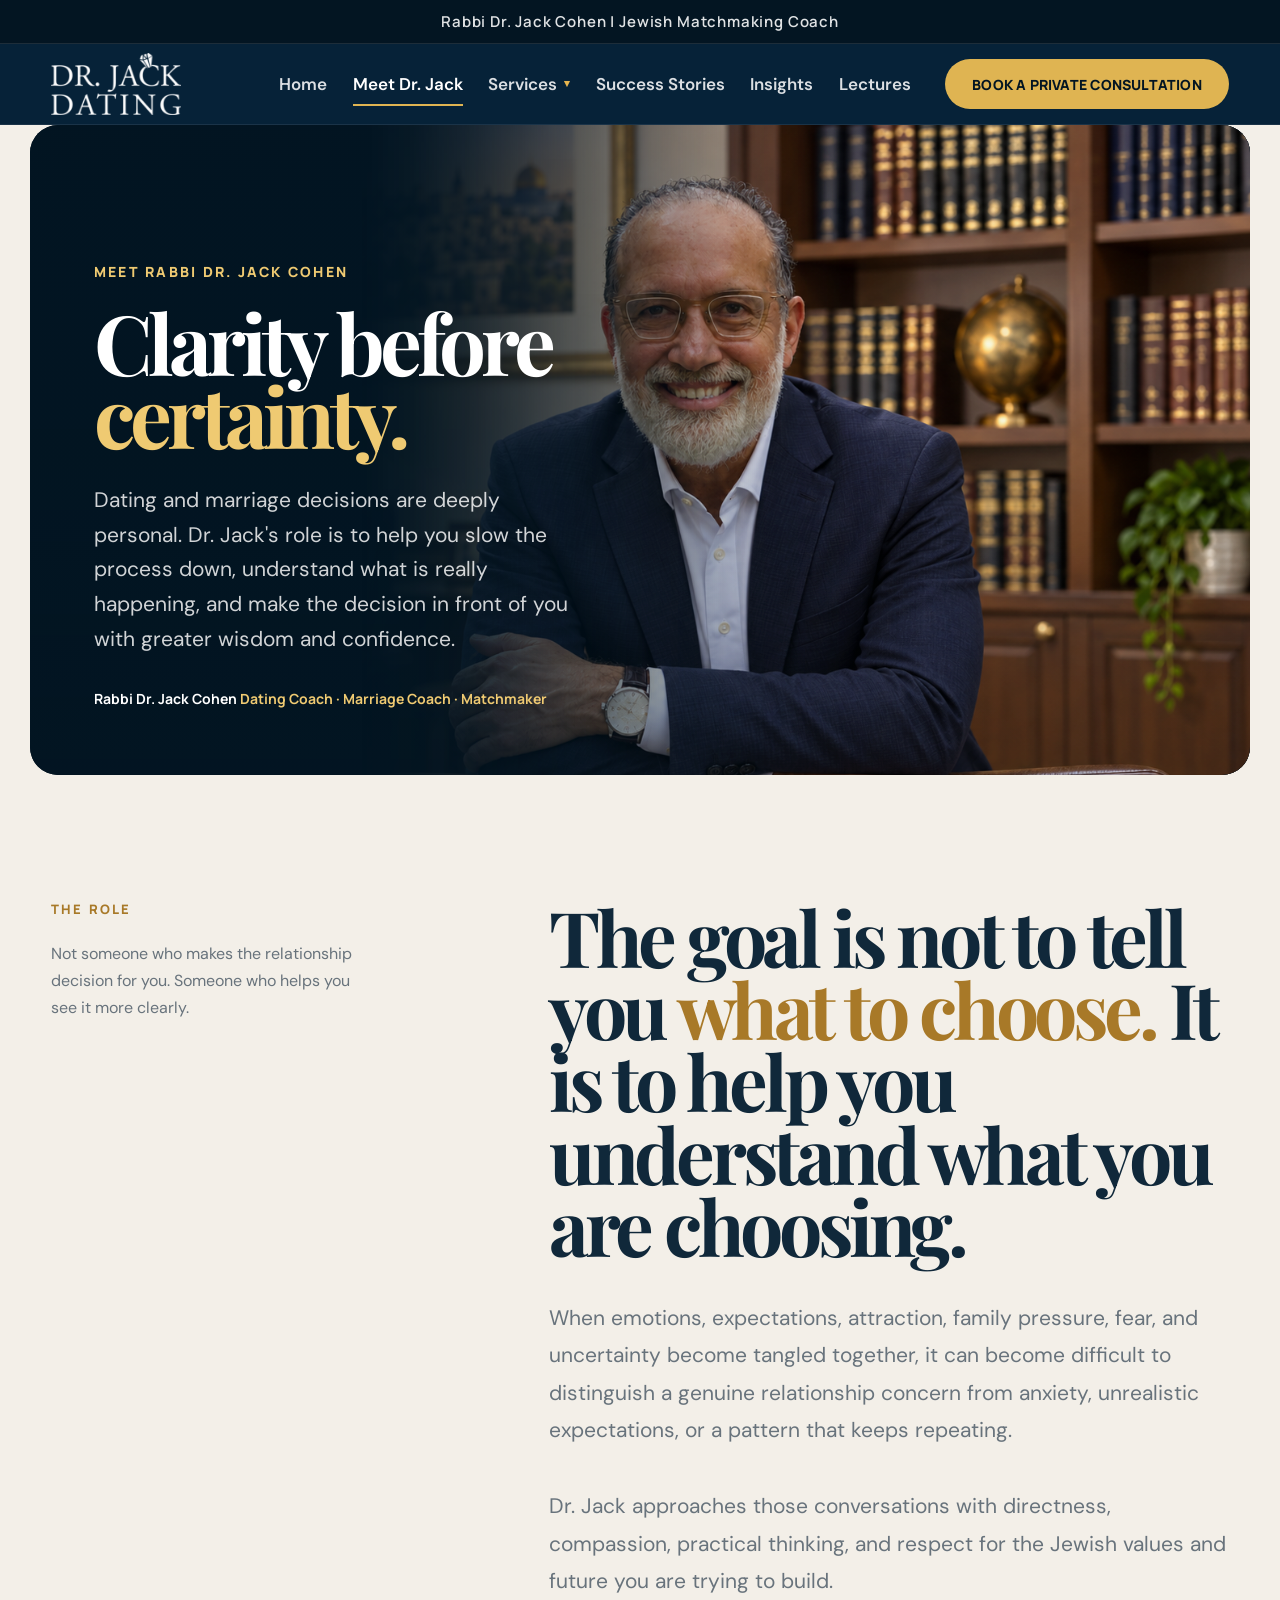
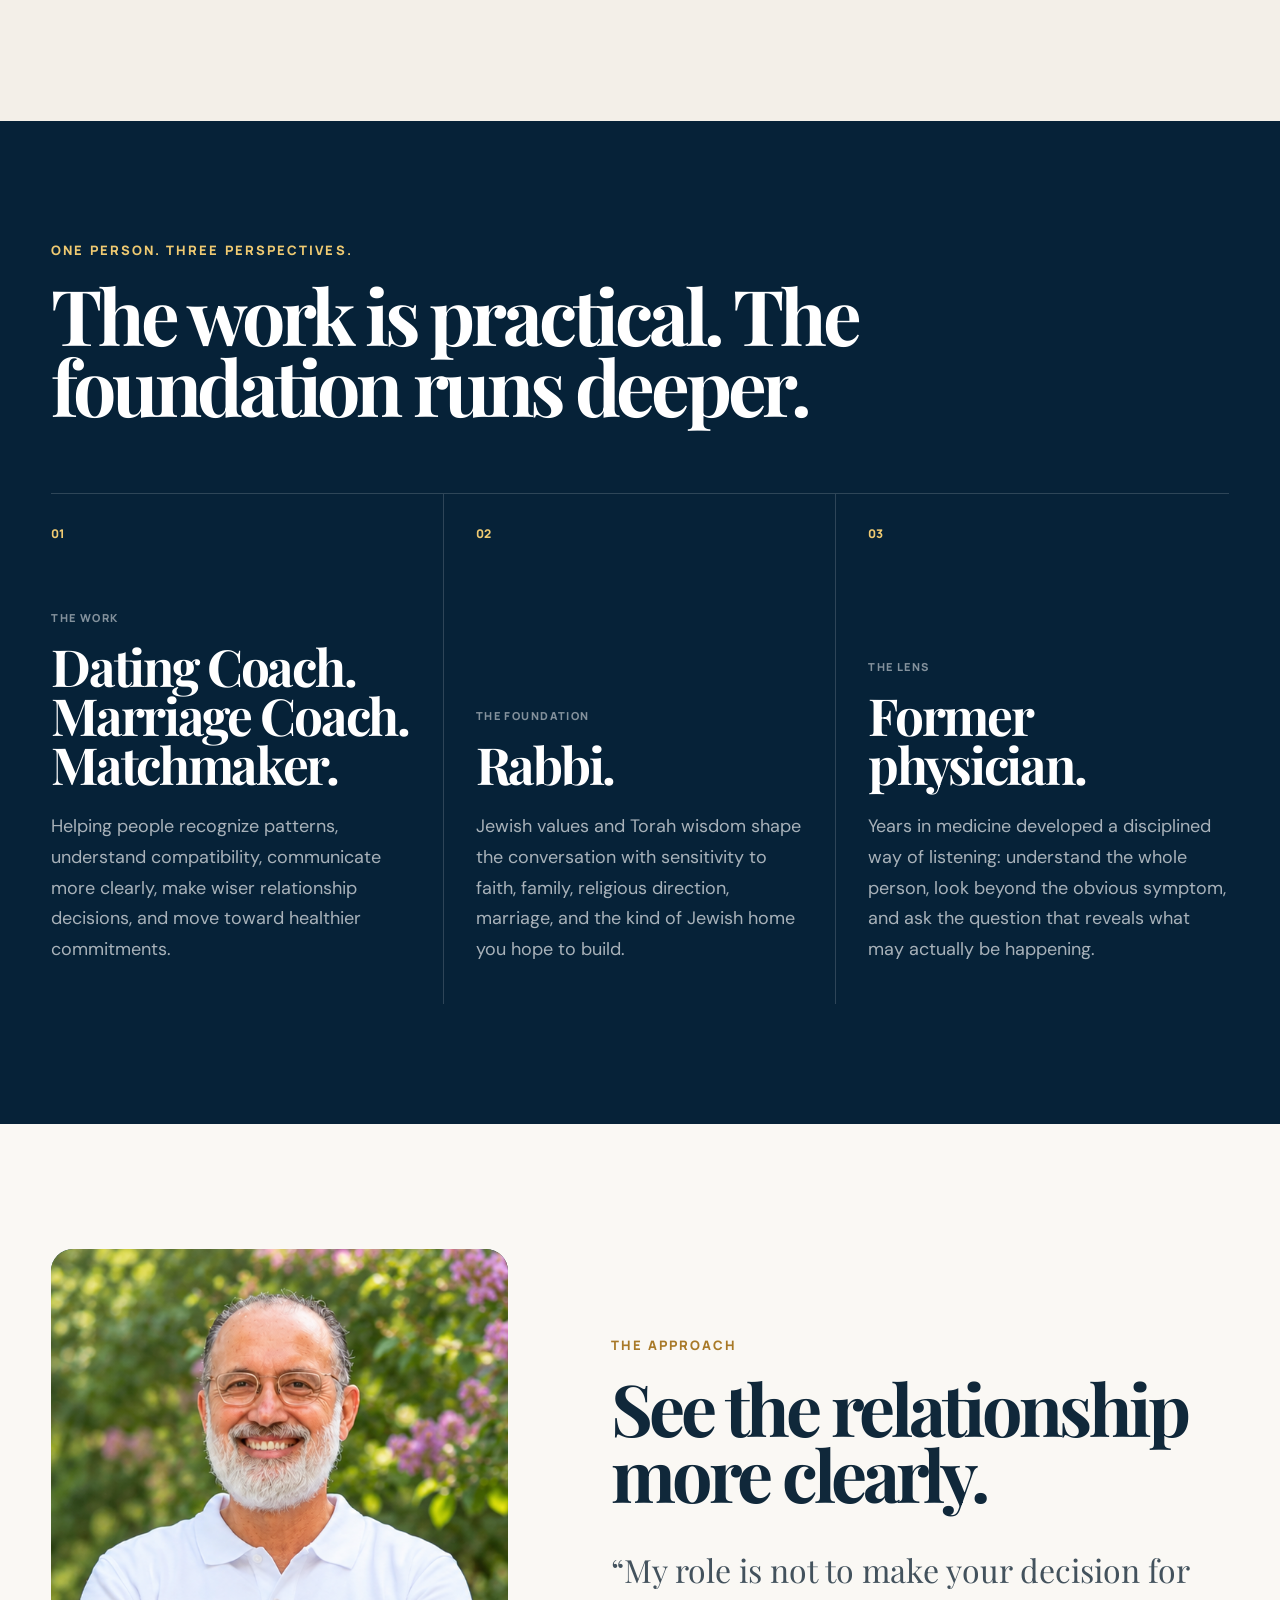
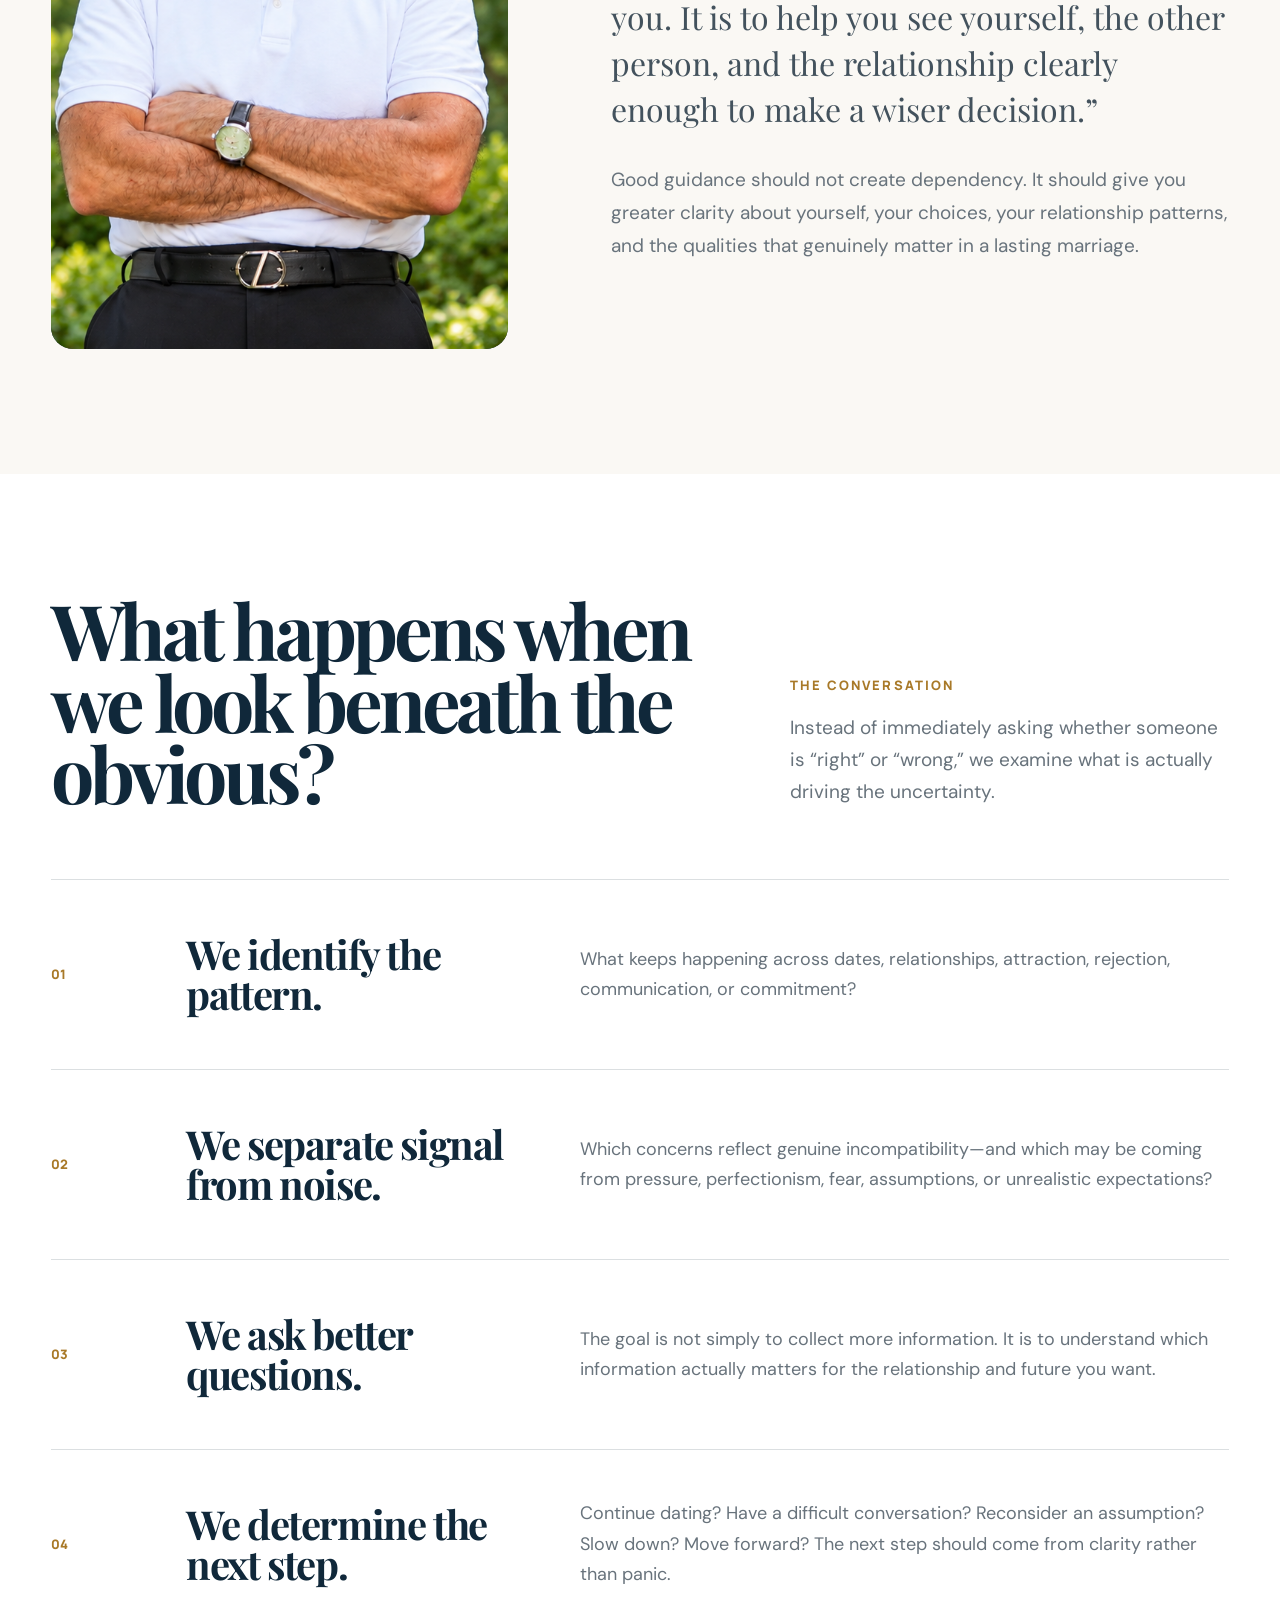
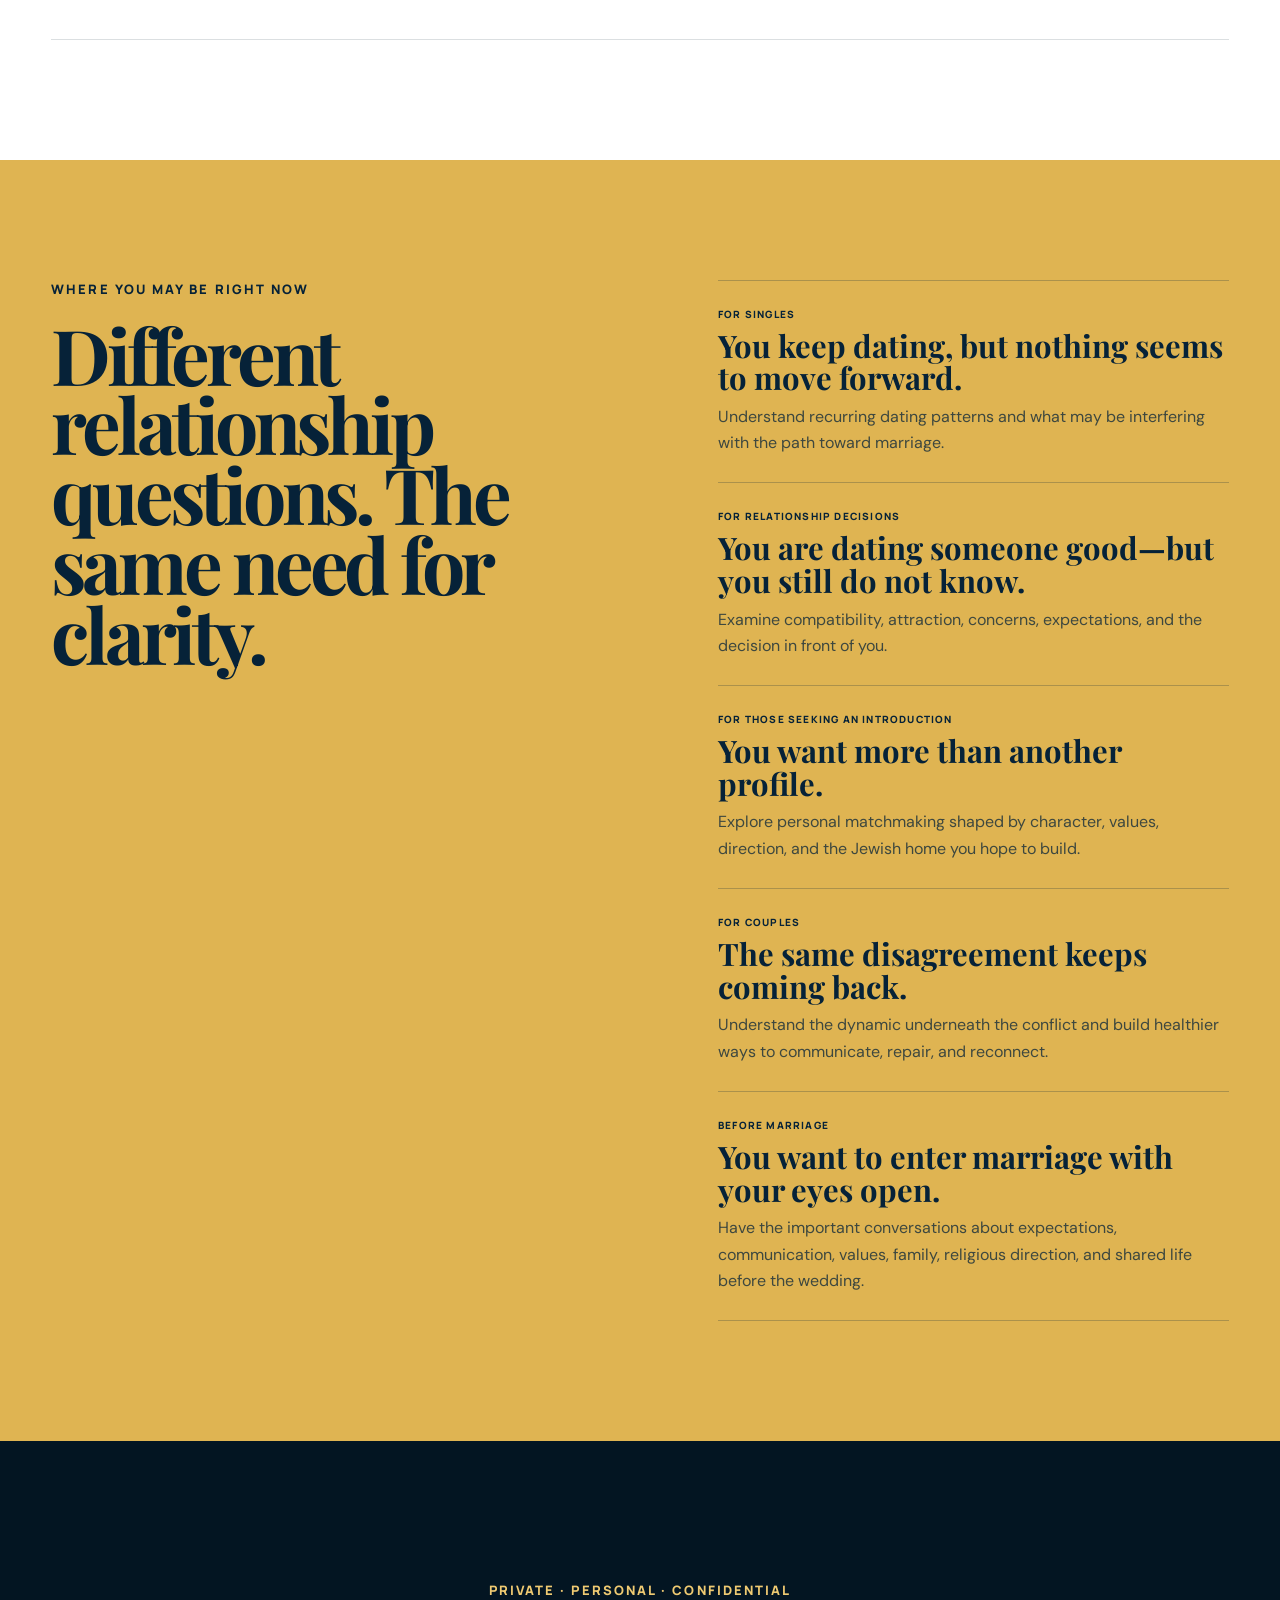
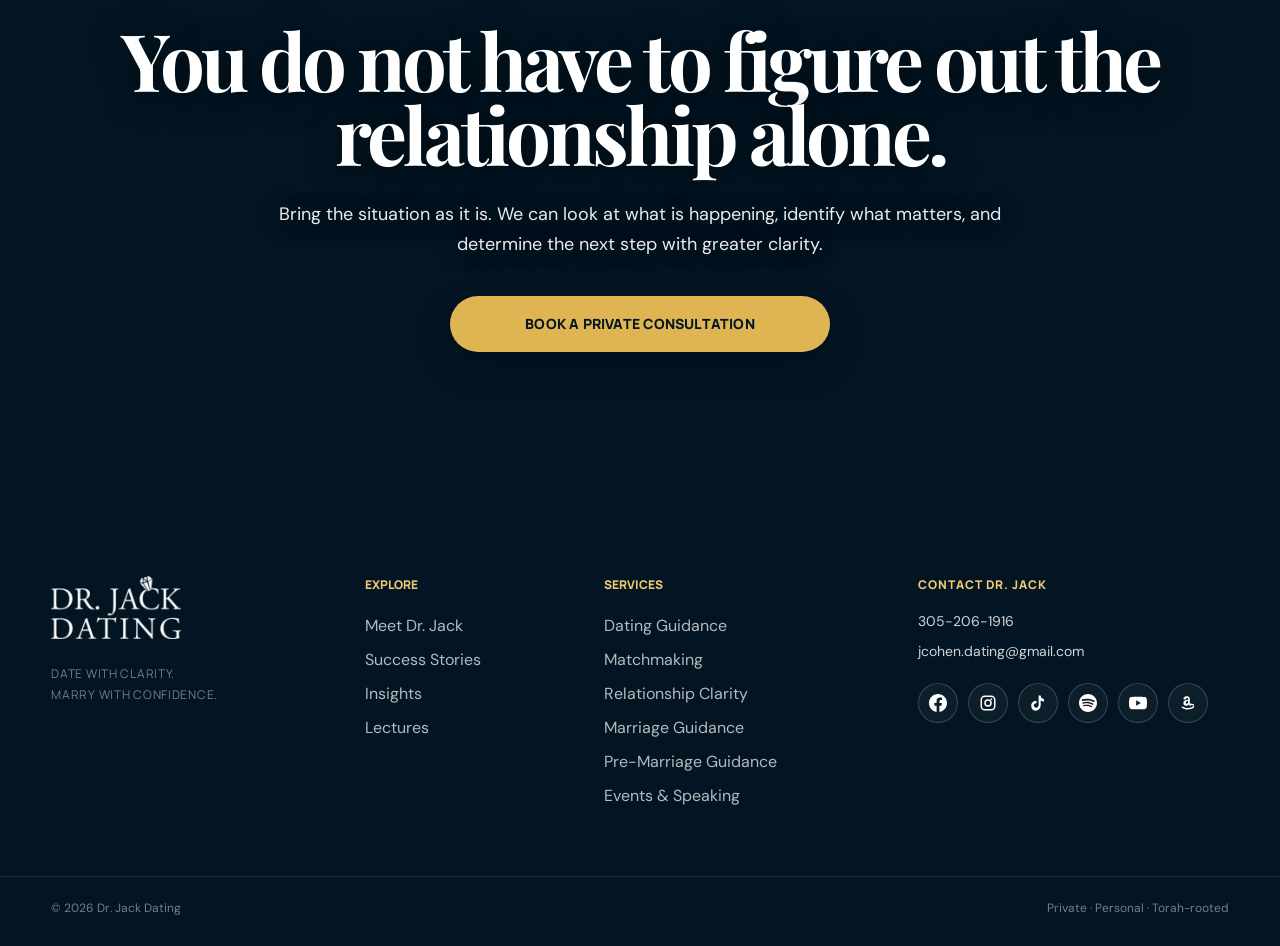
==== about.html @ 3bae33f4 "Initial Dr. Jack Dating website" ====
<!DOCTYPE html>
<html lang="en">
<head>
<meta charset="utf-8"/>
<meta content="width=device-width, initial-scale=1.0" name="viewport"/>
<title>
        Meet Rabbi Dr. Jack Cohen | Dr. Jack Dating
    </title>
<meta content="Meet Rabbi Dr. Jack Cohen — dating coach, marriage coach, matchmaker, rabbi, and former physician helping Jewish singles and couples move forward with greater clarity." name="description"/>
<!-- GOOGLE FONTS -->

<link rel="icon" type="image/png" href="assets/images/branding/favicon.png">
<link href="https://fonts.googleapis.com" rel="preconnect"/>
<link crossorigin="" href="https://fonts.gstatic.com" rel="preconnect"/>
<link href="https://fonts.googleapis.com/css2?family=DM+Sans:wght@400;500;600;700&amp;family=Manrope:wght@500;600;700;800&amp;family=Playfair+Display:wght@500;600;700&amp;display=swap" rel="stylesheet"/>
<!-- MAIN WEBSITE CSS -->
<link href="assets/css/style.css" rel="stylesheet"/>
<style>

        /* ======================================================
           MEET DR. JACK PAGE
           Page-specific styles only.
           Shared header/footer still use style.css.
           ====================================================== */


        /* ======================================================
           ABOUT HERO
           ====================================================== */

        .about-page-hero {
            position: relative;

            width: calc(100% - 60px);
            max-width: 1950px;

            min-height: 760px;

            margin: 0 auto;

            overflow: hidden;

            border-radius: 28px;

            background:
                linear-gradient(
                    115deg,
                    #031522 0%,
                    #062238 48%,
                    #174866 100%
                );

            color: white;
        }


        .about-page-hero-inner {
            min-height: 760px;

            display: grid;

            grid-template-columns:
                minmax(0, 1.04fr)
                minmax(420px, 0.96fr);

            align-items: stretch;
        }


        .about-page-hero-copy {
            position: relative;
            z-index: 3;

            display: flex;
            flex-direction: column;
            justify-content: flex-end;

            padding:
                90px
                clamp(55px, 5vw, 95px)
                75px;
        }


        .about-page-eyebrow {
            margin: 0 0 24px;

            color: var(--gold-light);

            font-family: var(--font-display);
            font-size: 14px;
            font-weight: 800;
            letter-spacing: 0.16em;

            text-transform: uppercase;
        }


        .about-page-hero h1 {
            max-width: 850px;

            margin: 0;

            color: white;

            font-family: var(--font-serif);
            font-size: clamp(72px, 6.5vw, 118px);
            font-weight: 700;
            line-height: 0.88;
            letter-spacing: -0.06em;
        }


        .about-page-hero h1 span {
            display: block;

            color: var(--gold-light);
        }


        .about-page-intro {
            max-width: 720px;

            margin: 32px 0 0;

            color: rgba(255, 255, 255, 0.82);

            font-size: 21px;
            line-height: 1.65;
        }


        .about-page-role {
            margin: 31px 0 0;

            color: white;

            font-family: var(--font-display);
            font-size: 14px;
            font-weight: 700;
            line-height: 1.7;
        }


        .about-page-role span {
            color: var(--gold-light);
        }


        /* ======================================================
           ABOUT HERO IMAGE
           ====================================================== */

        .about-page-hero-image {
            position: relative;

            min-height: 760px;

            overflow: hidden;
        }


        .about-page-hero-image::after {
            content: "";

            position: absolute;
            inset: 0;

            background:
                linear-gradient(
                    90deg,
                    #062238 0%,
                    rgba(6, 34, 56, 0.72) 9%,
                    rgba(6, 34, 56, 0.22) 27%,
                    rgba(6, 34, 56, 0) 48%
                );

            pointer-events: none;
        }


        .about-page-hero-image img {
            width: 100%;
            height: 100%;

            object-fit: cover;
            object-position: center;

            background: #0c3551;
        }


        /* ======================================================
           INTRO STATEMENT
           ====================================================== */

        .about-statement {
            padding: 125px 0 120px;

            background: var(--cream);

            color: var(--ink);
        }


        .about-statement-grid {
            display: grid;

            grid-template-columns:
                minmax(300px, 0.72fr)
                minmax(0, 1.28fr);

            gap: clamp(70px, 9vw, 160px);

            align-items: start;
        }


        .about-statement-label {
            position: sticky;
            top: 115px;
        }


        .about-statement-label p {
            margin: 0;

            color: var(--gold-dark);

            font-family: var(--font-display);
            font-size: 13px;
            font-weight: 800;
            letter-spacing: 0.16em;

            text-transform: uppercase;
        }


        .about-statement-label span {
            display: block;

            max-width: 310px;

            margin-top: 22px;

            color: var(--body);

            font-size: 16px;
            line-height: 1.7;
        }


        .about-statement-copy h2 {
            max-width: 1050px;

            margin: 0;

            font-family: var(--font-serif);
            font-size: clamp(62px, 6vw, 104px);
            font-weight: 700;
            line-height: 0.94;
            letter-spacing: -0.055em;
        }


        .about-statement-copy h2 em {
            color: var(--gold-dark);

            font-style: normal;
        }


        .about-statement-copy > p {
            max-width: 850px;

            margin: 39px 0 0;

            color: var(--body);

            font-size: 21px;
            line-height: 1.78;
        }


        /* ======================================================
           THREE DIMENSIONS
           ====================================================== */

        .about-dimensions {
            padding: 120px 0;

            background: var(--navy);

            color: white;
        }


        .about-dimensions-heading {
            max-width: 1200px;
        }


        .about-dimensions-heading p {
            margin: 0 0 20px;

            color: var(--gold-light);

            font-family: var(--font-display);
            font-size: 13px;
            font-weight: 800;
            letter-spacing: 0.16em;

            text-transform: uppercase;
        }


        .about-dimensions-heading h2 {
            max-width: 1050px;

            margin: 0;

            font-family: var(--font-serif);
            font-size: clamp(65px, 6vw, 100px);
            font-weight: 700;
            line-height: 0.93;
            letter-spacing: -0.055em;
        }


        .about-dimensions-grid {
            display: grid;

            grid-template-columns: repeat(3, 1fr);

            margin-top: 72px;

            border-top:
                1px solid
                rgba(255, 255, 255, 0.16);
        }


        .about-dimension {
            position: relative;

            min-height: 510px;

            display: flex;
            flex-direction: column;

            padding:
                31px
                clamp(25px, 2.5vw, 43px)
                40px;

            border-right:
                1px solid
                rgba(255, 255, 255, 0.16);
        }


        .about-dimension:first-child {
            padding-left: 0;
        }


        .about-dimension:last-child {
            padding-right: 0;
            border-right: 0;
        }


        .about-dimension-number {
            color: var(--gold-light);

            font-family: var(--font-display);
            font-size: 12px;
            font-weight: 800;
        }


        .about-dimension-content {
            margin-top: auto;
        }


        .about-dimension small {
            display: block;

            margin-bottom: 17px;

            color: rgba(255, 255, 255, 0.5);

            font-family: var(--font-display);
            font-size: 11px;
            font-weight: 800;
            letter-spacing: 0.13em;

            text-transform: uppercase;
        }


        .about-dimension h3 {
            margin: 0 0 23px;

            color: white;

            font-family: var(--font-serif);
            font-size: clamp(45px, 4vw, 68px);
            font-weight: 700;
            line-height: 0.95;
            letter-spacing: -0.045em;
        }


        .about-dimension p {
            max-width: 430px;

            margin: 0;

            color: rgba(255, 255, 255, 0.65);

            font-size: 18px;
            line-height: 1.7;
        }


        /* ======================================================
           PHILOSOPHY
           ====================================================== */

        .about-philosophy {
            padding: 125px 0;

            background: var(--cream-light);

            color: var(--ink);
        }


        .about-philosophy-grid {
            display: grid;

            grid-template-columns:
                minmax(400px, 0.85fr)
                minmax(0, 1.15fr);

            gap: clamp(65px, 8vw, 140px);

            align-items: center;
        }


        .about-philosophy-image {
            position: relative;

            height: 700px;

            overflow: hidden;

            border-radius: 22px;

            background:
                linear-gradient(
                    145deg,
                    #123d5a,
                    #061c2e
                );
        }


        .about-philosophy-image img {
            width: 100%;
            height: 100%;

            object-fit: cover;
            object-position: center;
        }


        .about-philosophy-copy > p:first-child {
            margin: 0 0 21px;

            color: var(--gold-dark);

            font-family: var(--font-display);
            font-size: 13px;
            font-weight: 800;
            letter-spacing: 0.16em;

            text-transform: uppercase;
        }


        .about-philosophy-copy h2 {
            max-width: 850px;

            margin: 0;

            font-family: var(--font-serif);
            font-size: clamp(65px, 5.6vw, 96px);
            font-weight: 700;
            line-height: 0.92;
            letter-spacing: -0.055em;
        }


        .about-philosophy-copy blockquote {
            max-width: 800px;

            margin: 40px 0 0;

            color: #43525d;

            font-family: var(--font-serif);
            font-size: 32px;
            line-height: 1.45;
        }


        .about-philosophy-copy > p:last-child {
            max-width: 750px;

            margin: 30px 0 0;

            color: var(--body);

            font-size: 19px;
            line-height: 1.75;
        }


        /* ======================================================
           HOW DR JACK THINKS
           ====================================================== */

        .about-method {
            padding: 120px 0;

            background: white;

            color: var(--ink);
        }


        .about-method-heading {
            display: grid;

            grid-template-columns:
                minmax(0, 1.2fr)
                minmax(330px, 0.8fr);

            gap: 80px;

            align-items: end;
        }


        .about-method-heading h2 {
            max-width: 1000px;

            margin: 0;

            font-family: var(--font-serif);
            font-size: clamp(65px, 6vw, 100px);
            font-weight: 700;
            line-height: 0.93;
            letter-spacing: -0.055em;
        }


        .about-method-heading > div > p:first-child {
            margin-bottom: 18px;

            color: var(--gold-dark);

            font-family: var(--font-display);
            font-size: 13px;
            font-weight: 800;
            letter-spacing: 0.16em;

            text-transform: uppercase;
        }


        .about-method-heading > div > p:last-child {
            max-width: 500px;

            margin: 0;

            color: var(--body);

            font-size: 19px;
            line-height: 1.7;
        }


        .about-method-list {
            margin-top: 70px;

            border-top:
                1px solid
                var(--line);
        }


        .about-method-row {
            display: grid;

            grid-template-columns:
                90px
                minmax(260px, 0.7fr)
                minmax(0, 1.3fr);

            gap: 45px;

            align-items: center;

            min-height: 190px;

            border-bottom:
                1px solid
                var(--line);
        }


        .about-method-row > span {
            color: var(--gold-dark);

            font-family: var(--font-display);
            font-size: 13px;
            font-weight: 800;
        }


        .about-method-row h3 {
            margin: 0;

            font-family: var(--font-serif);
            font-size: 40px;
            font-weight: 700;
            line-height: 1;
            letter-spacing: -0.035em;
        }


        .about-method-row p {
            max-width: 700px;

            margin: 0;

            color: var(--body);

            font-size: 18px;
            line-height: 1.7;
        }


        /* ======================================================
           WHO THIS IS FOR
           ====================================================== */

        .about-for-you {
            padding: 120px 0;

            background: var(--gold);

            color: var(--navy);
        }


        .about-for-you-grid {
            display: grid;

            grid-template-columns:
                minmax(0, 1.05fr)
                minmax(420px, 0.95fr);

            gap: clamp(70px, 8vw, 140px);

            align-items: start;
        }


        .about-for-you-copy > p {
            margin: 0 0 22px;

            font-family: var(--font-display);
            font-size: 13px;
            font-weight: 800;
            letter-spacing: 0.16em;

            text-transform: uppercase;
        }


        .about-for-you-copy h2 {
            max-width: 850px;

            margin: 0;

            font-family: var(--font-serif);
            font-size: clamp(65px, 6vw, 102px);
            font-weight: 700;
            line-height: 0.91;
            letter-spacing: -0.055em;
        }


        .about-for-you-list {
            border-top:
                1px solid
                rgba(6, 34, 56, 0.24);
        }


        .about-for-you-list article {
            padding: 26px 0;

            border-bottom:
                1px solid
                rgba(6, 34, 56, 0.24);
        }


        .about-for-you-list small {
            display: block;

            margin-bottom: 8px;

            font-family: var(--font-display);
            font-size: 10px;
            font-weight: 800;
            letter-spacing: 0.12em;

            text-transform: uppercase;
        }


        .about-for-you-list h3 {
            margin: 0 0 10px;

            font-family: var(--font-serif);
            font-size: 31px;
            line-height: 1.05;
        }


        .about-for-you-list p {
            margin: 0;

            color: rgba(6, 34, 56, 0.74);

            font-size: 16px;
            line-height: 1.65;
        }


        /* ======================================================
           ABOUT CTA
           ====================================================== */

        .about-final-cta {
            padding: 120px 0;

            background: var(--navy-deep);

            color: white;

            text-align: center;
        }


        .about-final-cta p:first-child {
            margin: 0 0 23px;

            color: var(--gold-light);

            font-family: var(--font-display);
            font-size: 13px;
            font-weight: 800;
            letter-spacing: 0.16em;

            text-transform: uppercase;
        }


        .about-final-cta h2 {
            max-width: 1150px;

            margin: 0 auto;

            font-family: var(--font-serif);
            font-size: clamp(67px, 6.5vw, 110px);
            font-weight: 700;
            line-height: 0.9;
            letter-spacing: -0.055em;
        }


        .about-final-cta > div > p:not(:first-child) {
            max-width: 690px;

            margin: 30px auto 0;

            color: rgba(255, 255, 255, 0.65);

            font-size: 19px;
            line-height: 1.7;
        }


        .about-final-cta .button {
            margin-top: 38px;
        }


        /* ======================================================
           FOOTER FALLBACK STYLES
           ====================================================== */

        .footer-about-text {
            max-width: 300px;
        }


        /* ======================================================
           TABLET
           ====================================================== */

        @media (max-width: 1180px) {

            .about-page-hero {
                width: calc(100% - 36px);

                min-height: 700px;
            }


            .about-page-hero-inner {
                min-height: 700px;

                grid-template-columns:
                    1.08fr
                    0.92fr;
            }


            .about-page-hero-image {
                min-height: 700px;
            }


            .about-page-hero-copy {
                padding:
                    65px
                    45px
                    60px;
            }


            .about-page-hero h1 {
                font-size: 76px;
            }


            .about-statement-grid {
                grid-template-columns:
                    0.65fr
                    1.35fr;

                gap: 60px;
            }


            .about-dimensions-grid {
                grid-template-columns: 1fr;
            }


            .about-dimension,
            .about-dimension:first-child,
            .about-dimension:last-child {
                min-height: 300px;

                padding:
                    28px
                    0
                    35px;

                border-right: 0;

                border-bottom:
                    1px solid
                    rgba(255, 255, 255, 0.16);
            }


            .about-philosophy-grid {
                grid-template-columns:
                    0.85fr
                    1.15fr;

                gap: 50px;
            }


            .about-philosophy-image {
                height: 580px;
            }


            .about-method-row {
                grid-template-columns:
                    60px
                    0.8fr
                    1.2fr;

                gap: 30px;
            }


            .about-for-you-grid {
                grid-template-columns:
                    1fr
                    1fr;

                gap: 55px;
            }

        }


        /* ======================================================
           MOBILE
           ====================================================== */

        @media (max-width: 720px) {

            .about-page-hero {
                width: calc(100% - 10px);

                min-height: 830px;

                border-radius: 20px;
            }


            .about-page-hero-inner {
                position: relative;

                min-height: 830px;

                display: block;
            }


            .about-page-hero-image {
                position: absolute;

                inset: 0;

                min-height: 0;
            }


            .about-page-hero-image::after {
                background:
                    linear-gradient(
                        0deg,
                        #031522 0%,
                        rgba(3, 21, 34, 0.98) 35%,
                        rgba(3, 21, 34, 0.67) 57%,
                        rgba(3, 21, 34, 0.12) 82%,
                        rgba(3, 21, 34, 0) 100%
                    );
            }


            .about-page-hero-image img {
                object-position: 58% center;
            }


            .about-page-hero-copy {
                position: absolute;

                inset:
                    auto
                    0
                    0;

                padding:
                    35px
                    24px
                    35px;
            }


            .about-page-eyebrow {
                font-size: 10px;
            }


            .about-page-hero h1 {
                font-size: clamp(52px, 16vw, 73px);
            }


            .about-page-intro {
                margin-top: 23px;

                font-size: 16px;
            }


            .about-page-role {
                margin-top: 22px;

                font-size: 11px;
            }


            .about-statement,
            .about-dimensions,
            .about-philosophy,
            .about-method,
            .about-for-you,
            .about-final-cta {
                padding:
                    85px
                    0;
            }


            .about-statement-grid,
            .about-philosophy-grid,
            .about-method-heading,
            .about-for-you-grid {
                grid-template-columns: 1fr;
            }


            .about-statement-grid,
            .about-philosophy-grid,
            .about-for-you-grid {
                gap: 45px;
            }


            .about-statement-label {
                position: static;
            }


            .about-statement-copy h2,
            .about-dimensions-heading h2,
            .about-philosophy-copy h2,
            .about-method-heading h2,
            .about-for-you-copy h2,
            .about-final-cta h2 {
                font-size: 54px;
            }


            .about-statement-copy > p {
                font-size: 17px;
            }


            .about-dimension {
                min-height: 330px !important;
            }


            .about-dimension h3 {
                font-size: 46px;
            }


            .about-philosophy-image {
                height: 520px;
            }


            .about-philosophy-copy blockquote {
                font-size: 24px;
            }


            .about-method-heading {
                gap: 25px;
            }


            .about-method-list {
                margin-top: 45px;
            }


            .about-method-row {
                min-height: 0;

                grid-template-columns:
                    42px
                    1fr;

                gap:
                    15px
                    17px;

                padding:
                    27px
                    0;
            }


            .about-method-row h3 {
                font-size: 31px;
            }


            .about-method-row p {
                grid-column: 2;

                font-size: 16px;
            }


            .about-for-you-list h3 {
                font-size: 28px;
            }

        }

    </style>
<style id="locked-visual-update-20260906">
/* LOCKED VISUAL UPDATE — distinct Dr. Jack imagery */
.about-page-hero-image img,.about-philosophy-image img{width:100%;height:100%;object-fit:cover}
.about-page-hero-image img{object-position:center 35%}
.about-philosophy-image img{object-position:center 28%}
</style>
<style id="universal-final-cta-fix">
/* =========================================================
   UNIVERSAL FINAL CONSULTATION CTA
   Centered copy + centered button + last-section background video
   ========================================================= */

.universal-final-cta {
    position: relative !important;
    isolation: isolate !important;
    overflow: hidden !important;

    min-height: 650px !important;

    display: flex !important;
    align-items: center !important;
    justify-content: center !important;

    padding: 105px 24px !important;

    background:
        linear-gradient(
            180deg,
            rgba(3, 21, 34, 0.22) 0%,
            rgba(3, 21, 34, 0.48) 46%,
            rgba(3, 21, 34, 0.82) 100%
        ),
        linear-gradient(
            0deg,
            rgba(3, 21, 34, 0.74) 0%,
            rgba(3, 21, 34, 0.26) 55%,
            rgba(3, 21, 34, 0.38) 100%
        ),
        linear-gradient(rgba(3,21,34,0),rgba(3,21,34,0))
        center center / cover no-repeat !important;

    color: #ffffff !important;
    text-align: center !important;
}

.universal-final-cta::before {
    content: "" !important;
    position: absolute !important;
    inset: 0 !important;
    z-index: 0 !important;

    background:
        radial-gradient(
            circle at 50% 42%,
            rgba(3, 21, 34, 0.00) 0%,
            rgba(3, 21, 34, 0.10) 28%,
            rgba(3, 21, 34, 0.34) 62%,
            rgba(3, 21, 34, 0.67) 100%
        ) !important;

    pointer-events: none !important;
}

.universal-final-cta::after {
    display: none !important;
}

.universal-final-cta > .container,
.universal-final-cta .consultation-layout,
.universal-final-cta .insights-consultation-inner {
    position: relative !important;
    z-index: 2 !important;

    width: min(1180px, 100%) !important;
    max-width: 1180px !important;

    margin-left: auto !important;
    margin-right: auto !important;

    display: flex !important;
    flex-direction: column !important;
    align-items: center !important;
    justify-content: center !important;

    grid-template-columns: 1fr !important;
    gap: 0 !important;

    text-align: center !important;
}

.universal-final-cta > * {
    position: relative !important;
    z-index: 2 !important;
}

.universal-final-cta .section-label,
.universal-final-cta small,
.universal-final-cta > p:first-child {
    margin: 0 auto 22px !important;

    color: var(--gold-light, #efca72) !important;

    font-family: var(--font-display, "Manrope", Arial, sans-serif) !important;
    font-size: 13px !important;
    font-weight: 800 !important;
    line-height: 1.45 !important;
    letter-spacing: 0.16em !important;

    text-align: center !important;
    text-transform: uppercase !important;

    text-shadow: 0 2px 18px rgba(0, 0, 0, 0.48) !important;
}

.universal-final-cta h2 {
    max-width: 1120px !important;

    margin: 0 auto !important;

    color: #ffffff !important;

    font-family: var(--font-serif, "Playfair Display", Georgia, serif) !important;
    font-size: clamp(58px, 6.2vw, 104px) !important;
    font-weight: 700 !important;
    line-height: 0.94 !important;
    letter-spacing: -0.05em !important;

    text-align: center !important;

    text-shadow: 0 4px 30px rgba(0, 0, 0, 0.54) !important;
}

.universal-final-cta .consultation-description,
.universal-final-cta h2 + p,
.universal-final-cta > h2 + p {
    max-width: 760px !important;

    margin: 28px auto 0 !important;

    color: rgba(255, 255, 255, 0.92) !important;

    font-size: 18px !important;
    line-height: 1.7 !important;

    text-align: center !important;

    text-shadow: 0 2px 20px rgba(0, 0, 0, 0.50) !important;
}

.universal-final-cta .consultation-action {
    width: 100% !important;

    display: flex !important;
    flex-direction: column !important;
    align-items: center !important;
    justify-content: center !important;

    margin: 36px auto 0 !important;

    text-align: center !important;
}

.universal-final-cta .button,
.universal-final-cta .service-final-button {
    position: relative !important;

    display: inline-flex !important;
    align-items: center !important;
    justify-content: center !important;

    width: auto !important;
    min-width: min(380px, 100%) !important;
    min-height: 56px !important;

    margin: 36px auto 0 !important;
    padding: 16px 30px !important;

    border: 0 !important;
    border-radius: 999px !important;

    background: var(--gold, #dfb452) !important;
    color: var(--navy-deep, #031522) !important;

    font-family: var(--font-display, "Manrope", Arial, sans-serif) !important;
    font-size: 14px !important;
    font-weight: 900 !important;
    line-height: 1.2 !important;

    text-align: center !important;
    text-decoration: none !important;

    box-shadow: 0 14px 34px rgba(0, 0, 0, 0.22) !important;

    transform: none !important;
}

.universal-final-cta .consultation-action .button {
    margin-top: 0 !important;
}

.universal-final-cta .button:hover,
.universal-final-cta .service-final-button:hover {
    transform: translateY(-2px) !important;
}

.universal-final-cta .consultation-action > p,
.universal-final-cta .insights-consultation-note {
    margin: 14px auto 0 !important;

    color: rgba(255, 255, 255, 0.72) !important;

    font-size: 13px !important;
    line-height: 1.5 !important;

    text-align: center !important;
}

@media (max-width: 720px) {
    .universal-final-cta {
        min-height: 540px !important;
        padding: 78px 20px !important;
        background-position: center center !important;
    }

    .universal-final-cta h2 {
        font-size: clamp(44px, 13vw, 64px) !important;
    }

    .universal-final-cta .consultation-description,
    .universal-final-cta h2 + p,
    .universal-final-cta > h2 + p {
        font-size: 16px !important;
    }

    .universal-final-cta .button,
    .universal-final-cta .service-final-button {
        width: min(100%, 420px) !important;
        min-width: 0 !important;

        padding: 15px 22px !important;

        font-size: 13px !important;
    }
}
</style>
<style id="services-dropdown-arrow-only-fix">
/* =========================================================
   ONLY ARROW ALLOWED ON THE WEBSITE:
   SERVICES DROPDOWN CHEVRON
   ========================================================= */

.nav-dropdown-button {
    display: inline-flex !important;
    align-items: center !important;
    justify-content: center !important;
    gap: 7px !important;
}

.services-dropdown-arrow {
    display: inline-block !important;

    margin: 0 !important;
    padding: 0 !important;

    color: #e7b64f !important;

    font-size: 11px !important;
    font-weight: 800 !important;
    line-height: 1 !important;

    transform: translateY(-1px) !important;
    transform-origin: center !important;

    transition: transform 180ms ease !important;
}

.nav-dropdown-button[aria-expanded="true"] .services-dropdown-arrow {
    transform:
        translateY(-1px)
        rotate(180deg) !important;
}
</style>


<style id="about-hero-true-slow-fade-final">

/* =========================================================
   ABOUT HERO — TRUE SLOW LEFT-EDGE IMAGE FADE
   ========================================================= */

.about-page-hero {
    min-height: 650px !important;
    background: #031522 !important;
}

.about-page-hero-inner {
    position: relative !important;
    min-height: 650px !important;
    display: block !important;
    overflow: hidden !important;
    background: #031522 !important;
}

.about-page-hero-copy {
    position: absolute !important;
    top: 0 !important;
    left: 0 !important;
    bottom: 0 !important;

    z-index: 3 !important;

    width: 50% !important;
    max-width: 900px !important;
    min-height: 650px !important;

    display: flex !important;
    flex-direction: column !important;
    justify-content: flex-end !important;

    padding:
        72px
        50px
        64px
        clamp(55px, 5vw, 95px) !important;
}

.about-page-hero-image {
    position: absolute !important;
    top: 0 !important;
    right: 0 !important;
    bottom: 0 !important;
    left: 27% !important;

    z-index: 0 !important;

    width: auto !important;
    height: 100% !important;

    overflow: hidden !important;
    background: #031522 !important;
}

.about-page-hero-image img {
    width: 100% !important;
    height: 100% !important;

    display: block !important;

    object-fit: cover !important;
    object-position: 72% center !important;

    
    -webkit-mask-image:
        linear-gradient(
            90deg,
            transparent 0%,
            rgba(0,0,0,.04) 6%,
            rgba(0,0,0,.12) 12%,
            rgba(0,0,0,.24) 18%,
            rgba(0,0,0,.40) 25%,
            rgba(0,0,0,.58) 32%,
            rgba(0,0,0,.74) 39%,
            rgba(0,0,0,.87) 46%,
            rgba(0,0,0,.95) 53%,
            #000 61%,
            #000 100%
        ) !important;

    mask-image:
        linear-gradient(
            90deg,
            transparent 0%,
            rgba(0,0,0,.04) 6%,
            rgba(0,0,0,.12) 12%,
            rgba(0,0,0,.24) 18%,
            rgba(0,0,0,.40) 25%,
            rgba(0,0,0,.58) 32%,
            rgba(0,0,0,.74) 39%,
            rgba(0,0,0,.87) 46%,
            rgba(0,0,0,.95) 53%,
            #000 61%,
            #000 100%
        ) !important;

}

/* Remove the older overlay edge; the image itself now fades. */
.about-page-hero-image::after {
    content: none !important;
    display: none !important;
}

.about-page-hero::before {
    content: "" !important;
    position: absolute !important;
    inset: 0 !important;
    z-index: 1 !important;
    pointer-events: none !important;

    background:
        linear-gradient(
            180deg,
            rgba(3,21,34,.01) 0%,
            rgba(3,21,34,.03) 52%,
            rgba(3,21,34,.15) 100%
        ) !important;
}

@media (max-width: 980px) {
    .about-page-hero,
    .about-page-hero-inner,
    .about-page-hero-copy {
        min-height: 690px !important;
    }

    .about-page-hero-image {
        inset: 0 !important;
        width: 100% !important;
        height: 100% !important;
    }

    .about-page-hero-image img {
        object-position: 68% center !important;
    }

    .about-page-hero-copy {
        width: 70% !important;
        max-width: 720px !important;
        padding: 70px 40px 60px !important;
    }
}

@media (max-width: 640px) {
    .about-page-hero,
    .about-page-hero-inner,
    .about-page-hero-copy {
        min-height: 720px !important;
    }

    .about-page-hero-copy {
        width: 100% !important;
        max-width: none !important;
        padding: 64px 25px 48px !important;
    }

    .about-page-hero-image img {
        object-position: 68% center !important;
        
    -webkit-mask-image:
        linear-gradient(
            0deg,
            #000 0%,
            #000 38%,
            rgba(0,0,0,.94) 52%,
            rgba(0,0,0,.78) 65%,
            rgba(0,0,0,.55) 76%,
            rgba(0,0,0,.30) 86%,
            rgba(0,0,0,.12) 94%,
            transparent 100%
        ) !important;

    mask-image:
        linear-gradient(
            0deg,
            #000 0%,
            #000 38%,
            rgba(0,0,0,.94) 52%,
            rgba(0,0,0,.78) 65%,
            rgba(0,0,0,.55) 76%,
            rgba(0,0,0,.30) 86%,
            rgba(0,0,0,.12) 94%,
            transparent 100%
        ) !important;

    }

    .about-page-hero::before {
        background:
            linear-gradient(
                0deg,
                rgba(3,21,34,.97) 0%,
                rgba(3,21,34,.87) 46%,
                rgba(3,21,34,.42) 74%,
                rgba(3,21,34,.10) 100%
            ) !important;
    }
}

</style>


<style id="animated-media-video-fix">
/* Animated media now uses HTML5 video instead of image animation files. */

.loop-video-section {
    position: relative !important;
    isolation: isolate !important;
    overflow: hidden !important;
    background-color: #031522 !important;
}

.loop-bg-video {
    position: absolute !important;
    inset: 0 !important;
    width: 100% !important;
    height: 100% !important;
    display: block !important;
    object-fit: cover !important;
    object-position: center center !important;
    z-index: 0 !important;
    pointer-events: none !important;
    border: 0 !important;
}

#consultation.loop-video-section > .loop-bg-video,
.universal-final-cta.loop-video-section > .loop-bg-video,
.stories-final-cta.loop-video-section > .loop-bg-video {
    position: absolute !important;
    z-index: 0 !important;
}

#consultation.loop-video-section::before,
.universal-final-cta.loop-video-section::before,
.stories-final-cta.loop-video-section::before {
    content: "" !important;
    position: absolute !important;
    inset: 0 !important;
    display: block !important;
    z-index: 1 !important;
    pointer-events: none !important;
    background:
        radial-gradient(circle at 50% 43%,
            rgba(3,21,34,.02) 0%,
            rgba(3,21,34,.14) 28%,
            rgba(3,21,34,.40) 60%,
            rgba(3,21,34,.72) 100%),
        linear-gradient(180deg,
            rgba(3,21,34,.20) 0%,
            rgba(3,21,34,.48) 48%,
            rgba(3,21,34,.82) 100%),
        linear-gradient(90deg,
            rgba(3,21,34,.64) 0%,
            rgba(3,21,34,.28) 48%,
            rgba(3,21,34,.60) 100%) !important;
}

#consultation.loop-video-section::after,
.universal-final-cta.loop-video-section::after,
.stories-final-cta.loop-video-section::after {
    content: none !important;
    display: none !important;
}

#consultation.loop-video-section > *:not(.loop-bg-video),
.universal-final-cta.loop-video-section > *:not(.loop-bg-video),
.stories-final-cta.loop-video-section > *:not(.loop-bg-video) {
    position: relative !important;
    z-index: 2 !important;
}

/* Home Success Stories loop */
.tr-success-video {
    width: 100% !important;
    height: 100% !important;
    display: block !important;
    object-fit: cover !important;
    object-position: center center !important;
}

/* Success Stories presentation loop: keep faces high in the frame. */
.success-frame {
    overflow: hidden !important;
}

.success-presentation-video {
    display: block !important;
    width: 100% !important;
    height: clamp(380px, 48vw, 760px) !important;
    object-fit: cover !important;
    object-position: center 12% !important;
    background: #081f31 !important;
}

@media (max-width: 720px) {
    .success-presentation-video {
        height: clamp(340px, 72vw, 560px) !important;
        object-position: center 8% !important;
    }
}
</style>

</head>
<body>
<!-- ======================================================
         HEADER
         ====================================================== -->
<header class="site-header">
<div class="header-inner">
<!-- LOGO -->
<a aria-label="Dr. Jack Dating home" class="brand" href="index.html">
<img alt="Dr. Jack Dating" class="brand-logo" src="assets/images/branding/dr-jack-logo.png"/>
</a>
<!-- DESKTOP NAVIGATION -->
<nav aria-label="Main navigation" class="desktop-nav">
<a class="nav-link" href="index.html">
                    Home</a>
<a class="nav-link active" href="about.html">
                    Meet Dr. Jack</a>
<!-- SERVICES DROPDOWN -->
<div class="nav-dropdown">
<button class="nav-dropdown-button" type="button">
Services
<span class="services-dropdown-arrow" aria-hidden="true">▾</span>
</button>
<div class="nav-dropdown-menu">
<a href="services/dating.html">
<small>FOR SINGLES</small>
<span>Dating Guidance</span>
</a>
<a href="services/matchmaking.html">
<small>
                                FOR A PERSONAL INTRODUCTION
                            </small>
<span>Matchmaking</span>
</a>
<a href="services/relationship-clarity.html">
<small>
                                FOR RELATIONSHIP DECISIONS
                            </small>
<span>Relationship Clarity</span>
</a>
<a href="services/marriage.html">
<small>FOR COUPLES</small>
<span>Marriage Guidance</span>
</a>
<a href="services/pre-marriage.html">
<small>BEFORE MARRIAGE</small>
<span>Pre-Marriage Guidance</span>
</a>
<a href="services/events-speaking.html">
<small>LECTURES &amp; EVENTS</small>
<span>Events &amp; Speaking</span>
</a>
</div>
</div>
<a class="nav-link" href="success-stories.html">
                    Success Stories</a>
<a class="nav-link" href="insights.html">
                    Insights</a>
<a class="nav-link" href="lectures.html">
                    Lectures</a>
</nav>
<!-- HEADER CTA -->
<a class="header-cta" href="booking.html">
                Book a Private Consultation</a>
<!-- MOBILE MENU BUTTON -->
<button aria-expanded="false" aria-label="Open navigation" class="mobile-menu-button" id="mobileMenuButton" type="button">
<span></span>
<span></span>
</button>
</div>
<!-- MOBILE NAVIGATION -->
<nav aria-label="Mobile navigation" class="mobile-navigation" id="mobileNavigation">
<a href="index.html">
                Home</a>
<a href="about.html">
                Meet Dr. Jack</a>
<button class="mobile-services-button" id="mobileServicesButton" type="button">
<span>Services</span>
</button>
<div class="mobile-services-menu" id="mobileServicesMenu">
<a href="services/dating.html">
                    Dating Guidance</a>
<a href="services/matchmaking.html">
                    Matchmaking</a>
<a href="services/relationship-clarity.html">
                    Relationship Clarity</a>
<a href="services/marriage.html">
                    Marriage Guidance</a>
<a href="services/pre-marriage.html">
                    Pre-Marriage Guidance</a>
<a href="services/events-speaking.html">
                    Events &amp; Speaking</a>
</div>
<a href="success-stories.html">
                Success Stories</a>
<a href="insights.html">
                Insights</a>
<a href="lectures.html">
                Lectures</a>
<a class="mobile-consultation" href="booking.html">
                Book a Private Consultation</a>
</nav>
</header>
<main>
<!-- ==================================================
             MEET DR. JACK HERO
             ================================================== -->
<section class="about-page-hero">
<div class="about-page-hero-inner">
<div class="about-page-hero-copy">
<p class="about-page-eyebrow">
                        MEET RABBI DR. JACK COHEN
                    </p>
<h1>
                        Clarity before
                        <span>certainty.</span>
</h1>
<p class="about-page-intro">
                        Dating and marriage decisions are deeply
                        personal. Dr. Jack's role is to help you slow
                        the process down, understand what is really
                        happening, and make the decision in front of
                        you with greater wisdom and confidence.
                    </p>
<p class="about-page-role">

                        Rabbi Dr. Jack Cohen

                        <span>
                            Dating Coach · Marriage Coach · Matchmaker
                        </span>
</p>
</div>
<div class="about-page-hero-image">
<img src="assets/images/about/dr-jack-about-hero.png?v=20260906-1715" alt="">
</div>
</div>
</section>
<!-- ==================================================
             ROLE / INTRODUCTION
             ================================================== -->
<section class="about-statement">
<div class="container">
<div class="about-statement-grid">
<div class="about-statement-label">
<p>
                            THE ROLE
                        </p>
<span>
                            Not someone who makes the relationship
                            decision for you. Someone who helps you
                            see it more clearly.
                        </span>
</div>
<div class="about-statement-copy">
<h2>
                            The goal is not to tell you
                            <em>what to choose.</em>
                            It is to help you understand
                            what you are choosing.
                        </h2>
<p>
                            When emotions, expectations, attraction,
                            family pressure, fear, and uncertainty
                            become tangled together, it can become
                            difficult to distinguish a genuine
                            relationship concern from anxiety,
                            unrealistic expectations, or a pattern
                            that keeps repeating.
                        </p>
<p>
                            Dr. Jack approaches those conversations
                            with directness, compassion, practical
                            thinking, and respect for the Jewish
                            values and future you are trying to
                            build.
                        </p>
</div>
</div>
</div>
</section>
<!-- ==================================================
             THREE DIMENSIONS
             ================================================== -->
<section class="about-dimensions">
<div class="container">
<div class="about-dimensions-heading">
<p>
                        ONE PERSON. THREE PERSPECTIVES.
                    </p>
<h2>
                        The work is practical.
                        The foundation runs deeper.
                    </h2>
</div>
<div class="about-dimensions-grid">
<!-- 01 -->
<article class="about-dimension">
<span class="about-dimension-number">
                            01
                        </span>
<div class="about-dimension-content">
<small>
                                THE WORK
                            </small>
<h3>
                                Dating Coach.<br/>
                                Marriage Coach.<br/>
                                Matchmaker.
                            </h3>
<p>
                                Helping people recognize patterns,
                                understand compatibility, communicate
                                more clearly, make wiser relationship
                                decisions, and move toward healthier
                                commitments.
                            </p>
</div>
</article>
<!-- 02 -->
<article class="about-dimension">
<span class="about-dimension-number">
                            02
                        </span>
<div class="about-dimension-content">
<small>
                                THE FOUNDATION
                            </small>
<h3>
                                Rabbi.
                            </h3>
<p>
                                Jewish values and Torah wisdom shape
                                the conversation with sensitivity to
                                faith, family, religious direction,
                                marriage, and the kind of Jewish home
                                you hope to build.
                            </p>
</div>
</article>
<!-- 03 -->
<article class="about-dimension">
<span class="about-dimension-number">
                            03
                        </span>
<div class="about-dimension-content">
<small>
                                THE LENS
                            </small>
<h3>
                                Former physician.
                            </h3>
<p>
                                Years in medicine developed a
                                disciplined way of listening:
                                understand the whole person, look
                                beyond the obvious symptom, and ask
                                the question that reveals what may
                                actually be happening.
                            </p>
</div>
</article>
</div>
</div>
</section>
<!-- ==================================================
             PHILOSOPHY
             ================================================== -->
<section class="about-philosophy">
<div class="container">
<div class="about-philosophy-grid">
<div class="about-philosophy-image">
<img alt="Rabbi Dr. Jack Cohen outdoors" src="assets/images/about/dr-jack-philosophy.png"/>
</div>
<div class="about-philosophy-copy">
<p>
                            THE APPROACH
                        </p>
<h2>
                            See the relationship more clearly.
                        </h2>
<blockquote>
                            “My role is not to make your decision
                            for you. It is to help you see yourself,
                            the other person, and the relationship
                            clearly enough to make a wiser decision.”
                        </blockquote>
<p>
                            Good guidance should not create
                            dependency. It should give you greater
                            clarity about yourself, your choices,
                            your relationship patterns, and the
                            qualities that genuinely matter in a
                            lasting marriage.
                        </p>
</div>
</div>
</div>
</section>
<!-- ==================================================
             METHOD
             ================================================== -->
<section class="about-method">
<div class="container">
<div class="about-method-heading">
<h2>
                        What happens when we look beneath the obvious?
                    </h2>
<div>
<p>
                            THE CONVERSATION
                        </p>
<p>
                            Instead of immediately asking whether
                            someone is “right” or “wrong,” we examine
                            what is actually driving the uncertainty.
                        </p>
</div>
</div>
<div class="about-method-list">
<article class="about-method-row">
<span>
                            01
                        </span>
<h3>
                            We identify the pattern.
                        </h3>
<p>
                            What keeps happening across dates,
                            relationships, attraction, rejection,
                            communication, or commitment?
                        </p>
</article>
<article class="about-method-row">
<span>
                            02
                        </span>
<h3>
                            We separate signal from noise.
                        </h3>
<p>
                            Which concerns reflect genuine
                            incompatibility—and which may be coming
                            from pressure, perfectionism, fear,
                            assumptions, or unrealistic expectations?
                        </p>
</article>
<article class="about-method-row">
<span>
                            03
                        </span>
<h3>
                            We ask better questions.
                        </h3>
<p>
                            The goal is not simply to collect more
                            information. It is to understand which
                            information actually matters for the
                            relationship and future you want.
                        </p>
</article>
<article class="about-method-row">
<span>
                            04
                        </span>
<h3>
                            We determine the next step.
                        </h3>
<p>
                            Continue dating? Have a difficult
                            conversation? Reconsider an assumption?
                            Slow down? Move forward? The next step
                            should come from clarity rather than
                            panic.
                        </p>
</article>
</div>
</div>
</section>
<!-- ==================================================
             WHO DR JACK HELPS
             ================================================== -->
<section class="about-for-you">
<div class="container">
<div class="about-for-you-grid">
<div class="about-for-you-copy">
<p>
                            WHERE YOU MAY BE RIGHT NOW
                        </p>
<h2>
                            Different relationship questions.
                            The same need for clarity.
                        </h2>
</div>
<div class="about-for-you-list">
<article>
<small>
                                FOR SINGLES
                            </small>
<h3>
                                You keep dating, but nothing seems to move forward.
                            </h3>
<p>
                                Understand recurring dating patterns
                                and what may be interfering with the
                                path toward marriage.
                            </p>
</article>
<article>
<small>
                                FOR RELATIONSHIP DECISIONS
                            </small>
<h3>
                                You are dating someone good—but you still do not know.
                            </h3>
<p>
                                Examine compatibility, attraction,
                                concerns, expectations, and the
                                decision in front of you.
                            </p>
</article>
<article>
<small>
                                FOR THOSE SEEKING AN INTRODUCTION
                            </small>
<h3>
                                You want more than another profile.
                            </h3>
<p>
                                Explore personal matchmaking shaped
                                by character, values, direction, and
                                the Jewish home you hope to build.
                            </p>
</article>
<article>
<small>
                                FOR COUPLES
                            </small>
<h3>
                                The same disagreement keeps coming back.
                            </h3>
<p>
                                Understand the dynamic underneath the
                                conflict and build healthier ways to
                                communicate, repair, and reconnect.
                            </p>
</article>
<article>
<small>
                                BEFORE MARRIAGE
                            </small>
<h3>
                                You want to enter marriage with your eyes open.
                            </h3>
<p>
                                Have the important conversations about
                                expectations, communication, values,
                                family, religious direction, and
                                shared life before the wedding.
                            </p>
</article>
</div>
</div>
</div>
</section>
<!-- ==================================================
             FINAL CTA
             ================================================== -->
<section class="about-final-cta universal-final-cta loop-video-section">
<video class="loop-bg-video" autoplay muted loop playsinline preload="auto" aria-hidden="true">
<source src="assets/images/lectures/last-section.mp4" type="video/mp4">
</video>
<div class="container">
<p>
                    PRIVATE · PERSONAL · CONFIDENTIAL
                </p>
<h2>
                    You do not have to figure out the relationship alone.
                </h2>
<p>
                    Bring the situation as it is. We can look at
                    what is happening, identify what matters, and
                    determine the next step with greater clarity.
                </p>
<a class="button button-gold" href="booking.html">
                    BOOK A PRIVATE CONSULTATION</a>
</div>
</section>
</main>
<!-- ======================================================
         FOOTER
         ====================================================== -->
<footer class="site-footer">
<div class="container footer-grid">
<div class="footer-brand">
<a aria-label="Dr. Jack Dating Home" class="footer-logo" href="index.html">
<img alt="Dr. Jack Dating" src="assets/images/branding/dr-jack-logo.png"/>
</a>
<p>
DATE WITH CLARITY.<br/>
MARRY WITH CONFIDENCE.
</p>
</div>
<div class="footer-column">
<h3>
Explore
</h3>
<a href="about.html">
Meet Dr. Jack
</a>
<a href="success-stories.html">
Success Stories
</a>
<a href="insights.html">
Insights
</a>
<a href="lectures.html">
Lectures
</a>
</div>
<div class="footer-column">
<h3>
Services
</h3>
<a href="services/dating.html">
Dating Guidance
</a>
<a href="services/matchmaking.html">
Matchmaking
</a>
<a href="services/relationship-clarity.html">
Relationship Clarity
</a>
<a href="services/marriage.html">
Marriage Guidance
</a>
<a href="services/pre-marriage.html">
Pre-Marriage Guidance
</a>
<a href="services/events-speaking.html">
Events &amp; Speaking
</a>
</div>
<div class="footer-contact">
<h3>
Contact Dr. Jack
</h3>
<div class="footer-contact-links">
<a href="tel:+13052061916">
305-206-1916
</a>
<a href="mailto:jcohen.dating@gmail.com">
jcohen.dating@gmail.com
</a>
</div>
<div aria-label="Dr. Jack Cohen social media and podcast links" class="footer-socials">
<a aria-label="Facebook" class="footer-social-link" href="https://www.facebook.com/jack.cohen.581" rel="noopener noreferrer" target="_blank" title="Facebook">
<svg aria-hidden="true" viewbox="0 0 24 24">
<path d="M24 12.073C24 5.405 18.627 0 12 0S0 5.405 0 12.073C0 18.1 4.388 23.094 10.125 24v-8.437H7.078v-3.49h3.047V9.414c0-3.025 1.792-4.697 4.533-4.697 1.313 0 2.686.236 2.686.236v2.972h-1.513c-1.49 0-1.956.93-1.956 1.887v2.261h3.328l-.532 3.49h-2.796V24C19.612 23.094 24 18.1 24 12.073z"></path>
</svg>
<span>Facebook</span>
</a>
<a aria-label="Instagram" class="footer-social-link" href="https://www.instagram.com/rabbidr.jackcohen" rel="noopener noreferrer" target="_blank" title="Instagram">
<svg aria-hidden="true" viewbox="0 0 24 24">
<path d="M7.75 2h8.5A5.76 5.76 0 0 1 22 7.75v8.5A5.76 5.76 0 0 1 16.25 22h-8.5A5.76 5.76 0 0 1 2 16.25v-8.5A5.76 5.76 0 0 1 7.75 2zm0 2A3.75 3.75 0 0 0 4 7.75v8.5A3.75 3.75 0 0 0 7.75 20h8.5A3.75 3.75 0 0 0 20 16.25v-8.5A3.75 3.75 0 0 0 16.25 4h-8.5zm8.75 1.5a1.25 1.25 0 1 1 0 2.5 1.25 1.25 0 0 1 0-2.5zM12 7a5 5 0 1 1 0 10 5 5 0 0 1 0-10zm0 2a3 3 0 1 0 0 6 3 3 0 0 0 0-6z"></path>
</svg>
<span>Instagram</span>
</a>
<a aria-label="TikTok" class="footer-social-link" href="https://www.tiktok.com/@jack.cohendating" rel="noopener noreferrer" target="_blank" title="TikTok">
<svg aria-hidden="true" viewbox="0 0 24 24">
<path d="M15.5 2c.33 2.86 1.93 4.57 4.5 4.75v3.22c-1.49.15-2.8-.34-4.45-1.35v6.02c0 7.64-8.33 10.03-11.68 4.55C1.72 15.67 3.04 9.5 9.95 8.96v3.39c-.49.08-1.01.21-1.49.37-1.43.48-2.25 1.38-2.02 2.95.44 3 5.93 3.89 6.39-.56V2h2.67z"></path>
</svg>
<span>TikTok</span>
</a>
<a aria-label="Spotify" class="footer-social-link" href="https://open.spotify.com/show/1MfsFgFGgZW7IoQM9G9pkc?si=fbf35315e7fb4515" rel="noopener noreferrer" target="_blank" title="Spotify">
<svg aria-hidden="true" viewbox="0 0 24 24">
<path d="M12 0C5.373 0 0 5.373 0 12s5.373 12 12 12 12-5.373 12-12S18.627 0 12 0zm5.503 17.309a.747.747 0 0 1-1.028.248c-2.817-1.722-6.363-2.111-10.54-1.158a.748.748 0 1 1-.333-1.458c4.57-1.045 8.49-.597 11.654 1.337a.748.748 0 0 1 .247 1.031zm1.47-3.27a.936.936 0 0 1-1.287.309c-3.226-1.982-8.143-2.555-11.957-1.398a.936.936 0 1 1-.543-1.792c4.366-1.324 9.785-.684 13.478 1.584a.936.936 0 0 1 .309 1.297zm.126-3.404C15.23 8.337 8.85 8.126 5.156 9.247a1.123 1.123 0 1 1-.651-2.149C8.746 5.81 15.79 6.06 20.244 8.704a1.123 1.123 0 0 1-1.145 1.931z"></path>
</svg>
<span>Spotify</span>
</a>
<a aria-label="YouTube" class="footer-social-link" href="https://www.youtube.com/@DrJackCohen" rel="noopener noreferrer" target="_blank" title="YouTube">
<svg aria-hidden="true" viewbox="0 0 24 24">
<path d="M23.498 6.186a3.016 3.016 0 0 0-2.122-2.136C19.505 3.545 12 3.545 12 3.545s-7.505 0-9.377.505A3.017 3.017 0 0 0 .502 6.186C0 8.07 0 12 0 12s0 3.93.502 5.814a3.017 3.017 0 0 0 2.121 2.136c1.872.505 9.377.505 9.377.505s7.505 0 9.376-.505a3.016 3.016 0 0 0 2.122-2.136C24 15.93 24 12 24 12s0-3.93-.502-5.814zM9.545 15.568V8.432L15.818 12l-6.273 3.568z"></path>
</svg>
<span>YouTube</span>
</a>
<a aria-label="Amazon Music" class="footer-social-link amazon-music" href="https://music.amazon.com/podcasts/f4aac898-4a0e-401d-88ca-be237606399c/dr-jack-cohen's-dating-and-relationships-podcast" rel="noopener noreferrer" target="_blank" title="Amazon Music">
<svg aria-hidden="true" viewbox="0 0 24 24">
<path d="M6.1 15.8c3.7 2.2 8.3 2.2 11.9.1.6-.4 1.1.5.5 1-3.9 2.8-9.3 2.8-13.2.2-.7-.5 0-1.4.8-.9z"></path>
<path d="M17.2 14.5c-.4-.5-2.5-.2-3.4-.1-.3 0-.4-.2-.1-.4 1.7-1.2 4.4-.8 4.7-.4.3.4-.1 3.1-1.7 4.4-.2.2-.5.1-.4-.2.3-.8 1.3-2.8.9-3.3z"></path>
<path d="M14.9 12.8c-.7-.5-.9-.8-.9-1.6V8.5c0-1.1.1-2.1-.7-2.9-.6-.7-1.7-.9-2.5-.9-1.6 0-3.4.6-3.8 2.6-.1.4.2.6.5.7l1.7.2c.3 0 .5-.3.6-.6.1-.7.8-1 1.4-1 .3 0 .7.1.9.4.3.3.2.8.2 1.2v.2c-1 .1-2.3.2-3.3.6-1.2.5-2 1.5-2 3 0 1.9 1.2 2.9 2.8 2.9 1.4 0 2.1-.3 3.2-1.4.4.5.6.8 1.4 1.4.3.2.6.2.8-.1.5-.4 1.3-1.1 1.7-1.5.3-.1.2-.4 0-.5zm-2.7-2.6c0 .7 0 1.3-.3 1.9-.3.5-.7.8-1.2.8-.7 0-1.1-.5-1.1-1.3 0-1.6 1.4-1.9 2.7-1.9v.5z"></path>
</svg>
<span>Amazon Music</span>
</a>
</div>
</div>
</div>
<div class="container footer-bottom">
<span>
© 2026 Dr. Jack Dating
</span>
<span>
Private · Personal · Torah-rooted
</span>
</div>
</footer>
<!-- ======================================================
         JAVASCRIPT
         ====================================================== -->
<script src="assets/js/main.js"></script>
<!-- PAGE NAVIGATION FALLBACK -->
<script>

        document.addEventListener("DOMContentLoaded", function () {

            const menuButton =
                document.getElementById("mobileMenuButton");

            const mobileNavigation =
                document.getElementById("mobileNavigation");

            const servicesButton =
                document.getElementById("mobileServicesButton");

            const servicesMenu =
                document.getElementById("mobileServicesMenu");


            if (menuButton && mobileNavigation) {

                menuButton.addEventListener("click", function () {

                    const isOpen =
                        mobileNavigation.classList.toggle("open");

                    menuButton.setAttribute(
                        "aria-expanded",
                        isOpen ? "true" : "false"
                    );

                    document.body.classList.toggle(
                        "menu-open",
                        isOpen
                    );

                });

            }


            if (servicesButton && servicesMenu) {

                servicesButton.addEventListener(
                    "click",
                    function () {

                        servicesMenu.classList.toggle("open");

                    }
                );

            }

        });

    </script>
</body>
</html>
---- assets/css/style.css ----
/* ==========================================================
   DR. JACK DATING
   COMPLETE SITE-WIDE STYLESHEET
   ========================================================== */


/* ==========================================================
   1. DESIGN SYSTEM
   ========================================================== */

:root {
    --navy: #062238;
    --navy-dark: #041b2d;
    --navy-deep: #031522;

    --gold: #dfb452;
    --gold-light: #efca72;
    --gold-dark: #a87928;

    --cream: #f3efe8;
    --cream-light: #faf8f4;

    --white: #ffffff;

    --ink: #10283a;
    --body: #68737c;
    --line: rgba(16, 40, 58, 0.15);

    --font-serif: "Playfair Display", Georgia, serif;
    --font-sans: "DM Sans", Arial, sans-serif;
    --font-display: "Manrope", Arial, sans-serif;


    /* HEADER */

    --fs-nav: 17px;
    --fs-header-cta: 12px;
    --fs-dropdown-label: 11px;
    --fs-dropdown-title: 16px;


    /* HERO */

    --fs-hero-eyebrow: 15px;
    --fs-hero-question: 36px;
    --fs-hero-title-main: 92px;
    --fs-hero-title-secondary: 84px;
    --fs-hero-description: 21px;
    --fs-hero-secondary-link: 13px;
    --fs-hero-name: 15px;
    --fs-hero-credentials: 14px;


    /* GENERAL */

    --fs-section-label: 14px;
    --fs-heading-xl: 92px;
    --fs-heading-lg: 80px;
    --fs-heading-md: 58px;
    --fs-heading-sm: 44px;


    /* BODY */

    --fs-body: 20px;
    --fs-body-small: 17px;
    --fs-small: 14px;


    /* BUTTONS */

    --fs-button: 13px;
    --fs-text-link: 13px;


    /* CARDS */

    --fs-card-label: 11px;
    --fs-card-title: 52px;
    --fs-card-body: 18px;
    --fs-card-link: 11px;


    /* APPROACH */

    --fs-approach-title: 90px;
    --fs-approach-quote: 34px;
    --fs-approach-body: 20px;


    /* TESTIMONIALS */

    --fs-testimonial-title: 82px;


    /* ABOUT */

    --fs-about-title: 82px;


    /* GUIDE */

    --fs-guide-title: 82px;
    --fs-guide-book-title: 52px;


    /* LECTURES */

    --fs-lecture-title: 44px;


    /* INSIGHTS */

    --fs-insight-title: 50px;


    /* FINAL CTA */

    --fs-final-cta-title: 100px;


    /* FOOTER */

    --fs-footer-heading: 12px;
    --fs-footer-link: 16px;
    --fs-footer-body: 17px;
    --fs-footer-small: 12px;


    /* LAYOUT */

    --page: clamp(28px, 4vw, 72px);
    --max: 1780px;
}


/* ==========================================================
   2. RESET
   ========================================================== */

*,
*::before,
*::after {
    box-sizing: border-box;
}

html {
    scroll-behavior: smooth;
}

body {
    margin: 0;

    overflow-x: hidden;

    background: var(--cream);
    color: var(--ink);

    font-family: var(--font-sans);

    -webkit-font-smoothing: antialiased;
    text-rendering: optimizeLegibility;
}

body.menu-open {
    overflow: hidden;
}

img,
video {
    display: block;

    max-width: 100%;
}

a {
    color: inherit;

    text-decoration: none;
}

button,
input {
    font: inherit;
}

button {
    cursor: pointer;
}

h1,
h2,
h3,
p,
blockquote {
    margin-top: 0;
}

.container {
    width: 100%;
    max-width: var(--max);

    margin: 0 auto;

    padding-left: var(--page);
    padding-right: var(--page);
}

.sr-only {
    position: absolute;

    width: 1px;
    height: 1px;

    padding: 0;
    margin: -1px;

    overflow: hidden;

    clip: rect(0, 0, 0, 0);

    white-space: nowrap;

    border: 0;
}


/* ==========================================================
   SITE-WIDE IDENTITY BAR
   ========================================================== */

.identity-bar {
    position: relative;
    z-index: 1002;

    width: 100%;
    min-height: 44px;

    display: flex;
    align-items: center;
    justify-content: center;

    padding: 9px 24px;

    background: var(--navy-deep);

    border-bottom: 1px solid rgba(255, 255, 255, 0.10);
}

.identity-bar p {
    margin: 0;

    font-family: var(--font-display);
    font-size: 15px;
    font-weight: 600;
    line-height: 1.3;

    letter-spacing: 0.055em;

    text-align: center;
}

.identity-name {
    color: #ffffff;
    font-weight: 800;
}

.identity-divider {
    display: inline-block;

    margin: 0 14px;

    color: var(--gold);
    font-weight: 500;
}

.identity-role {
    color: rgba(255, 255, 255, 0.82);
    font-weight: 600;
}


/* MOBILE */

@media (max-width: 720px) {

    .identity-bar {
        min-height: 36px;
        padding: 7px 12px;
    }

    .identity-bar p {
        font-size: 11px;
        letter-spacing: 0.025em;
    }

    .identity-divider {
        margin: 0 7px;
    }

}

.identity-name {
    color: #ffffff;
}

.identity-divider {
    display: inline-block;

    margin: 0 11px;

    color: var(--gold);
}

.identity-role {
    color:
        rgba(255, 255, 255, 0.74);
}


/* ==========================================================
   4. SHARED TYPOGRAPHY
   ========================================================== */

.section-label {
    margin-bottom: 19px;

    font-family: var(--font-display);
    font-size: var(--fs-section-label);
    font-weight: 800;
    line-height: 1;

    letter-spacing: 0.17em;

    text-transform: uppercase;
}

.section-label-gold {
    color: var(--gold);
}


/* ==========================================================
   5. BUTTONS
   ========================================================== */

.button {
    min-height: 58px;

    display: inline-flex;

    align-items: center;
    justify-content: center;

    gap: 12px;

    padding: 0 30px;

    border: 0;
    border-radius: 999px;

    font-family: var(--font-display);
    font-size: var(--fs-button);
    font-weight: 800;
    line-height: 1;

    text-transform: uppercase;

    transition:
        transform 180ms ease,
        background-color 180ms ease;
}

.button:hover {
    transform: translateY(-2px);
}

.button-gold {
    background: var(--gold);

    color: var(--navy-deep);
}

.button-gold:hover {
    background: var(--gold-light);
}

.button-navy {
    background: var(--navy);

    color: white;
}


/* ==========================================================
   6. HEADER
   ========================================================== */

.site-header {
    position: sticky;

    top: 0;

    z-index: 1000;

    width: 100%;

    background: var(--navy);

    border-bottom:
        1px solid
        rgba(255, 255, 255, 0.08);
}

.header-inner {
    min-height: 76px;

    display: grid;

    grid-template-columns:
        210px
        minmax(0, 1fr)
        300px;

    align-items: center;

    gap: 28px;

    padding: 0 var(--page);
}


/* ==========================================================
   7. LOGO
   ========================================================== */

.brand {
    display: inline-flex;

    align-items: center;
    justify-content: flex-start;

    width: fit-content;
}

.brand-logo {
    width: 130px;
    height: auto;

    object-fit: contain;
}


/* ==========================================================
   8. DESKTOP NAVIGATION
   ========================================================== */

.desktop-nav {
    justify-self: center;

    display: flex;

    align-items: center;

    gap: clamp(24px, 2vw, 40px);
}

.nav-link,
.nav-dropdown-button {
    position: relative;

    padding: 29px 0;

    border: 0;

    background: transparent;

    color:
        rgba(255, 255, 255, 0.86);

    font-family: var(--font-sans);
    font-size: var(--fs-nav);
    font-weight: 600;

    white-space: nowrap;

    transition: color 180ms ease;
}

.nav-link:hover,
.nav-link.active,
.nav-dropdown-button:hover,
.nav-dropdown-button.active {
    color: white;
}

.nav-link::after,
.nav-dropdown-button::after {
    content: "";

    position: absolute;

    left: 0;
    right: 0;
    bottom: 18px;

    height: 2px;

    background: var(--gold);

    transform: scaleX(0);

    transition: transform 180ms ease;
}

.nav-link:hover::after,
.nav-link.active::after,
.nav-dropdown-button:hover::after,
.nav-dropdown-button.active::after {
    transform: scaleX(1);
}

.dropdown-arrow {
    margin-left: 6px;

    color: var(--gold-light);

    font-size: 10px;
}


/* ==========================================================
   9. SERVICES DROPDOWN
   ========================================================== */

.nav-dropdown {
    position: relative;
}

.nav-dropdown-menu {
    position: absolute;

    top: calc(100% - 5px);
    left: 50%;

    width: 410px;

    padding: 12px;

    opacity: 0;
    visibility: hidden;

    transform:
        translate(-50%, 10px);

    border:
        1px solid
        rgba(255, 255, 255, 0.10);

    border-radius: 15px;

    background: #0a2a43;

    box-shadow:
        0
        28px
        70px
        rgba(0, 0, 0, 0.28);

    transition:
        opacity 180ms ease,
        transform 180ms ease,
        visibility 180ms ease;
}

.nav-dropdown:hover .nav-dropdown-menu,
.nav-dropdown:focus-within .nav-dropdown-menu,
.nav-dropdown.dropdown-open .nav-dropdown-menu {
    opacity: 1;

    visibility: visible;

    transform:
        translate(-50%, 0);
}

.nav-dropdown-menu a {
    display: block;

    padding: 14px 16px;

    border-radius: 9px;
}

.nav-dropdown-menu a:hover {
    background:
        rgba(255, 255, 255, 0.07);
}

.nav-dropdown-menu small {
    display: block;

    margin-bottom: 4px;

    color: var(--gold-light);

    font-family: var(--font-display);
    font-size: var(--fs-dropdown-label);
    font-weight: 800;

    letter-spacing: 0.12em;
}

.nav-dropdown-menu span {
    display: block;

    color: white;

    font-family: var(--font-display);
    font-size: var(--fs-dropdown-title);
    font-weight: 700;
}


/* ==========================================================
   10. HEADER CTA
   ========================================================== */

.header-cta {
    justify-self: end;

    min-height: 50px;

    display: inline-flex;

    align-items: center;
    justify-content: center;

    padding: 0 27px;

    border-radius: 999px;

    background: var(--gold);

    color: var(--navy-deep);

    font-family: var(--font-display);
    font-size: var(--fs-header-cta);
    font-weight: 800;

    text-transform: uppercase;

    transition:
        background 180ms ease,
        transform 180ms ease;
}

.header-cta:hover {
    background: var(--gold-light);

    transform: translateY(-1px);
}


/* ==========================================================
   11. MOBILE NAV BUTTON
   ========================================================== */

.mobile-menu-button {
    display: none;

    position: relative;

    width: 44px;
    height: 44px;

    border: 0;

    background: transparent;
}

.mobile-menu-button span {
    position: absolute;

    left: 8px;

    width: 28px;
    height: 2px;

    background: white;
}

.mobile-menu-button span:first-child {
    top: 17px;
}

.mobile-menu-button span:last-child {
    top: 26px;
}

.mobile-navigation {
    display: none;
}


/* ==========================================================
   12. HERO
   Balanced width: 30px gutters
   ========================================================== */

.hero {
    position: relative;

    width: calc(100% - 60px);
    max-width: 1950px;

    height: calc(100vh - 135px);

    min-height: 700px;
    max-height: 820px;

    margin: 0 auto;

    overflow: hidden;

    border-radius: 28px;

    background: var(--navy-deep);

    isolation: isolate;
}

.hero-image {
    position: absolute;

    inset: 0;

    z-index: 0;

    width: 100%;
    height: 100%;

    object-fit: cover;
    object-position: 58% center;
}

.hero-gradient {
    position: absolute;

    inset: 0;

    z-index: 1;

    pointer-events: none;

    background:
        linear-gradient(
            90deg,
            rgba(3, 21, 34, 1) 0%,
            rgba(3, 21, 34, 0.995) 13%,
            rgba(3, 21, 34, 0.97) 23%,
            rgba(3, 21, 34, 0.88) 33%,
            rgba(3, 21, 34, 0.69) 42%,
            rgba(3, 21, 34, 0.46) 50%,
            rgba(3, 21, 34, 0.24) 57%,
            rgba(3, 21, 34, 0.09) 64%,
            rgba(3, 21, 34, 0.02) 70%,
            rgba(3, 21, 34, 0) 76%
        );
}


/* ==========================================================
   13. HERO CONTENT
   ========================================================== */

.hero-content {
    position: absolute;

    z-index: 3;

    left: clamp(56px, 5vw, 95px);
    bottom: clamp(38px, 5vh, 62px);

    width: min(850px, 51%);
}

.hero-eyebrow {
    margin: 0 0 18px;

    color: var(--gold-light);

    font-family: var(--font-display);
    font-size: var(--fs-hero-eyebrow);
    font-weight: 800;
    line-height: 1;

    letter-spacing: 0.15em;

    text-transform: uppercase;
}

.hero-question {
    max-width: 790px;

    margin: 0 0 22px;

    color: white;

    font-family: var(--font-serif);
    font-size: var(--fs-hero-question);
    font-weight: 700;
    line-height: 1.22;

    letter-spacing: -0.028em;
}

.hero-title {
    margin: 0 0 21px;

    font-weight: 800;
    line-height: 0.91;
}

.hero-title span {
    display: block;
}

.hero-title-white {
    color: white;

    font-family: var(--font-display);
    font-size: var(--fs-hero-title-main);
    font-weight: 800;

    letter-spacing: -0.055em;

    white-space: nowrap;
}

.hero-title-gold {
    margin-top: 4px;

    color: var(--gold-light);

    font-family: var(--font-serif);
    font-size: var(--fs-hero-title-secondary);
    font-weight: 700;

    letter-spacing: -0.05em;

    white-space: nowrap;
}

.hero-description {
    max-width: 720px;

    margin: 0 0 22px;

    color:
        rgba(255, 255, 255, 0.92);

    font-size: var(--fs-hero-description);
    font-weight: 500;
    line-height: 1.55;
}

.hero-actions {
    display: flex;

    align-items: center;
    flex-wrap: wrap;

    gap: 25px;
}

.hero-secondary-link {
    padding-bottom: 5px;

    border-bottom:
        1px solid
        rgba(239, 202, 114, 0.65);

    color: var(--gold-light);

    font-family: var(--font-display);
    font-size: var(--fs-hero-secondary-link);
    font-weight: 800;

    text-transform: uppercase;
}

.hero-secondary-link span {
    margin-left: 7px;
}

.hero-credentials {
    margin: 17px 0 0;

    color:
        rgba(255, 255, 255, 0.69);

    font-size: var(--fs-hero-credentials);
    line-height: 1.4;
}

.hero-credentials strong,
.hero-credentials span {
    display: block;
}

.hero-credentials strong {
    margin-bottom: 2px;

    color: white;

    font-family: var(--font-display);
    font-size: var(--fs-hero-name);
    font-weight: 800;
}


/* ==========================================================
   14. MEDIA LOGO STRIP
   ========================================================== */

.media-logo-strip {
    position: relative;

    width: 100%;

    overflow: hidden;

    margin-top: 10px;

    padding: 24px 0;

    background: #ffffff;

    border-top:
        1px solid
        rgba(16, 40, 58, 0.08);

    border-bottom:
        1px solid
        rgba(16, 40, 58, 0.10);
}

.media-logo-track {
    display: flex;

    align-items: center;

    width: max-content;

    animation:
        mediaLogoScroll
        23s
        linear
        infinite;

    will-change: transform;
}

.media-logo-set {
    flex: 0 0 auto;

    width: 1466px;
    height: 116px;

    display: flex;

    align-items: center;
    justify-content: center;
}

.media-logo-set img {
    display: block;

    width: 1466px;
    height: 116px;

    max-width: none;

    object-fit: contain;
    object-position: center;
}

.media-logo-strip:hover .media-logo-track {
    animation-play-state: paused;
}

@keyframes mediaLogoScroll {

    from {
        transform: translateX(0);
    }

    to {
        transform: translateX(-1466px);
    }

}


/* ==========================================================
   15. PROBLEM SECTION
   ========================================================== */

.problem-section {
    padding: 115px 0;

    background: var(--cream);

    color: var(--ink);
}

.problem-heading {
    display: grid;

    grid-template-columns:
        minmax(0, 1.35fr)
        minmax(300px, 0.65fr);

    gap: clamp(55px, 7vw, 120px);

    align-items: end;
}

.problem-heading .section-label {
    grid-column: 1 / -1;

    margin-bottom: -25px;
}

.problem-heading h2 {
    max-width: 980px;

    margin: 0;

    font-family: var(--font-serif);
    font-size: var(--fs-heading-xl);
    font-weight: 700;
    line-height: 0.96;

    letter-spacing: -0.05em;
}

.problem-heading-copy {
    max-width: 500px;

    margin: 0;

    color: var(--body);

    font-size: var(--fs-body);
    line-height: 1.7;
}

.problem-grid {
    display: grid;

    grid-template-columns:
        repeat(3, 1fr);

    gap: 1px;

    margin-top: 70px;

    background: var(--line);

    border-top:
        1px solid
        var(--line);

    border-bottom:
        1px solid
        var(--line);
}

.problem-grid article {
    min-height: 365px;

    display: flex;

    flex-direction: column;

    padding: 34px 32px;

    background: var(--cream);
}

.problem-grid article > span {
    color: var(--gold-dark);

    font-family: var(--font-display);
    font-size: var(--fs-card-label);
    font-weight: 800;
}

.problem-grid h3 {
    max-width: 430px;

    margin: auto 0 22px;

    font-family: var(--font-serif);
    font-size: var(--fs-card-title);
    font-weight: 700;
    line-height: 0.98;

    letter-spacing: -0.04em;
}

.problem-grid p {
    margin: 0;

    color: var(--body);

    font-size: var(--fs-card-body);
    line-height: 1.65;
}


/* ==========================================================
   16. SERVICES
   ========================================================== */

.services-section {
    padding: 115px 0;

    background: var(--navy);

    color: white;
}

.services-heading {
    display: grid;

    grid-template-columns:
        1.25fr
        0.75fr;

    gap: clamp(55px, 7vw, 115px);

    align-items: end;
}

.services-heading h2 {
    max-width: 1050px;

    margin: 0;

    font-family: var(--font-serif);
    font-size: var(--fs-heading-xl);
    font-weight: 700;
    line-height: 0.95;

    letter-spacing: -0.05em;
}

.services-heading > p {
    max-width: 500px;

    margin: 0;

    color:
        rgba(255, 255, 255, 0.66);

    font-size: var(--fs-body);
    line-height: 1.7;
}

.services-grid {
    display: grid;

    grid-template-columns:
        repeat(3, 1fr);

    gap: 14px;

    margin-top: 65px;
}

.service-card {
    min-height: 430px;

    display: flex;

    flex-direction: column;

    padding: 31px;

    border-radius: 17px;

    transition:
        transform 200ms ease,
        box-shadow 200ms ease;
}

.service-card:hover {
    transform: translateY(-4px);

    box-shadow:
        0
        25px
        60px
        rgba(0, 0, 0, 0.18);
}

.service-blue {
    background: #123a58;

    color: white;
}

.service-gold {
    background: var(--gold-light);

    color: var(--navy);
}

.service-slate {
    background: #3b5060;

    color: white;
}

.service-cream {
    background: var(--cream);

    color: var(--navy);
}

.service-number {
    font-family: var(--font-display);
    font-size: var(--fs-card-label);
    font-weight: 800;

    opacity: 0.75;
}

.service-card-bottom {
    margin-top: auto;
}

.service-card small {
    display: block;

    margin-bottom: 13px;

    font-family: var(--font-display);
    font-size: var(--fs-card-label);
    font-weight: 800;

    letter-spacing: 0.09em;

    opacity: 0.72;
}

.service-card h3 {
    margin: 0 0 17px;

    font-family: var(--font-serif);
    font-size: var(--fs-card-title);
    line-height: 0.98;

    letter-spacing: -0.04em;
}

.service-card p {
    max-width: 380px;

    margin: 0 0 24px;

    font-size: var(--fs-card-body);
    line-height: 1.65;

    opacity: 0.8;
}

.service-card b {
    font-family: var(--font-display);
    font-size: var(--fs-card-link);
    font-weight: 800;
}


/* ==========================================================
   17. APPROACH
   ========================================================== */

.approach-section {
    padding: 72px 0;

    background: var(--cream-light);

    color: var(--ink);
}

.approach-layout {
    display: grid;

    grid-template-columns:
        minmax(430px, 0.93fr)
        minmax(500px, 1.07fr);

    gap: clamp(65px, 7vw, 125px);

    align-items: center;
}

.approach-image-wrap {
    position: relative;

    height: 590px;

    overflow: hidden;

    border-radius: 22px;

    background: #d8d0c5;
}

.approach-image {
    width: 100%;
    height: 100%;

    object-fit: cover;
    object-position: center;
}

.approach-copy {
    max-width: 800px;
}

.approach-copy h2 {
    max-width: 760px;

    margin: 0 0 30px;

    color: var(--navy);

    font-family: var(--font-serif);
    font-size: var(--fs-approach-title);
    font-weight: 700;
    line-height: 0.9;

    letter-spacing: -0.055em;
}

.approach-copy blockquote {
    max-width: 740px;

    margin: 0 0 24px;

    color: #48555d;

    font-family: var(--font-serif);
    font-size: var(--fs-approach-quote);
    line-height: 1.4;
}

.approach-copy > p:not(.section-label) {
    max-width: 680px;

    margin-bottom: 30px;

    color: var(--body);

    font-size: var(--fs-approach-body);
    line-height: 1.7;
}

.approach-link {
    display: inline-block;

    padding-bottom: 5px;

    border-bottom:
        1px solid
        var(--gold-dark);

    color: var(--gold-dark);

    font-family: var(--font-display);
    font-size: var(--fs-text-link);
    font-weight: 800;
}


/* ==========================================================
   18. SUCCESS STORIES
   ========================================================== */

.success-preview {
    padding: 115px 0 0;

    overflow: hidden;

    background: var(--cream);

    color: var(--ink);
}

.success-heading {
    display: grid;

    grid-template-columns:
        1.25fr
        0.75fr;

    gap: 80px;

    align-items: end;
}

.success-heading h2 {
    max-width: 950px;

    margin: 0;

    font-family: var(--font-serif);
    font-size: var(--fs-heading-xl);
    font-weight: 700;
    line-height: 0.93;

    letter-spacing: -0.05em;
}

.success-heading > p {
    max-width: 500px;

    margin: 0;

    color: var(--body);

    font-size: var(--fs-body);
    line-height: 1.7;
}


/* LARGE FULL-WIDTH PRESENTATION FRAME */

.success-frame {
    position: relative;

    width: 100vw;

    height: 900px;
    min-height: 900px;

    margin-top: 65px;

    margin-left:
        calc(50% - 50vw);

    margin-right:
        calc(50% - 50vw);

    overflow: hidden;

    border-radius: 0;

    background:
        linear-gradient(
            110deg,
            #082b48 0%,
            #103f60 48%,
            #155f82 100%
        );

    box-shadow: none;
}

.success-placeholder {
    position: absolute;

    inset: 0;

    display: flex;

    flex-direction: column;

    align-items: center;
    justify-content: center;

    padding:
        60px
        var(--page);

    color: white;

    text-align: center;
}

.success-placeholder span {
    color: var(--gold-light);

    font-family: var(--font-display);
    font-size: 16px;
    font-weight: 800;
    line-height: 1.2;

    letter-spacing: 0.14em;

    text-transform: uppercase;
}

.success-placeholder p {
    max-width: 700px;

    margin: 20px 0 0;

    color:
        rgba(255, 255, 255, 0.82);

    font-size: 21px;
    line-height: 1.55;
}

.success-footer {
    min-height: 100px;

    display: flex;

    justify-content: space-between;
    align-items: center;

    gap: 30px;

    margin-top: 0;
}

.success-footer p {
    margin: 0;

    color: var(--body);

    font-size: var(--fs-body);
}

.success-footer a {
    padding-bottom: 5px;

    border-bottom:
        1px solid
        var(--navy);

    color: var(--navy);

    font-family: var(--font-display);
    font-size: var(--fs-text-link);
    font-weight: 800;
}


/* ==========================================================
   19. TESTIMONIALS
   ========================================================== */

.testimonials-section {
    padding: 115px 0 155px;

    overflow: hidden;

    background: var(--navy);

    color: white;
}

.testimonials-layout {
    display: grid;

    grid-template-columns:
        minmax(350px, 0.8fr)
        minmax(560px, 1.2fr);

    gap: clamp(55px, 7vw, 120px);

    align-items: center;
}

.testimonials-copy h2 {
    margin: 0 0 27px;

    font-family: var(--font-serif);
    font-size: var(--fs-testimonial-title);
    line-height: 0.93;

    letter-spacing: -0.05em;
}

.testimonials-copy > p:not(.section-label) {
    max-width: 520px;

    margin-bottom: 30px;

    color:
        rgba(255, 255, 255, 0.68);

    font-size: var(--fs-body);
    line-height: 1.7;
}

.testimonials-copy a {
    display: inline-block;

    padding-bottom: 5px;

    border-bottom:
        1px solid
        var(--gold-light);

    color: var(--gold-light);

    font-family: var(--font-display);
    font-size: var(--fs-text-link);
    font-weight: 800;
}

.testimonial-video-grid {
    display: grid;

    grid-template-columns:
        repeat(2, 1fr);

    gap: 25px;

    padding-bottom: 60px;
}

.testimonial-video-card {
    position: relative;

    aspect-ratio: 9 / 16;

    overflow: hidden;

    border:
        1px solid
        rgba(255, 255, 255, 0.12);

    border-radius: 22px;

    background: #061827;

    box-shadow:
        0
        28px
        60px
        rgba(0, 0, 0, 0.24);
}

.video-two {
    transform: translateY(57px);
}

.testimonial-video-card video {
    position: absolute;

    inset: 0;

    width: 100%;
    height: 100%;

    object-fit: cover;
}


/* ==========================================================
   20. ABOUT PREVIEW
   ========================================================== */

.about-preview {
    padding: 115px 0;

    background: white;

    color: var(--ink);
}

.about-layout {
    display: grid;

    grid-template-columns:
        0.82fr
        1.18fr;

    gap: 85px;

    align-items: center;
}

.about-image-wrap {
    height: 610px;

    overflow: hidden;

    border-radius: 21px;

    background: var(--navy);
}

.about-image-wrap img {
    width: 100%;
    height: 100%;

    object-fit: cover;
}

.about-copy h2 {
    max-width: 950px;

    margin: 0;

    font-family: var(--font-serif);
    font-size: var(--fs-about-title);
    line-height: 0.94;

    letter-spacing: -0.05em;
}

.about-copy > p:not(.section-label) {
    max-width: 700px;

    margin-top: 28px;

    color: var(--body);

    font-size: var(--fs-body);
    line-height: 1.72;
}

.credentials-grid {
    max-width: 700px;

    display: grid;

    grid-template-columns:
        repeat(2, 1fr);

    margin: 34px 0;

    border-top:
        1px solid
        var(--line);
}

.credentials-grid span {
    position: relative;

    padding:
        16px
        8px
        16px
        27px;

    border-bottom:
        1px solid
        var(--line);

    font-family: var(--font-display);
    font-size: var(--fs-small);
    font-weight: 700;
}

.credentials-grid span::before {
    content: "✓";

    position: absolute;

    left: 0;

    color: var(--gold-dark);
}


/* ==========================================================
   21. FREE GUIDE
   ========================================================== */

.free-guide-section {
    padding: 115px 0;

    background: var(--gold);

    color: var(--navy);
}

.guide-layout {
    display: grid;
        grid-template-columns:
        0.8fr
        1.2fr;

    gap: 95px;

    align-items: center;
}

.guide-book-wrap {
    min-height: 540px;

    display: grid;

    place-items: center;
}

.guide-book {
    width: min(355px, 83%);

    aspect-ratio: 0.72;

    padding: 38px;

    transform:
        perspective(1100px)
        rotateY(-11deg);

    background:
        linear-gradient(
            145deg,
            #0d2a43,
            #061a2d
        );

    color: white;

    box-shadow:
        27px
        34px
        50px
        rgba(11, 34, 56, 0.28);
}

.guide-book small {
    color: var(--gold-light);

    font-family: var(--font-display);
    font-size: var(--fs-card-label);
    font-weight: 800;

    letter-spacing: 0.15em;
}

.guide-book h3 {
    margin-top: 85px;

    font-family: var(--font-serif);
    font-size: var(--fs-guide-book-title);
    line-height: 0.98;

    letter-spacing: -0.04em;
}

.guide-copy h2 {
    max-width: 950px;

    margin: 0;

    font-family: var(--font-serif);
    font-size: var(--fs-guide-title);
    line-height: 0.94;

    letter-spacing: -0.05em;
}

.guide-copy > p:not(.section-label):not(.guide-status) {
    max-width: 630px;

    margin-top: 25px;

    font-size: var(--fs-body);
    line-height: 1.7;
}

.guide-form {
    max-width: 620px;

    display: grid;

    gap: 10px;

    margin-top: 30px;
}

.guide-form input {
    width: 100%;

    min-height: 58px;

    padding: 0 18px;

    border: 0;
    border-radius: 8px;

    outline: none;

    background:
        rgba(255, 255, 255, 0.95);

    color: var(--ink);

    font-size: var(--fs-body-small);
}

.guide-form button {
    min-height: 58px;

    border: 0;
    border-radius: 999px;

    background: var(--navy);

    color: white;

    font-family: var(--font-display);
    font-size: var(--fs-button);
    font-weight: 800;
}

.guide-status {
    margin-top: 12px;

    font-size: var(--fs-small);

    opacity: 0.7;
}


/* ==========================================================
   22. LECTURES / WATCH
   ========================================================== */

.watch-section {
    padding: 115px 0;

    background: #101828;

    color: white;
}

.watch-heading {
    display: grid;

    grid-template-columns:
        1.25fr
        0.75fr;

    gap: 80px;

    align-items: end;
}

.watch-heading h2 {
    max-width: 1050px;

    margin: 0;

    font-family: var(--font-serif);
    font-size: var(--fs-heading-xl);
    line-height: 0.94;

    letter-spacing: -0.05em;
}

.watch-heading > p {
    max-width: 500px;

    margin: 0;

    color:
        rgba(255, 255, 255, 0.65);

    font-size: var(--fs-body);
    line-height: 1.7;
}

.lecture-grid {
    display: grid;

    grid-template-columns:
        repeat(3, 1fr);

    gap: 15px;

    margin-top: 60px;
}

.lecture-card {
    overflow: hidden;

    border:
        1px solid
        rgba(255, 255, 255, 0.09);

    border-radius: 17px;

    background: #18253a;

    transition:
        transform 180ms ease,
        border-color 180ms ease;
}

.lecture-card:hover {
    transform: translateY(-4px);

    border-color:
        rgba(239, 202, 114, 0.4);
}

.lecture-thumbnail {
    aspect-ratio: 16 / 9;

    display: grid;

    place-items: center;

    background:
        linear-gradient(
            135deg,
            #193c59,
            #061a2e
        );
}

.lecture-thumbnail span {
    width: 62px;
    height: 62px;

    display: grid;

    place-items: center;

    padding-left: 4px;

    border-radius: 50%;

    background: var(--gold);

    color: var(--navy);

    font-size: 18px;
}

.lecture-copy {
    min-height: 210px;

    display: flex;

    flex-direction: column;

    padding: 25px;
}

.lecture-copy small {
    color: var(--gold-light);

    font-family: var(--font-display);
    font-size: var(--fs-card-label);
    font-weight: 800;

    letter-spacing: 0.11em;
}

.lecture-copy h3 {
    margin: 23px 0 auto;

    font-family: var(--font-serif);
    font-size: var(--fs-lecture-title);
    line-height: 1;

    letter-spacing: -0.035em;
}

.lecture-copy b {
    margin-top: 26px;

    color: var(--gold-light);

    font-family: var(--font-display);
    font-size: var(--fs-card-link);
    font-weight: 800;
}

.right-link {
    margin-top: 37px;

    text-align: right;
}

.right-link a {
    padding-bottom: 5px;

    border-bottom:
        1px solid
        var(--gold-light);

    color: var(--gold-light);

    font-family: var(--font-display);
    font-size: var(--fs-text-link);
    font-weight: 800;
}


/* ==========================================================
   23. INSIGHTS
   ========================================================== */

.insights-preview {
    padding: 115px 0;

    background: var(--cream);

    color: var(--ink);
}

.insights-heading {
    max-width: 1200px;
}

.insights-heading h2 {
    max-width: 1100px;

    margin: 0;

    font-family: var(--font-serif);
    font-size: var(--fs-heading-xl);
    line-height: 0.94;

    letter-spacing: -0.05em;
}

.insights-grid {
    display: grid;

    grid-template-columns:
        repeat(3, 1fr);

    gap: 14px;

    margin-top: 60px;
}

.insight-card {
    min-height: 430px;

    display: flex;

    flex-direction: column;

    padding: 32px;

    border:
        1px solid
        var(--line);

    border-radius: 17px;

    background: white;
}

.insight-gold {
    background: var(--gold-light);
}

.insight-card small {
    color: var(--gold-dark);

    font-family: var(--font-display);
    font-size: var(--fs-card-label);
    font-weight: 800;

    letter-spacing: 0.11em;
}

.insight-card h3 {
    margin: auto 0 22px;

    font-family: var(--font-serif);
    font-size: var(--fs-insight-title);
    line-height: 0.98;

    letter-spacing: -0.04em;
}

.insight-card p {
    color: var(--body);

    font-size: var(--fs-card-body);
    line-height: 1.65;
}

.insight-card a {
    margin-top: 21px;

    font-family: var(--font-display);
    font-size: var(--fs-card-link);
    font-weight: 800;
}

.right-link-dark a {
    color: var(--navy);

    border-color: var(--navy);
}


/* ==========================================================
   24. FINAL CONSULTATION CTA
   ========================================================== */

.consultation-section {
    padding: 105px 0;

    background: var(--gold);

    color: var(--navy);
}

.consultation-layout {
    display: grid;

    grid-template-columns:
        1.35fr
        0.65fr;

    gap: 100px;

    align-items: end;
}

.consultation-section h2 {
    max-width: 1100px;

    margin: 0;

    font-family: var(--font-serif);
    font-size: var(--fs-final-cta-title);
    line-height: 0.89;

    letter-spacing: -0.055em;
}

.consultation-description {
    max-width: 680px;

    margin-top: 30px;

    font-size: var(--fs-body);
    line-height: 1.7;
}

.consultation-action {
    text-align: center;
}

.consultation-button {
    width: 100%;
    max-width: 430px;
}

.consultation-action p {
    margin-top: 13px;

    font-size: var(--fs-small);

    opacity: 0.7;
}


/* ==========================================================
   25. FOOTER
   ========================================================== */

.site-footer {
    padding: 85px 0 30px;

    background: var(--navy-deep);

    color: white;
}

.footer-grid {
    display: grid;

    grid-template-columns:
        1fr
        0.7fr
        1fr
        1.25fr;

    gap: 65px;
}

.footer-logo img {
    width: 130px;
}

.footer-brand > p {
    margin-top: 24px;

    color:
        rgba(255, 255, 255, 0.45);

    font-family: var(--font-display);
    font-size: var(--fs-footer-small);
    line-height: 1.8;

    letter-spacing: 0.06em;
}

.footer-column {
    display: flex;

    flex-direction: column;

    align-items: flex-start;

    gap: 13px;
}

.footer-column h3,
.footer-cta h3 {
    margin: 0 0 9px;

    color: var(--gold-light);

    font-family: var(--font-display);
    font-size: var(--fs-footer-heading);
    font-weight: 800;

    text-transform: uppercase;
}

.footer-column a {
    color:
        rgba(255, 255, 255, 0.7);

    font-size: var(--fs-footer-link);
}

.footer-cta p {
    color:
        rgba(255, 255, 255, 0.6);

    font-size: var(--fs-footer-body);
    line-height: 1.6;
}

.footer-bottom {
    margin-top: 70px;

    padding-top: 23px;

    display: flex;

    justify-content: space-between;

    border-top:
        1px solid
        rgba(255, 255, 255, 0.11);

    color:
        rgba(255, 255, 255, 0.45);

    font-size: var(--fs-footer-small);
}


/* ==========================================================
   26. TABLET
   ========================================================== */

@media (max-width: 1180px) {

    :root {
        --fs-hero-question: 26px;
        --fs-hero-title-main: 66px;
        --fs-hero-title-secondary: 60px;
        --fs-hero-description: 17px;

        --fs-heading-xl: 66px;
        --fs-card-title: 40px;

        --fs-approach-title: 68px;
        --fs-approach-quote: 24px;

        --fs-testimonial-title: 64px;
        --fs-about-title: 64px;
        --fs-guide-title: 64px;

        --fs-final-cta-title: 72px;
    }


    .header-inner {
        grid-template-columns:
            160px
            1fr
            auto;
    }


    .desktop-nav,
    .header-cta {
        display: none;
    }


    .mobile-menu-button {
        display: block;

        justify-self: end;
    }


    /* 35px identity bar + 76px navigator */

    .mobile-navigation {
        position: fixed;

        z-index: 999;

        top: 111px;

        left: 0;
        right: 0;

        max-height:
            calc(100vh - 111px);

        overflow-y: auto;

        padding:
            20px
            var(--page)
            34px;

        background: var(--navy-deep);
    }


    .mobile-navigation.open {
        display: block;
    }


    .mobile-navigation > a,
    .mobile-services-button {
        width: 100%;

        min-height: 57px;

        display: flex;

        align-items: center;
        justify-content: space-between;

        border: 0;

        border-bottom:
            1px solid
            rgba(255, 255, 255, 0.10);

        background: transparent;

        color: white;

        font-family: var(--font-serif);
        font-size: 22px;

        text-align: left;
    }


    .mobile-services-menu {
        display: none;

        padding:
            8px
            0
            12px
            18px;
    }


    .mobile-services-menu.open {
        display: block;
    }


    .mobile-services-menu a {
        display: block;

        padding: 11px 0;

        color:
            rgba(255, 255, 255, 0.67);

        font-size: 14px;
    }


    .mobile-consultation {
        margin-top: 18px;

        padding: 0 21px;

        border: 0 !important;

        border-radius: 999px;

        background:
            var(--gold) !important;

        color:
            var(--navy) !important;

        font-family:
            var(--font-display) !important;

        font-size:
            var(--fs-button) !important;

        font-weight: 800;
    }


    .hero {
        width:
            calc(100% - 36px);

        height:
            calc(100vh - 135px);

        min-height: 680px;
        max-height: 820px;
    }


    .hero-content {
        width: 59%;

        left: 40px;
    }


    .media-logo-set,
    .media-logo-set img {
        width: 1250px;
        height: 99px;
    }


    @keyframes mediaLogoScroll {

        from {
            transform: translateX(0);
        }

        to {
            transform: translateX(-1250px);
        }

    }


    .problem-heading,
    .services-heading,
    .success-heading,
    .watch-heading {
        grid-template-columns:
            1fr
            0.8fr;
    }


    .services-grid {
        grid-template-columns:
            repeat(2, 1fr);
    }


    .approach-layout {
        grid-template-columns:
            0.95fr
            1.05fr;

        gap: 50px;
    }


    .approach-image-wrap {
        height: 520px;
    }


    .success-frame {
        height: 760px;
        min-height: 760px;
    }


    .testimonials-layout {
        grid-template-columns:
            0.8fr
            1.2fr;

        gap: 45px;
    }


    .about-layout {
        gap: 50px;
    }


    .footer-grid {
        grid-template-columns:
            repeat(2, 1fr);

        row-gap: 55px;
    }

}


/* ==========================================================
   27. MOBILE
   ========================================================== */

@media (max-width: 720px) {

    :root {
        --page: 18px;

        --fs-hero-eyebrow: 9px;
        --fs-hero-question: 19px;
        --fs-hero-title-main: 48px;
        --fs-hero-title-secondary: 43px;
        --fs-hero-description: 15px;
        --fs-hero-secondary-link: 10px;
        --fs-hero-name: 11px;
        --fs-hero-credentials: 11px;

        --fs-section-label: 10px;

        --fs-heading-xl: 54px;
        --fs-heading-lg: 48px;
        --fs-heading-md: 40px;
        --fs-heading-sm: 32px;

        --fs-body: 16px;
        --fs-body-small: 14px;
        --fs-small: 12px;

        --fs-button: 10px;
        --fs-text-link: 10px;

        --fs-card-label: 9px;
        --fs-card-title: 38px;
        --fs-card-body: 15px;
        --fs-card-link: 9px;

        --fs-approach-title: 58px;
        --fs-approach-quote: 20px;
        --fs-approach-body: 16px;

        --fs-testimonial-title: 54px;
        --fs-about-title: 54px;
        --fs-guide-title: 54px;
        --fs-guide-book-title: 39px;

        --fs-lecture-title: 34px;
        --fs-insight-title: 38px;

        --fs-final-cta-title: 58px;
    }


    /* IDENTITY BAR */

    .identity-bar {
        min-height: 31px;
                padding:
            6px
            10px;
    }


    .identity-bar p {
        font-size: 8px;

        line-height: 1.3;

        letter-spacing: 0.07em;
    }


    .identity-divider {
        margin:
            0
            6px;
    }


    /* HEADER */

    .header-inner {
        min-height: 72px;

        grid-template-columns:
            1fr
            auto;

        padding:
            0
            18px;
    }


    .brand-logo {
        width: 105px;
    }


    /* 31px identity bar + 72px navigation */

    .mobile-navigation {
        top: 103px;

        max-height:
            calc(100vh - 103px);
    }


    /* HERO */

    .hero {
        width:
            calc(100% - 10px);

        height: 760px;

        min-height: 760px;
        max-height: none;

        border-radius: 20px;
    }


    .hero-image {
        object-position: 68% center;
    }


    .hero-gradient {
        background:
            linear-gradient(
                0deg,
                rgba(3, 21, 34, 1) 0%,
                rgba(3, 21, 34, 0.99) 33%,
                rgba(3, 21, 34, 0.84) 49%,
                rgba(3, 21, 34, 0.46) 64%,
                rgba(3, 21, 34, 0.10) 81%,
                rgba(3, 21, 34, 0) 92%
            );
    }


    .hero-content {
        left: 22px;
        right: 22px;
        bottom: 25px;

        width: auto;
    }


    .hero-question br {
        display: none;
    }


    .hero-title-white,
    .hero-title-gold {
        white-space: normal;
    }


    .hero-actions {
        flex-direction: column;

        align-items: flex-start;

        gap: 16px;
    }


    .hero-actions .button {
        width: 100%;
    }


    /* MEDIA STRIP */

    .media-logo-strip {
        padding: 16px 0;
    }


    .media-logo-set,
    .media-logo-set img {
        width: 1050px;
        height: 83px;
    }


    .media-logo-track {
        animation-duration: 19s;
    }


    @keyframes mediaLogoScroll {

        from {
            transform: translateX(0);
        }

        to {
            transform: translateX(-1050px);
        }

    }


    /* STACK CONTENT */

    .problem-heading,
    .services-heading,
    .success-heading,
    .watch-heading,
    .approach-layout,
    .testimonials-layout,
    .about-layout,
    .guide-layout,
    .consultation-layout {
        grid-template-columns: 1fr;
    }


    .problem-heading .section-label {
        margin-bottom: 0;
    }


    .problem-grid {
        grid-template-columns: 1fr;
    }


    .problem-grid article {
        min-height: 310px;
    }


    .services-grid {
        grid-template-columns: 1fr;
    }


    /* APPROACH */

    .approach-section {
        padding:
            55px
            0
            70px;
    }


    .approach-layout {
        gap: 42px;
    }


    .approach-image-wrap {
        height: 460px;

        border-radius: 18px;
    }


    /* SUCCESS */

    .success-preview {
        padding-top: 85px;
    }


    .success-heading {
        gap: 25px;
    }


    .success-frame {
        width: 100vw;

        height: 600px;
        min-height: 600px;

        margin-top: 45px;

        margin-left:
            calc(50% - 50vw);

        margin-right:
            calc(50% - 50vw);
    }


    .success-placeholder {
        padding:
            40px
            24px;
    }


    .success-placeholder span {
        font-size: 12px;
    }


    .success-placeholder p {
        max-width: 330px;

        font-size: 16px;
    }


    .success-footer {
        min-height: 125px;

        flex-direction: column;

        justify-content: center;
        align-items: flex-start;

        gap: 15px;
    }


    /* TESTIMONIALS */

    .testimonials-section {
        padding:
            90px
            0
            120px;
    }


    .testimonial-video-grid {
        grid-template-columns:
            repeat(2, 1fr);

        gap: 10px;
    }


    .video-two {
        transform:
            translateY(33px);
    }


    .testimonial-video-card {
        border-radius: 15px;
    }


    /* ABOUT */

    .about-image-wrap {
        height: 500px;
    }


    .credentials-grid {
        grid-template-columns: 1fr;
    }


    /* GUIDE */

    .guide-layout {
        gap: 40px;
    }


    .guide-book-wrap {
        min-height: 470px;
    }


    /* LECTURES */

    .lecture-grid {
        grid-template-columns: 1fr;
    }


    /* INSIGHTS */

    .insights-grid {
        grid-template-columns: 1fr;
    }


    /* CONSULTATION */

    .consultation-layout {
        gap: 45px;
    }


    /* FOOTER */

    .footer-grid {
        grid-template-columns: 1fr;

        gap: 45px;
    }


    .footer-bottom {
        flex-direction: column;

        gap: 10px;
    }

}


/* ==========================================================
   28. REDUCED MOTION
   ========================================================== */

@media (prefers-reduced-motion: reduce) {

    html {
        scroll-behavior: auto;
    }


    .media-logo-track {
        animation: none;
    }

}


/* ==========================================================
   SAFE SITE-WIDE OVERRIDES
   Sticky Identity Row + CTA Typography
   ========================================================== */


/* ==========================================================
   SITE-WIDE STICKY HEADER
   ========================================================== */

.site-header {
    position: sticky;
    top: 0;
    z-index: 1000;
}


/* ==========================================================
   SITE-WIDE IDENTITY ROW
   ========================================================== */

.site-header > .identity-bar {
    display: none;
}

.site-header::before {
    content: "Rabbi Dr. Jack Cohen  |  Jewish Matchmaking Coach";

    width: 100%;
    min-height: 44px;

    display: flex;
    align-items: center;
    justify-content: center;

    padding: 9px 24px;

    background: var(--navy-deep);
    color: rgba(255, 255, 255, 0.88);

    border-bottom:
        1px solid
        rgba(255, 255, 255, 0.10);

    font-family: var(--font-display);
    font-size: 15px;
    font-weight: 600;
    line-height: 1.3;

    letter-spacing: 0.055em;

    text-align: center;
}


/* ==========================================================
   DESKTOP CTA TYPOGRAPHY
   ========================================================== */

.header-cta {
    font-size: 14px;
    font-weight: 900;
    letter-spacing: 0.015em;
}

.button {
    font-size: 15px;
    font-weight: 900;
    letter-spacing: 0.015em;
}

.hero-secondary-link {
    font-size: 14px;
    font-weight: 800;
}

.approach-link,
.success-footer a,
.testimonials-copy a,
.right-link a,
.right-link-dark a {
    font-size: 15px;
    font-weight: 900;
}

.service-card b,
.lecture-copy b,
.insight-card a {
    font-size: 13px;
    font-weight: 900;
}

.guide-form button {
    font-size: 15px;
    font-weight: 900;
    letter-spacing: 0.015em;
}

.consultation-button {
    font-size: 16px;
    font-weight: 900;
    letter-spacing: 0.015em;
}


/* ==========================================================
   TABLET
   ========================================================== */

@media (max-width: 1180px) {

    :root {
        --fs-button: 14px;
        --fs-text-link: 14px;
        --fs-card-link: 12px;
        --fs-hero-secondary-link: 13px;
    }

    .mobile-navigation {
        top: 120px;
        max-height: calc(100vh - 120px);
    }

    .mobile-consultation {
        font-size: 14px !important;
        font-weight: 900;
    }
}


/* ==========================================================
   MOBILE
   ========================================================== */

@media (max-width: 720px) {

    :root {
        --fs-button: 12px;
        --fs-text-link: 12px;
        --fs-card-link: 11px;
        --fs-hero-secondary-link: 11px;
    }

    .site-header::before {
        min-height: 36px;

        padding: 7px 12px;

        font-size: 11px;
        font-weight: 600;
        line-height: 1.3;

        letter-spacing: 0.025em;
    }

    .mobile-navigation {
        top: 108px;
        max-height: calc(100vh - 108px);
    }

    .button {
        font-size: 12px;
    }

    .hero-secondary-link {
        font-size: 11px;
    }

    .approach-link,
    .success-footer a,
    .testimonials-copy a,
    .right-link a,
    .right-link-dark a {
        font-size: 12px;
    }

    .service-card b,
    .lecture-copy b,
    .insight-card a {
        font-size: 11px;
    }

    .guide-form button,
    .mobile-consultation {
        font-size: 12px !important;
    }
}


/* ==========================================================
   SAFE OVERRIDE — SEAMLESS INFINITE MEDIA LOGO STRIP
   ========================================================== */

.media-logo-strip {
    position: relative;
    width: 100%;
    overflow: hidden;
    margin-top: 10px;
    padding: 20px 0;
    background: #ffffff;
    border-top: 1px solid rgba(16, 40, 58, 0.08);
    border-bottom: 1px solid rgba(16, 40, 58, 0.10);
}

.media-logo-track {
    display: flex;
    align-items: center;
    width: max-content;
    animation: mediaLogoScroll 20s linear infinite;
    will-change: transform;
}

.media-logo-set {
    flex: 0 0 1466px;
    width: 1466px;
    height: 116px;
    display: flex;
    align-items: center;
    justify-content: center;
}

.media-logo-set img {
    display: block;
    width: 1466px;
    height: 116px;
    min-width: 1466px;
    max-width: none;
    object-fit: contain;
    object-position: center;
}

.media-logo-strip:hover .media-logo-track {
    animation-play-state: paused;
}

@keyframes mediaLogoScroll {
    from {
        transform: translate3d(0, 0, 0);
    }

    to {
        transform: translate3d(-1466px, 0, 0);
    }
}

@media (max-width: 1180px) {
    .media-logo-track {
        animation-duration: 18s;
    }
}

@media (max-width: 720px) {
    .media-logo-strip {
        padding: 14px 0;
    }

    .media-logo-track {
        animation-duration: 16s;
    }
}


/* ==========================================================
   BOOKING PAGE + FOOTER COMPATIBILITY OVERRIDES
   ========================================================== */

.booking-page .header-inner {
    grid-template-columns: 210px minmax(0, 1fr);
}

.booking-page .desktop-nav {
    justify-self: center;
}

.booking-page main {
    display: block;
    width: 100%;
}

.booking-page .booking-hero,
.booking-page .booking-intro,
.booking-page .booking-section {
    display: block;
}

.footer-main {
    width: 100%;
    max-width: var(--max);
    margin: 0 auto;
    padding-left: var(--page);
    padding-right: var(--page);

    display: grid;

    grid-template-columns:
        minmax(180px, 1fr)
        minmax(150px, 0.7fr)
        minmax(180px, 1fr)
        minmax(260px, 1.25fr);

    gap: 65px;

    align-items: start;
}

.footer-logo img,
img.footer-logo {
    width: 130px;
    height: auto;
    max-width: 130px;

    object-fit: contain;
}

.footer-brand {
    min-width: 0;
}

.footer-brand > p {
    margin-top: 24px;
}

.footer-contact {
    min-width: 0;
}

.footer-contact h3 {
    margin: 0 0 18px;

    color: var(--gold-light);

    font-family: var(--font-display);
    font-size: var(--fs-footer-heading);
    font-weight: 800;

    letter-spacing: 0.08em;

    text-transform: uppercase;
}

.footer-contact-links {
    display: flex;

    flex-direction: column;

    align-items: flex-start;

    gap: 9px;
}

.footer-contact-links a {
    width: fit-content;

    color: rgba(255, 255, 255, 0.82);

    font-family: var(--font-sans);
    font-size: 14px;
    line-height: 1.45;

    text-decoration: none;

    transition:
        color 0.2s ease,
        transform 0.2s ease;
}

.footer-contact-links a:hover {
    color: #ffffff;

    transform: translateX(2px);
}

.footer-socials {
    display: flex;

    flex-wrap: wrap;

    gap: 10px;

    margin-top: 22px;
}

.footer-social-link {
    position: relative;

    width: 40px;
    height: 40px;

    display: inline-flex;

    align-items: center;
    justify-content: center;

    flex: 0 0 auto;

    border:
        1px solid
        rgba(255, 255, 255, 0.18);

    border-radius: 50%;

    background:
        rgba(255, 255, 255, 0.04);

    color: #ffffff;

    text-decoration: none;

    transition:
        transform 0.2s ease,
        border-color 0.2s ease,
        background 0.2s ease;
}

.footer-social-link:hover {
    transform: translateY(-3px);

    border-color:
        rgba(213, 167, 76, 0.8);

    background:
        rgba(213, 167, 76, 0.12);
}

.footer-social-link svg {
    width: 18px;
    height: 18px;

    display: block;

    fill: currentColor;
}

.footer-social-link.amazon-music svg {
    width: 22px;
    height: 22px;
}

.footer-social-link span {
    position: absolute;

    width: 1px;
    height: 1px;

    padding: 0;
    margin: -1px;

    overflow: hidden;

    clip: rect(0, 0, 0, 0);

    white-space: nowrap;

    border: 0;
}

.footer-bottom {
    width: 100%;
    max-width: var(--max);

    margin-left: auto;
    margin-right: auto;

    padding-left: var(--page);
    padding-right: var(--page);
}

@media (max-width: 1180px) {

    .booking-page .header-inner {
        grid-template-columns:
            160px
            1fr
            auto;
    }

    .footer-main {
        grid-template-columns:
            repeat(2, minmax(0, 1fr));

        gap:
            48px
            55px;
    }
}

@media (max-width: 720px) {

    .booking-page .header-inner {
        grid-template-columns:
            1fr
            auto;
    }

    .footer-main {
        grid-template-columns: 1fr;

        gap: 38px;
    }

    .footer-contact {
        margin-top: 0;
    }

    .footer-socials {
        gap: 9px;
    }

    .footer-social-link {
        width: 42px;
        height: 42px;
    }

    .footer-bottom {
        flex-direction: column;

        align-items: flex-start;
        justify-content: flex-start;

        gap: 10px;
    }
}

/* ==========================================================
   57. HOMEPAGE HYBRID + TR SUCCESS STORIES
   Current homepage-specific additions.
   ========================================================== */

/* ---------- Events & Speaking secondary pathway ---------- */

.events-service-pathway {
    margin-top: 28px;
    padding: 30px 34px;

    display: flex;
    align-items: center;
    justify-content: space-between;

    gap: 32px;

    border:
        1px solid
        rgba(255, 255, 255, 0.14);

    border-radius: 24px;

    background:
        rgba(255, 255, 255, 0.055);
}

.events-service-copy {
    max-width: 760px;
}

.events-service-copy small {
    display: block;

    margin-bottom: 8px;

    color: var(--gold);

    font-family: var(--font-display);
    font-size: 11px;
    font-weight: 800;

    letter-spacing: 0.14em;
}

.events-service-copy h3 {
    margin: 0 0 8px;

    color: #ffffff;

    font-family: var(--font-serif);
    font-size: clamp(26px, 2.4vw, 38px);
    line-height: 1.05;
}

.events-service-copy p {
    margin: 0;

    color:
        rgba(255, 255, 255, 0.72);

    line-height: 1.65;
}

.events-service-link {
    flex: 0 0 auto;

    min-height: 52px;

    display: inline-flex;
    align-items: center;
    justify-content: center;

    padding: 14px 22px;

    border-radius: 999px;

    background: var(--gold);

    color: var(--navy-deep);

    font-family: var(--font-display);
    font-size: 13px;
    font-weight: 900;

    text-decoration: none;
    white-space: nowrap;

    transition:
        transform 180ms ease,
        background-color 180ms ease;
}

.events-service-link:hover {
    transform: translateY(-2px);

    background: var(--gold-light);
}

.about-preview .about-copy p {
    max-width: 620px;
}


/* ==========================================================
   SUCCESS STORIES — TRUE THREE-FRAME TR COMPOSITION

   Important:
   - No feathering.
   - No image masks.
   - No blur over the media.
   - No heavy overlay.
   - The three frames stay sharp and fully opaque.
   - Their borders meet with only a tiny overlap.
   - Curved corners and the navy gradient around the junctions
     make the three pieces read as one connected composition.
   ========================================================== */

.tr-success-section {
    position: relative;

    overflow: hidden;

    padding: 0;

    background: #101828;

    color: #ffffff;
}

.tr-success-stage {
    position: relative;

    width: min(1500px, calc(100% - 48px));
    min-height: 860px;

    margin: 0 auto;

    overflow: hidden;

    isolation: isolate;

    background:
        radial-gradient(
            circle at 19.8% 45%,
            rgba(37, 75, 101, 0.42) 0%,
            rgba(25, 52, 73, 0.24) 11%,
            rgba(16, 24, 40, 0) 27%
        ),
        radial-gradient(
            circle at 80.2% 58%,
            rgba(37, 75, 101, 0.36) 0%,
            rgba(25, 52, 73, 0.22) 11%,
            rgba(16, 24, 40, 0) 27%
        ),
        linear-gradient(
            180deg,
            #101828 0%,
            #101828 74%,
            #0d1524 100%
        );
}


/* ---------- Heading ---------- */

.tr-success-copy {
    position: absolute;

    z-index: 10;

    top: 44px;
    left: 50%;

    width: min(860px, 70%);

    transform: translateX(-50%);

    text-align: center;
}

.tr-success-copy .section-label {
    margin: 0 0 13px;

    color: var(--gold-light);
}

.tr-success-copy h2 {
    margin: 0;

    color: #ffffff;

    font-family: var(--font-serif);
    font-size: clamp(50px, 5vw, 78px);
    font-weight: 700;
    line-height: 0.96;

    letter-spacing: -0.05em;
}

.tr-success-copy h2 em {
    color: var(--gold);

    font-style: normal;
}

.tr-success-intro {
    max-width: 720px;

    margin: 17px auto 0;

    color:
        rgba(255, 255, 255, 0.82);

    font-size: 16px;
    line-height: 1.55;
}


/* ---------- Media canvas ---------- */

.tr-success-media {
    position: absolute;

    inset: 0;

    z-index: 2;
}


/*
   These are background-only junction glows.
   They NEVER sit on top of the media.
   Their job is only to make the curved negative-space joins feel
   intentional and continuous.
*/

.tr-join {
    position: absolute;
    z-index: 5;
    pointer-events: none;
}

/*
   TR seam connectors:
   These sit directly OVER the tiny 1% contact zone between frames.
   They are intentionally narrow. The center of each connector uses
   the same #101828 navy as the stage, then becomes transparent within
   a few pixels on both sides. This hides the hard border without
   feathering or washing out the media.
*/
.tr-join-left {
    top: 214px;
    left: calc(20% - 34px);
    width: 68px;
    height: 390px;
    border-radius: 0 58px 58px 0 / 0 46% 46% 0;
    background:
        linear-gradient(
            90deg,
            rgba(16, 24, 40, 0) 0%,
            rgba(16, 24, 40, 0.06) 18%,
            rgba(16, 24, 40, 0.24) 36%,
            rgba(16, 24, 40, 0.58) 49%,
            rgba(16, 24, 40, 0.58) 51%,
            rgba(16, 24, 40, 0.24) 64%,
            rgba(16, 24, 40, 0.06) 82%,
            rgba(16, 24, 40, 0) 100%
        );
    filter: blur(4px);
}

.tr-join-right {
    right: calc(20% - 34px);
    bottom: 82px;
    width: 68px;
    height: 360px;
    border-radius: 58px 0 0 58px / 46% 0 0 46%;
    background:
        linear-gradient(
            90deg,
            rgba(16, 24, 40, 0) 0%,
            rgba(16, 24, 40, 0.06) 18%,
            rgba(16, 24, 40, 0.24) 36%,
            rgba(16, 24, 40, 0.58) 49%,
            rgba(16, 24, 40, 0.58) 51%,
            rgba(16, 24, 40, 0.24) 64%,
            rgba(16, 24, 40, 0.06) 82%,
            rgba(16, 24, 40, 0) 100%
        );
    filter: blur(4px);
}


/* ---------- Center GIF ---------- */

.tr-success-gif-wrap {
    position: absolute;

    z-index: 2;

    top: 206px;
    left: 20%;

    width: 60%;
    height: 520px;

    overflow: hidden;

    /*
       Large TR-style corners only at the two junctions:
       top-left meets Video 1,
       bottom-right meets Video 2.
    */
    border-radius:
        96px
        24px
        96px
        24px;

    background: #101828;
}

.tr-success-gif {
    width: 100%;
    height: 100%;

    display: block;

    object-fit: cover;
    object-position: center;

    opacity: 1;
    filter: none;
}


/* ---------- Shared video frame ---------- */

.tr-testimonial {
    position: absolute;

    z-index: 3;

    width: 21%;
    height: 470px;

    overflow: hidden;

    border: 0;

    background: #101828;

    box-shadow: none;
}

.tr-testimonial video {
    width: 100%;
    height: 100%;

    display: block;

    object-fit: cover;
    object-position: center;

    background: #101828;

    opacity: 1;
    filter: none;
}


/*
   VIDEO 1:
   Its right edge extends only 1% into the GIF.
   On a 1500px stage, that is approximately 15px.
   This is enough to remove a hairline seam without visually
   laying the video over the GIF.
*/

.tr-testimonial-one {
    top: 170px;
    left: 0;

    border-radius:
        24px
        24px
        112px
        24px;
}


/*
   VIDEO 2:
   Same tiny 1% contact at the opposite side.
*/

.tr-testimonial-two {
    right: 0;
    bottom: 62px;

    border-radius:
        112px
        24px
        24px
        24px;
}


/* ---------- Junction treatment ---------- */

/*
   The seam gradients now live on .tr-join-left and .tr-join-right.
   No masks, no feathering, and no full-frame dark overlays are applied
   to the GIF or testimonial videos.
*/


/* ---------- Proof + CTA ---------- */

.tr-success-footer {
    position: absolute;

    z-index: 10;

    left: 34px;
    bottom: 38px;

    display: flex;

    flex-direction: column;

    align-items: flex-start;

    gap: 20px;
}

.tr-success-proof span {
    display: block;

    width: 54px;
    height: 2px;

    margin-bottom: 15px;

    background: var(--gold);
}

.tr-success-proof p {
    margin: 0;

    color:
        rgba(255, 255, 255, 0.88);

    font-size: 17px;
    line-height: 1.45;
}

.tr-success-button {
    min-height: 54px;

    display: inline-flex;

    align-items: center;
    justify-content: center;

    gap: 16px;

    padding: 15px 27px;

    border-radius: 999px;

    background: var(--gold);

    color: var(--navy-deep);

    font-family: var(--font-display);
    font-size: 14px;
    font-weight: 900;

    letter-spacing: 0.02em;

    text-decoration: none;

    transition:
        transform 180ms ease,
        background-color 180ms ease;
}

.tr-success-button:hover {
    transform: translateY(-2px);

    background: var(--gold-light);
}


/* ==========================================================
   TR SUCCESS STORIES — TABLET
   Keep the same "touch, don't cover" geometry.
   ========================================================== */

@media (max-width: 1180px) {

    .tr-success-stage {
        width: calc(100% - 30px);
        min-height: 800px;
    }

    .tr-success-copy {
        top: 38px;

        width: 78%;
    }

    .tr-success-copy h2 {
        font-size: clamp(46px, 6vw, 68px);
    }

    .tr-success-gif-wrap {
        top: 194px;

        left: 20%;

        width: 60%;
        height: 490px;

        border-radius:
            78px
            20px
            78px
            20px;
    }

    .tr-testimonial {
        width: 21%;
        height: 420px;
    }

    .tr-testimonial-one {
        top: 175px;

        border-radius:
            20px
            20px
            88px
            20px;
    }

    .tr-testimonial-two {
        bottom: 66px;

        border-radius:
            88px
            20px
            20px
            20px;
    }

    .tr-success-footer {
        left: 24px;
        bottom: 30px;
    }

    .tr-join-left {
        top: 215px;
    }

    .tr-join-right {
        bottom: 90px;
    }
}


/* ==========================================================
   TR SUCCESS STORIES — MOBILE
   Three-frame layout stays connected, but becomes more vertical
   so each media item remains large enough to understand.
   ========================================================== */

@media (max-width: 720px) {

    .events-service-pathway {
        align-items: flex-start;

        flex-direction: column;

        padding: 26px 24px;
    }

    .events-service-link {
        white-space: normal;

        text-align: center;
    }

    .tr-success-stage {
        width: 100%;
        min-height: 900px;
    }

    .tr-success-copy {
        top: 30px;

        width: 90%;
    }

    .tr-success-copy h2 {
        font-size: clamp(39px, 10vw, 54px);
    }

    .tr-success-intro {
        max-width: 92%;

        margin-top: 13px;

        font-size: 14px;
    }

    /*
       On mobile the junction is still tiny:
       Video 1 ends at 42%;
       GIF begins at 41%;
       only 1% contact.
    */

    .tr-success-gif-wrap {
        top: 270px;
        left: 41%;

        width: 59%;
        height: 390px;

        border-radius:
            58px
            0
            58px
            18px;
    }

    .tr-testimonial {
        width: 42%;
        height: 330px;
    }

    .tr-testimonial-one {
        top: 220px;
        left: 0;

        border-radius:
            0
            18px
            66px
            0;
    }

    /*
       Second mobile join:
       Video 2 comes up from the lower-right and only touches
       the GIF's lower-right corner.
    */

    .tr-testimonial-two {
        right: 0;
        bottom: 78px;

        width: 42%;

        border-radius:
            66px
            0
            0
            18px;
    }

    .tr-join-left {
        top: 285px;
        left: 34%;

        width: 110px;
        height: 240px;
    }

    .tr-join-right {
        right: 31%;
        bottom: 118px;

        width: 110px;
        height: 240px;
    }

    .tr-success-footer {
        left: 18px;
        bottom: 22px;

        gap: 15px;
    }

    .tr-success-proof {
        display: none;
    }

    .tr-success-button {
        min-height: 49px;

        padding: 12px 20px;

        font-size: 12px;
    }
}


/* ==========================================================
   VERY SMALL MOBILE
   ========================================================== */

@media (max-width: 480px) {

    .tr-success-stage {
        min-height: 850px;
    }

    .tr-success-copy h2 {
        font-size: 36px;
    }

    .tr-success-intro {
        font-size: 13px;
    }

    .tr-success-gif-wrap {
        top: 250px;
        height: 355px;
    }

    .tr-testimonial {
        height: 300px;
    }

    .tr-testimonial-one {
        top: 205px;
    }

    .tr-testimonial-two {
        bottom: 72px;
    }
}


/* ==========================================================
   FINAL TR SEAM POSITION OVERRIDES
   ========================================================== */
@media (max-width: 1180px) and (min-width: 721px) {
    .tr-join-left {
        top: 202px;
        left: calc(20% - 30px);
        width: 60px;
        height: 350px;
    }

    .tr-join-right {
        right: calc(20% - 30px);
        bottom: 88px;
        width: 60px;
        height: 330px;
    }
}

@media (max-width: 720px) {
    .tr-join-left {
        top: 274px;
        left: calc(41% - 24px);
        width: 48px;
        height: 250px;
        border-radius: 0 44px 44px 0 / 0 46% 46% 0;
        filter: blur(3px);
    }

    .tr-join-right {
        right: calc(41% - 24px);
        bottom: 104px;
        width: 48px;
        height: 230px;
        border-radius: 44px 0 0 44px / 46% 0 0 46%;
        filter: blur(3px);
    }
}


/* ==========================================================
   TR SUCCESS STORIES — MEDIA-EDGE DISSOLVE CONNECTION
   FINAL OVERRIDE
   ========================================================== */

/* The previous seam bars are disabled. The connection is now made by
   fading the actual media edges into the shared #101828 stage. */
.tr-join { display: none !important; }

.tr-success-gif-wrap,
.tr-testimonial {
    isolation: isolate;
}

.tr-success-gif-wrap::before,
.tr-success-gif-wrap::after,
.tr-testimonial-one::after,
.tr-testimonial-two::before {
    content: "";
    position: absolute;
    z-index: 4;
    pointer-events: none;
}

/* VIDEO 1 -> NAVY: dissolve only its right-hand joining edge. */
.tr-testimonial-one::after {
    top: 0;
    right: -1px;
    width: 86px;
    height: 100%;
    background: linear-gradient(
        90deg,
        rgba(16, 24, 40, 0) 0%,
        rgba(16, 24, 40, 0.03) 18%,
        rgba(16, 24, 40, 0.12) 38%,
        rgba(16, 24, 40, 0.34) 58%,
        rgba(16, 24, 40, 0.68) 78%,
        #101828 100%
    );
}

/* NAVY -> GIF: continue the same dissolve into the GIF's left edge. */
.tr-success-gif-wrap::before {
    top: 0;
    left: -1px;
    width: 92px;
    height: 100%;
    background: linear-gradient(
        90deg,
        #101828 0%,
        rgba(16, 24, 40, 0.72) 20%,
        rgba(16, 24, 40, 0.38) 42%,
        rgba(16, 24, 40, 0.15) 62%,
        rgba(16, 24, 40, 0.04) 82%,
        rgba(16, 24, 40, 0) 100%
    );
}

/* GIF -> NAVY: dissolve the GIF's right-hand joining edge. */
.tr-success-gif-wrap::after {
    top: 0;
    right: -1px;
    width: 92px;
    height: 100%;
    background: linear-gradient(
        90deg,
        rgba(16, 24, 40, 0) 0%,
        rgba(16, 24, 40, 0.04) 18%,
        rgba(16, 24, 40, 0.15) 38%,
        rgba(16, 24, 40, 0.38) 58%,
        rgba(16, 24, 40, 0.72) 80%,
        #101828 100%
    );
}

/* NAVY -> VIDEO 2: continue the dissolve into its left edge. */
.tr-testimonial-two::before {
    top: 0;
    left: -1px;
    width: 86px;
    height: 100%;
    background: linear-gradient(
        90deg,
        #101828 0%,
        rgba(16, 24, 40, 0.68) 22%,
        rgba(16, 24, 40, 0.34) 42%,
        rgba(16, 24, 40, 0.12) 62%,
        rgba(16, 24, 40, 0.03) 82%,
        rgba(16, 24, 40, 0) 100%
    );
}

/* Bring the frames just close enough that the two dissolves meet.
   The visual connection is made by the gradient, not by a large overlap. */
.tr-testimonial-one {
    width: 21.25%;
}

.tr-success-gif-wrap {
    left: 20.75%;
    width: 58.5%;
}

.tr-testimonial-two {
    width: 21.25%;
}

@media (max-width: 1180px) and (min-width: 721px) {
    .tr-testimonial-one::after,
    .tr-testimonial-two::before { width: 68px; }
    .tr-success-gif-wrap::before,
    .tr-success-gif-wrap::after { width: 74px; }
}

@media (max-width: 720px) {
    .tr-testimonial-one::after,
    .tr-testimonial-two::before { width: 46px; }
    .tr-success-gif-wrap::before,
    .tr-success-gif-wrap::after { width: 52px; }

    .tr-testimonial-one { width: 42%; }
    .tr-success-gif-wrap { left: 41%; width: 59%; }
    .tr-testimonial-two { width: 42%; }
}
/* ==========================================================
   HOMEPAGE FINAL LAYOUT CORRECTIONS
   Problem Recognition + Success Stories only
   ========================================================== */


/* ==========================================================
   1. PROBLEM RECOGNITION
   Editorial text-only layout
   ========================================================== */

.problem-section {
    position: relative !important;
    overflow: hidden !important;
    padding: 96px 0 100px !important;
    background: #f3efe8 !important;
    color: #10283a !important;
}

.problem-section > .container {
    width: min(1400px, calc(100% - 80px)) !important;
    margin: 0 auto !important;
}


/* ---------- INTRO ---------- */

.problem-heading {
    display: grid !important;
    grid-template-columns:
        minmax(0, 1.55fr)
        minmax(300px, 0.72fr) !important;

    column-gap: clamp(70px, 8vw, 150px) !important;
    row-gap: 0 !important;

    align-items: end !important;

    margin: 0 0 58px !important;
}

.problem-heading .section-label {
    grid-column: 1 / -1 !important;

    margin: 0 0 48px !important;

    color: #10283a !important;

    font-family: "Manrope", Arial, sans-serif !important;
    font-size: 12px !important;
    font-weight: 800 !important;

    line-height: 1.2 !important;

    letter-spacing: 0.18em !important;
    text-transform: uppercase !important;
}

.problem-heading h2 {
    grid-column: 1 !important;

    width: 100% !important;
    max-width: 850px !important;

    margin: 0 !important;

    color: #10283a !important;

    font-family: "Playfair Display", Georgia, serif !important;

    font-size: clamp(52px, 4.55vw, 76px) !important;
    font-weight: 700 !important;

    line-height: 0.98 !important;

    letter-spacing: -0.047em !important;

    text-wrap: balance !important;
}

.problem-heading > p:not(.section-label) {
    grid-column: 2 !important;

    width: 100% !important;
    max-width: 430px !important;

    margin: 0 0 9px !important;

    color: #68737c !important;

    font-family: "DM Sans", Arial, sans-serif !important;

    font-size: 17px !important;
    font-weight: 400 !important;

    line-height: 1.68 !important;
}


/* ---------- THREE QUESTIONS ---------- */

.problem-grid {
    display: grid !important;
    grid-template-columns: repeat(3, minmax(0, 1fr)) !important;

    gap: 0 !important;

    width: 100% !important;

    margin: 0 !important;

    border-top: 1px solid rgba(16, 40, 58, 0.20) !important;
}

.problem-card {
    position: relative !important;

    display: flex !important;
    flex-direction: column !important;

    min-width: 0 !important;
    min-height: 310px !important;

    margin: 0 !important;

    padding: 29px 38px 34px !important;

    border: 0 !important;
    border-radius: 0 !important;

    background: transparent !important;

    box-shadow: none !important;
}

.problem-card + .problem-card {
    border-left: 1px solid rgba(16, 40, 58, 0.16) !important;
}

.problem-card > span {
    display: block !important;

    margin: 0 0 55px !important;

    color: #a87928 !important;

    font-family: "Manrope", Arial, sans-serif !important;

    font-size: 10px !important;
    font-weight: 800 !important;

    line-height: 1 !important;

    letter-spacing: 0.05em !important;
}

.problem-card h3 {
    width: 100% !important;
    max-width: 390px !important;

    margin: 0 0 18px !important;

    color: #10283a !important;

    font-family: "Playfair Display", Georgia, serif !important;

    font-size: clamp(34px, 2.5vw, 45px) !important;
    font-weight: 700 !important;

    line-height: 0.99 !important;

    letter-spacing: -0.038em !important;

    text-wrap: balance !important;
}

.problem-card p {
    width: 100% !important;
    max-width: 390px !important;

    margin: 0 !important;

    color: #68737c !important;

    font-family: "DM Sans", Arial, sans-serif !important;

    font-size: 15px !important;
    font-weight: 400 !important;

    line-height: 1.6 !important;
}


/* ==========================================================
   2. SUCCESS STORIES
   Heading completely above media.
   TR media composition preserved.
   ========================================================== */

.tr-success-section {
    position: relative !important;

    overflow: hidden !important;

    margin: 0 !important;

    padding: 0 !important;

    background: #101828 !important;

    color: #ffffff !important;
}


/*
   IMPORTANT:
   The heading, media and proof are now separated vertically.
   Nothing in the heading is allowed to sit over the GIF.
*/

.tr-success-stage {
    position: relative !important;

    width: min(1450px, calc(100% - 72px)) !important;
    min-height: 930px !important;

    margin: 0 auto !important;

    padding: 0 !important;

    background:
        radial-gradient(
            circle at 23% 48%,
            rgba(31, 61, 84, 0.12),
            transparent 30%
        ),
        radial-gradient(
            circle at 78% 61%,
            rgba(31, 61, 84, 0.10),
            transparent 29%
        ) !important;
}


/* ---------- HEADING ---------- */

.tr-success-copy {
    position: absolute !important;

    z-index: 30 !important;

    top: 48px !important;
    left: 50% !important;

    width: min(1050px, 88%) !important;

    margin: 0 !important;
    padding: 0 !important;

    transform: translateX(-50%) !important;

    text-align: center !important;

    pointer-events: none !important;
}

.tr-success-copy .section-label {
    display: block !important;

    margin: 0 0 13px !important;

    color: #e3b54f !important;

    font-family: "Manrope", Arial, sans-serif !important;

    font-size: 12px !important;
    font-weight: 800 !important;

    line-height: 1.2 !important;

    letter-spacing: 0.18em !important;
    text-transform: uppercase !important;
}

.tr-success-copy h2 {
    display: block !important;

    width: 100% !important;
    max-width: 1050px !important;

    margin: 0 auto !important;

    color: #ffffff !important;

    font-family: "Playfair Display", Georgia, serif !important;

    font-size: clamp(48px, 4vw, 64px) !important;
    font-weight: 700 !important;

    line-height: 1.01 !important;

    letter-spacing: -0.045em !important;

    white-space: normal !important;

    text-wrap: balance !important;
}

.tr-success-copy h2 em {
    color: #e3b54f !important;

    font-style: normal !important;
}

.tr-success-intro {
    display: block !important;

    width: min(720px, 90%) !important;
    max-width: 720px !important;

    margin: 15px auto 0 !important;

    color: rgba(255, 255, 255, 0.82) !important;

    font-family: "DM Sans", Arial, sans-serif !important;

    font-size: 15px !important;
    font-weight: 400 !important;

    line-height: 1.55 !important;

    text-align: center !important;
}


/* ==========================================================
   MEDIA STAGE
   Starts AFTER the complete heading block
   ========================================================== */

.tr-success-media {
    position: absolute !important;

    z-index: 5 !important;

    inset: 0 !important;

    width: 100% !important;
    height: 100% !important;

    margin: 0 !important;
    padding: 0 !important;
}


/* ---------- CENTER GIF ---------- */

.tr-success-gif-wrap {
    position: absolute !important;

    z-index: 4 !important;

    top: 285px !important;
    left: 20.5% !important;

    width: 59% !important;
    height: 450px !important;

    overflow: hidden !important;

    margin: 0 !important;

    border-radius:
        82px 24px 82px 24px !important;

    background: #101828 !important;
}

.tr-success-gif {
    display: block !important;

    width: 100% !important;
    height: 100% !important;

    margin: 0 !important;

    object-fit: cover !important;
    object-position: center !important;

    opacity: 1 !important;

    filter: none !important;
}


/* ---------- TESTIMONIAL VIDEOS ---------- */

.tr-testimonial {
    position: absolute !important;

    z-index: 5 !important;

    width: 21.5% !important;
    height: 400px !important;

    overflow: hidden !important;

    margin: 0 !important;

    background: #101828 !important;
}

.tr-testimonial video {
    display: block !important;

    width: 100% !important;
    height: 100% !important;

    margin: 0 !important;

    object-fit: cover !important;

    opacity: 1 !important;

    filter: none !important;
}

.tr-testimonial-one {
    top: 255px !important;
    left: 0 !important;

    border-radius:
        24px 82px 82px 24px !important;
}

.tr-testimonial-two {
    top: 380px !important;
    right: 0 !important;
    bottom: auto !important;

    border-radius:
        82px 24px 24px 82px !important;
}


/* ==========================================================
   LOCALIZED TR CONNECTION GRADIENTS
   These ONLY cover the border where the media meet.
   They do not feather the entire image/video.
   ========================================================== */

.tr-join {
    position: absolute !important;

    z-index: 12 !important;

    display: block !important;

    pointer-events: none !important;

    opacity: 1 !important;
}


/* left video -> GIF */

.tr-join-left {
    top: 285px !important;

    left: calc(20.5% - 36px) !important;

    width: 76px !important;
    height: 330px !important;

    border-radius:
        0 55% 55% 0 /
        0 45% 45% 0 !important;

    background:
        radial-gradient(
            ellipse at center,
            rgba(16, 24, 40, 0.88) 0%,
            rgba(16, 24, 40, 0.64) 20%,
            rgba(16, 24, 40, 0.34) 43%,
            rgba(16, 24, 40, 0.12) 61%,
            rgba(16, 24, 40, 0) 78%
        ) !important;

    filter: blur(4px) !important;
}


/* GIF -> right video */

.tr-join-right {
    top: 395px !important;

    right: calc(20.5% - 36px) !important;

    width: 76px !important;
    height: 310px !important;

    border-radius:
        55% 0 0 55% /
        45% 0 0 45% !important;

    background:
        radial-gradient(
            ellipse at center,
            rgba(16, 24, 40, 0.88) 0%,
            rgba(16, 24, 40, 0.64) 20%,
            rgba(16, 24, 40, 0.34) 43%,
            rgba(16, 24, 40, 0.12) 61%,
            rgba(16, 24, 40, 0) 78%
        ) !important;

    filter: blur(4px) !important;
}


/*
   Kill older edge pseudo-elements.
   The dedicated TR connector above is now responsible
   for the seam, preventing double-darkening.
*/

.tr-testimonial-one::before,
.tr-testimonial-one::after,
.tr-testimonial-two::before,
.tr-testimonial-two::after,
.tr-success-gif-wrap::before,
.tr-success-gif-wrap::after {
    content: none !important;
    display: none !important;
}


/* ==========================================================
   PROOF + CTA
   Locked to lower-left, NOT under the right video
   ========================================================== */

.tr-success-footer {
    position: absolute !important;

    z-index: 25 !important;

    left: 25px !important;
    right: auto !important;
    bottom: 24px !important;

    display: flex !important;
    flex-direction: column !important;

    align-items: flex-start !important;
    justify-content: flex-start !important;

    width: 245px !important;

    gap: 17px !important;

    margin: 0 !important;
    padding: 0 !important;

    text-align: left !important;
}

.tr-success-proof {
    display: block !important;

    width: 100% !important;

    margin: 0 !important;
    padding: 0 !important;
}

.tr-success-proof > span {
    display: block !important;

    width: 48px !important;
    height: 2px !important;

    margin: 0 0 14px !important;

    background: #e3b54f !important;
}

.tr-success-proof p {
    margin: 0 !important;

    color: rgba(255, 255, 255, 0.92) !important;

    font-family: "DM Sans", Arial, sans-serif !important;

    font-size: 14px !important;
    font-weight: 500 !important;

    line-height: 1.55 !important;

    text-align: left !important;
}

.tr-success-button {
    display: inline-flex !important;

    align-items: center !important;
    justify-content: center !important;

    gap: 14px !important;

    min-height: 50px !important;

    margin: 0 !important;

    padding: 14px 24px !important;

    border: 0 !important;
    border-radius: 999px !important;

    background: #e3b54f !important;

    color: #062238 !important;

    font-family: "Manrope", Arial, sans-serif !important;

    font-size: 12px !important;
    font-weight: 900 !important;

    line-height: 1.2 !important;

    letter-spacing: 0.015em !important;

    text-decoration: none !important;
    text-transform: uppercase !important;

    white-space: nowrap !important;

    transition:
        transform 0.18s ease,
        background 0.18s ease !important;
}

.tr-success-button:hover {
    transform: translateY(-2px) !important;

    background: #efc75f !important;
}

.tr-success-button span {
    font-size: 17px !important;
    line-height: 1 !important;
}


/* ==========================================================
   TABLET
   ========================================================== */

@media (max-width: 1180px) {

    .problem-section {
        padding:
            82px 0 86px !important;
    }

    .problem-section > .container {
        width:
            min(100% - 48px, 1200px) !important;
    }

    .problem-heading {
        grid-template-columns:
            minmax(0, 1.3fr)
            minmax(280px, 0.7fr) !important;

        column-gap: 55px !important;

        margin-bottom: 48px !important;
    }

    .problem-heading .section-label {
        margin-bottom: 38px !important;
    }

    .problem-heading h2 {
        font-size:
            clamp(48px, 5.4vw, 67px) !important;
    }

    .problem-card {
        padding:
            26px 27px 31px !important;
    }

    .problem-card > span {
        margin-bottom: 42px !important;
    }

    .problem-card h3 {
        font-size:
            clamp(30px, 3vw, 39px) !important;
    }


    /* SUCCESS */

    .tr-success-stage {
        width:
            min(100% - 44px, 1180px) !important;

        min-height: 860px !important;
    }

    .tr-success-copy {
        top: 42px !important;

        width: 90% !important;
    }

    .tr-success-copy h2 {
        font-size:
            clamp(44px, 5.2vw, 58px) !important;
    }

    .tr-success-gif-wrap {
        top: 270px !important;

        height: 420px !important;
    }

    .tr-testimonial {
        height: 370px !important;
    }

    .tr-testimonial-one {
        top: 245px !important;
    }

    .tr-testimonial-two {
        top: 365px !important;
    }

    .tr-join-left {
        top: 270px !important;

        width: 62px !important;
        height: 305px !important;

        left:
            calc(20.5% - 30px) !important;
    }

    .tr-join-right {
        top: 380px !important;

        width: 62px !important;
        height: 285px !important;

        right:
            calc(20.5% - 30px) !important;
    }

    .tr-success-footer {
        left: 20px !important;
        bottom: 20px !important;

        width: 220px !important;
    }

}


/* ==========================================================
   MOBILE
   ========================================================== */

@media (max-width: 720px) {

    /* PROBLEM */

    .problem-section {
        padding:
            68px 0 72px !important;
    }

    .problem-section > .container {
        width:
            calc(100% - 36px) !important;
    }

    .problem-heading {
        display: block !important;

        margin-bottom: 40px !important;
    }

    .problem-heading .section-label {
        margin-bottom: 27px !important;
    }

    .problem-heading h2 {
        max-width: 600px !important;

        font-size:
            clamp(40px, 11vw, 55px) !important;

        line-height: 1 !important;
    }

    .problem-heading > p:not(.section-label) {
        max-width: 540px !important;

        margin-top: 28px !important;

        font-size: 16px !important;
    }

    .problem-grid {
        grid-template-columns:
            1fr !important;
    }

    .problem-card {
        min-height: 0 !important;

        padding:
            30px 4px 36px !important;

        border-left: 0 !important;
        border-bottom:
            1px solid
            rgba(16, 40, 58, 0.16) !important;
    }

    .problem-card:last-child {
        border-bottom: 0 !important;
    }

    .problem-card > span {
        margin-bottom: 25px !important;
    }

    .problem-card h3 {
        max-width: 500px !important;

        font-size:
            clamp(34px, 9vw, 45px) !important;
    }

    .problem-card p {
        max-width: 540px !important;
    }


    /* SUCCESS STORIES */

    .tr-success-section {
        padding:
            0 0 68px !important;
    }

    .tr-success-stage {
        position: relative !important;

        display: flex !important;
        flex-direction: column !important;

        width:
            calc(100% - 30px) !important;

        min-height: 0 !important;

        padding:
            58px 0 0 !important;
    }

    .tr-success-copy {
        position: relative !important;

        top: auto !important;
        left: auto !important;

        order: 1 !important;

        width: 100% !important;

        margin: 0 auto 40px !important;

        transform: none !important;
    }

    .tr-success-copy h2 {
        font-size:
            clamp(38px, 11vw, 52px) !important;

        line-height: 1.01 !important;
    }

    .tr-success-intro {
        width: 100% !important;
        max-width: 540px !important;

        font-size: 14px !important;
    }

    .tr-success-media {
        position: relative !important;

        order: 2 !important;

        inset: auto !important;

        display: grid !important;

        grid-template-columns:
            0.78fr 1.22fr !important;

        gap: 10px !important;

        width: 100% !important;
        height: auto !important;
    }

    .tr-success-gif-wrap,
    .tr-testimonial {
        position: relative !important;

        top: auto !important;
        right: auto !important;
        bottom: auto !important;
        left: auto !important;

        width: 100% !important;

        margin: 0 !important;
    }

    .tr-success-gif-wrap {
        grid-column: 1 / -1 !important;
        grid-row: 1 !important;

        height: auto !important;

        aspect-ratio: 16 / 10 !important;

        border-radius:
            42px 16px 42px 16px !important;
    }

    .tr-testimonial {
        grid-row: 2 !important;

        height: auto !important;

        aspect-ratio: 9 / 13 !important;
    }

    .tr-testimonial-one {
        grid-column: 1 !important;

        border-radius:
            16px 42px 42px 16px !important;
    }

    .tr-testimonial-two {
        grid-column: 2 !important;

        justify-self: end !important;

        border-radius:
            42px 16px 16px 42px !important;
    }

    .tr-join {
        display: none !important;
    }

    .tr-success-footer {
        position: relative !important;

        order: 3 !important;

        left: auto !important;
        right: auto !important;
        bottom: auto !important;

        width: 100% !important;

        margin:
            30px 0 0 !important;

        align-items: flex-start !important;
    }

}


/* ==========================================================
   SMALL MOBILE
   ========================================================== */

@media (max-width: 480px) {

    .problem-heading h2 {
        font-size:
            clamp(38px, 11.5vw, 48px) !important;
    }

    .problem-card h3 {
        font-size:
            clamp(32px, 9.4vw, 40px) !important;
    }

    .tr-success-stage {
        width:
            calc(100% - 24px) !important;

        padding-top:
            50px !important;
    }

    .tr-success-copy h2 {
        font-size:
            clamp(36px, 11vw, 46px) !important;
    }

    .tr-success-media {
        grid-template-columns:
            1fr 1fr !important;
    }

    .tr-success-button {
        width: 100% !important;

        justify-content: center !important;
    }

}
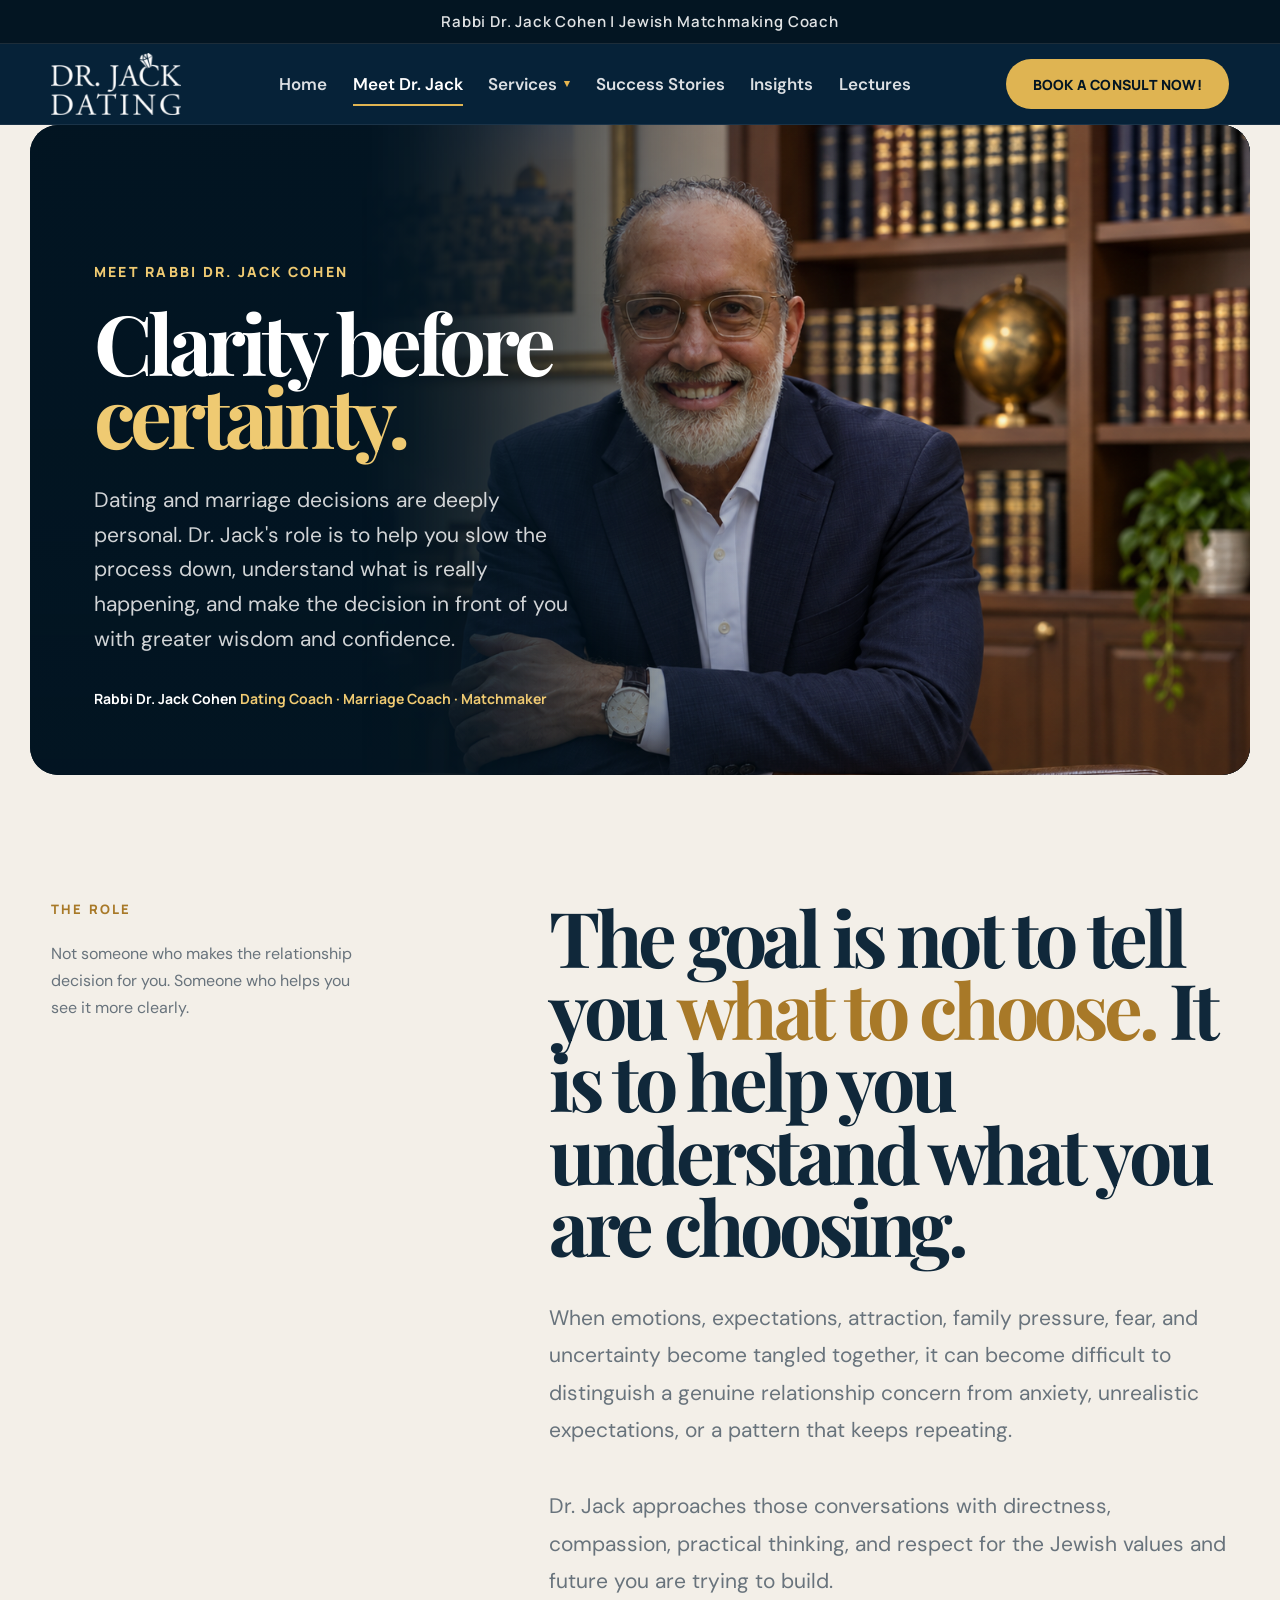
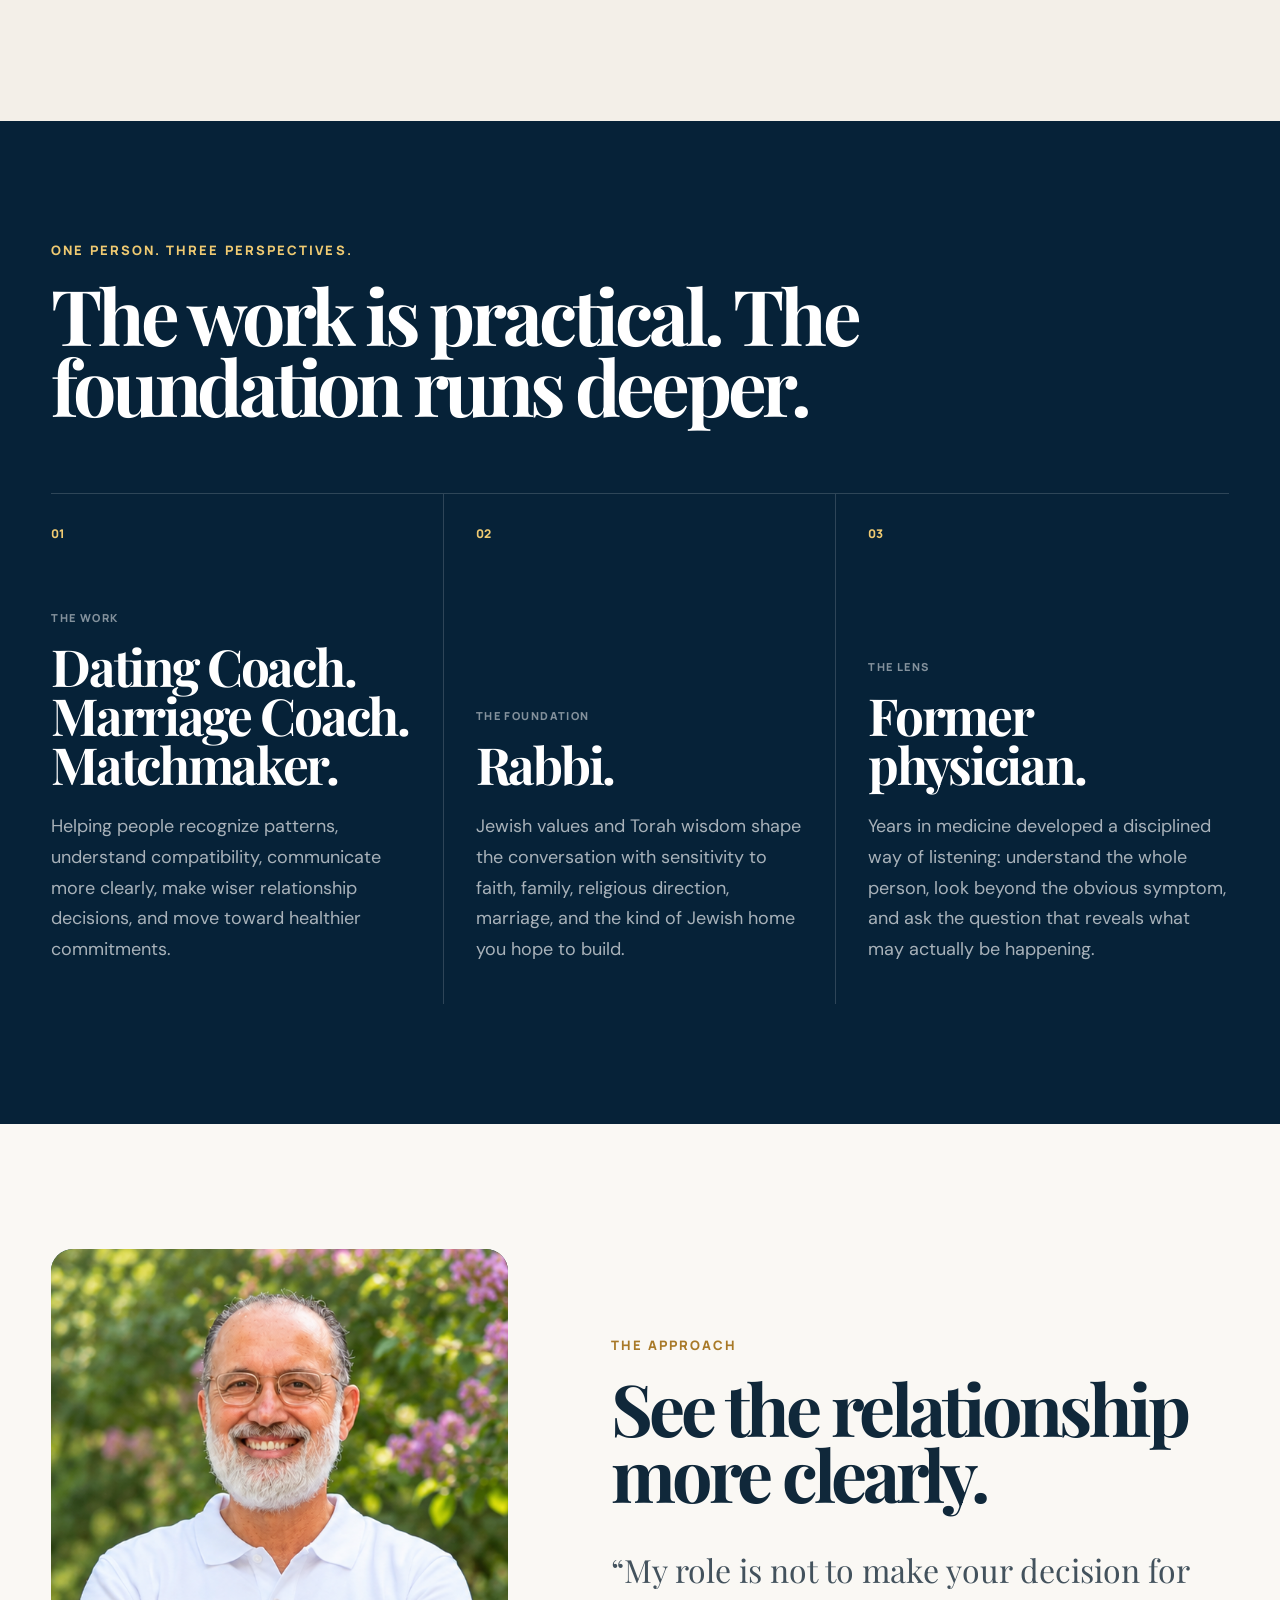
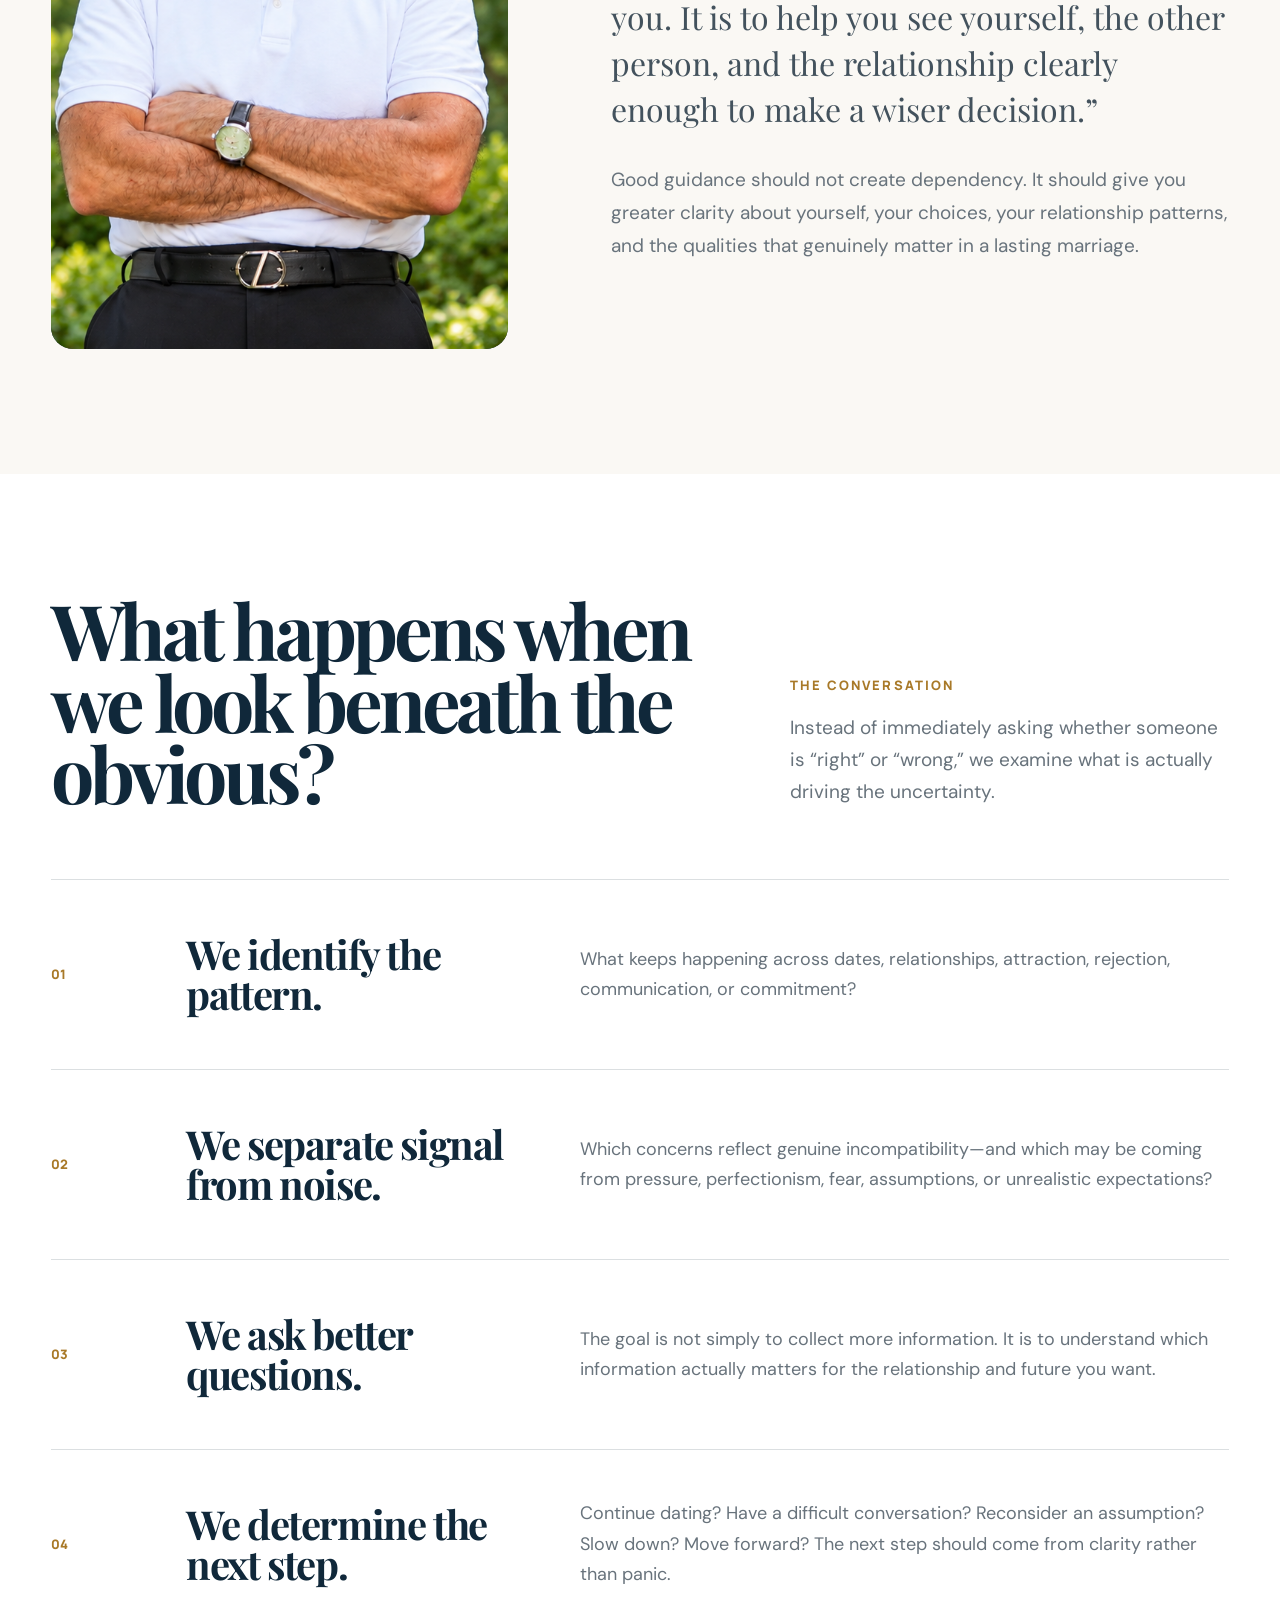
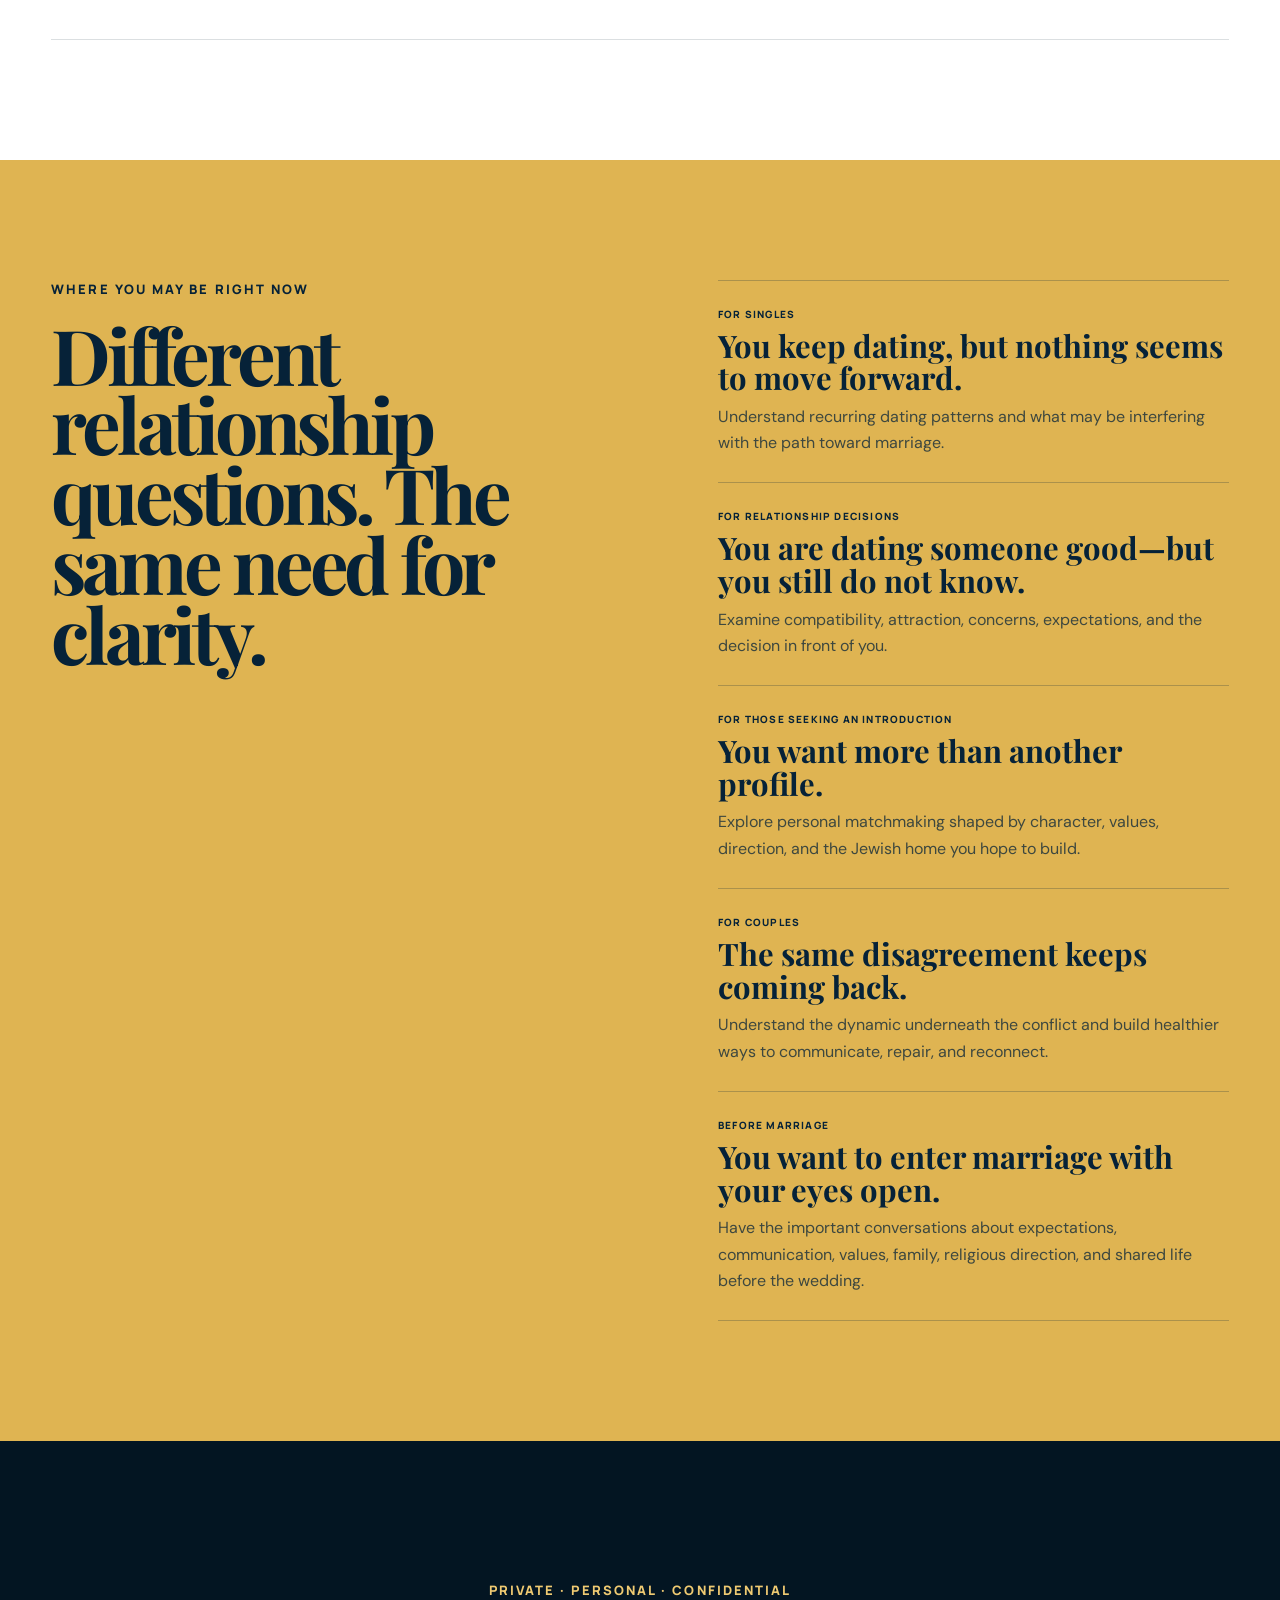
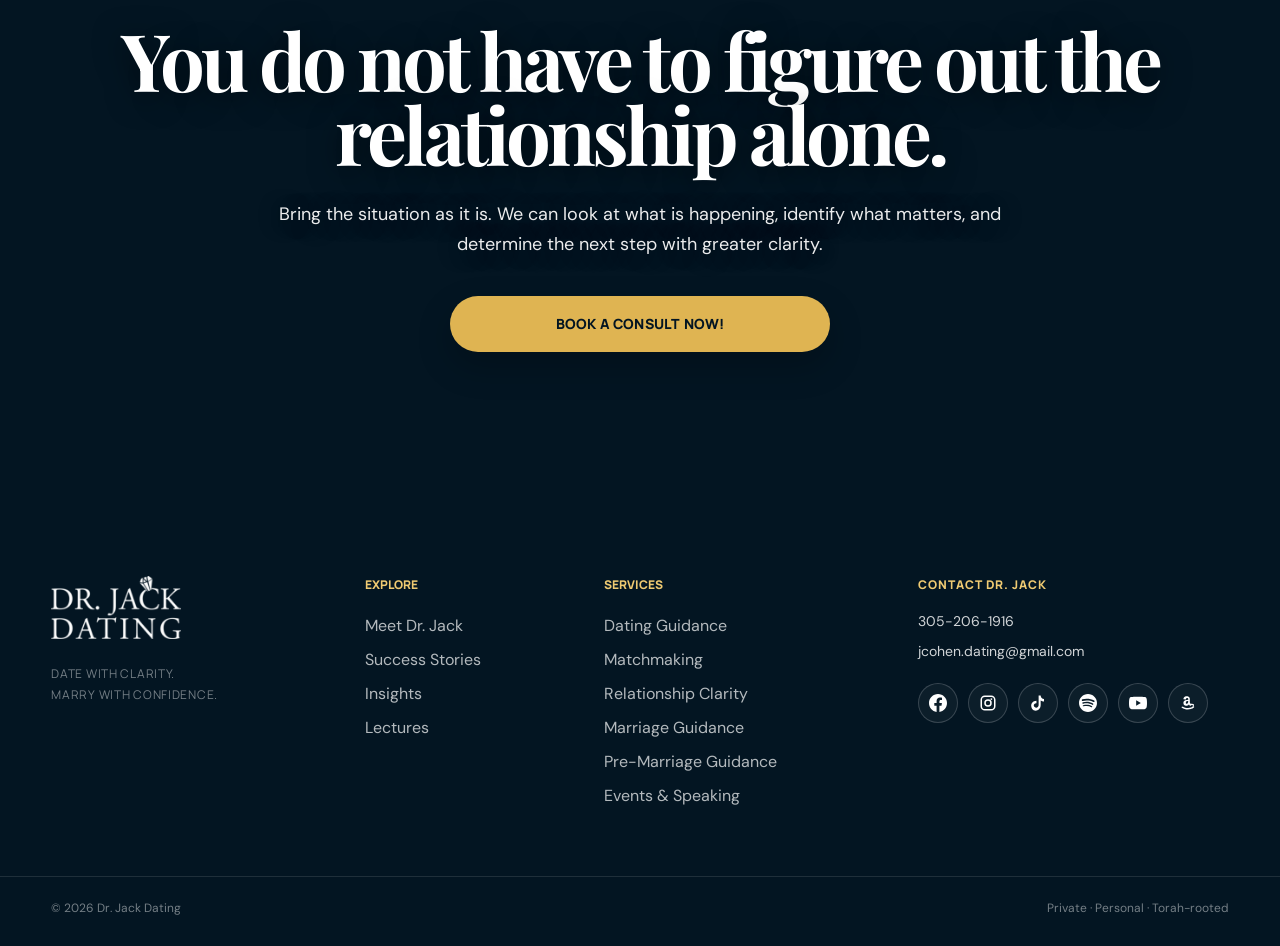
==== commit 814b9854: "Update Dr. Jack Dating website" ====
--- a/about.html
+++ b/about.html
@@ -1788,7 +1788,7 @@
 </nav>
 <!-- HEADER CTA -->
 <a class="header-cta" href="booking.html">
-                Book a Private Consultation</a>
+                Book a Consult Now!</a>
 <!-- MOBILE MENU BUTTON -->
 <button aria-expanded="false" aria-label="Open navigation" class="mobile-menu-button" id="mobileMenuButton" type="button">
 <span></span>
@@ -1825,7 +1825,7 @@
 <a href="lectures.html">
                 Lectures</a>
 <a class="mobile-consultation" href="booking.html">
-                Book a Private Consultation</a>
+                Book a Consult Now!</a>
 </nav>
 </header>
 <main>
@@ -2210,7 +2210,7 @@
                     determine the next step with greater clarity.
                 </p>
 <a class="button button-gold" href="booking.html">
-                    BOOK A PRIVATE CONSULTATION</a>
+                    Book a Consult Now!</a>
 </div>
 </section>
 </main>
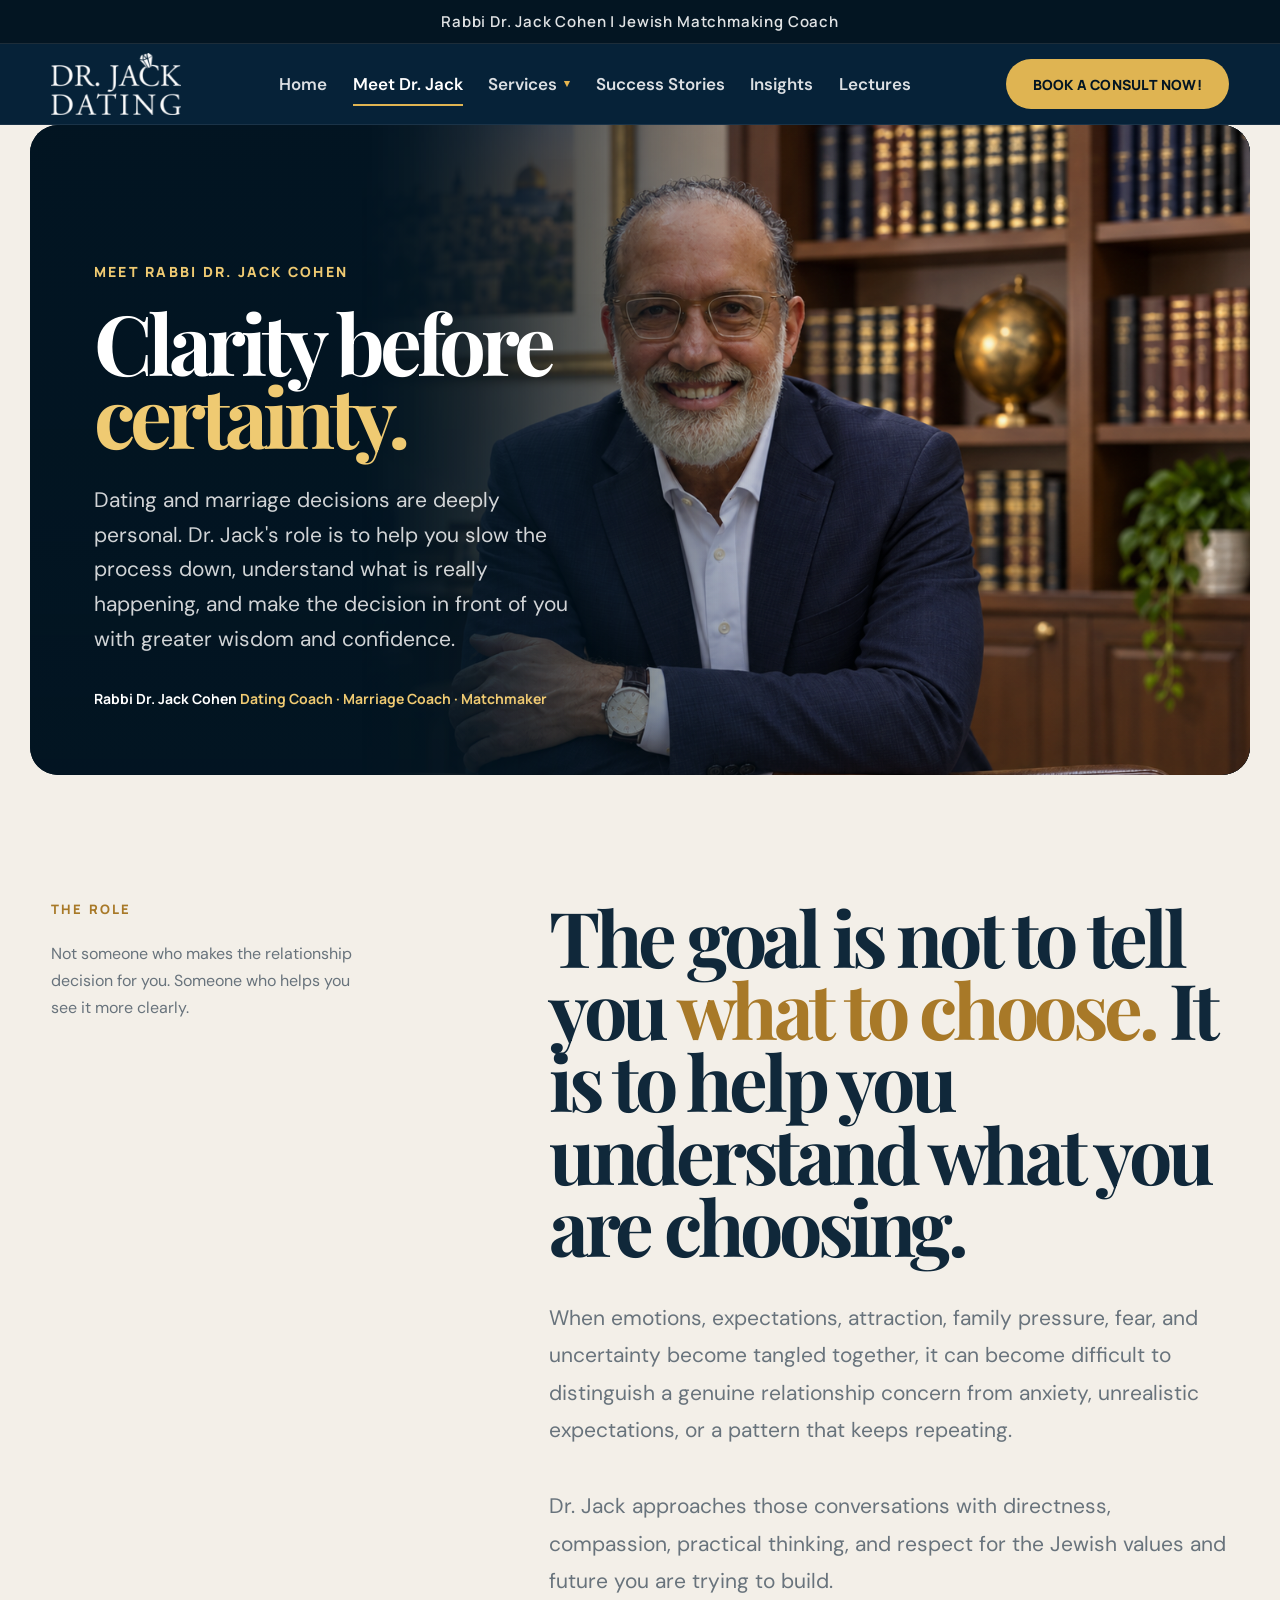
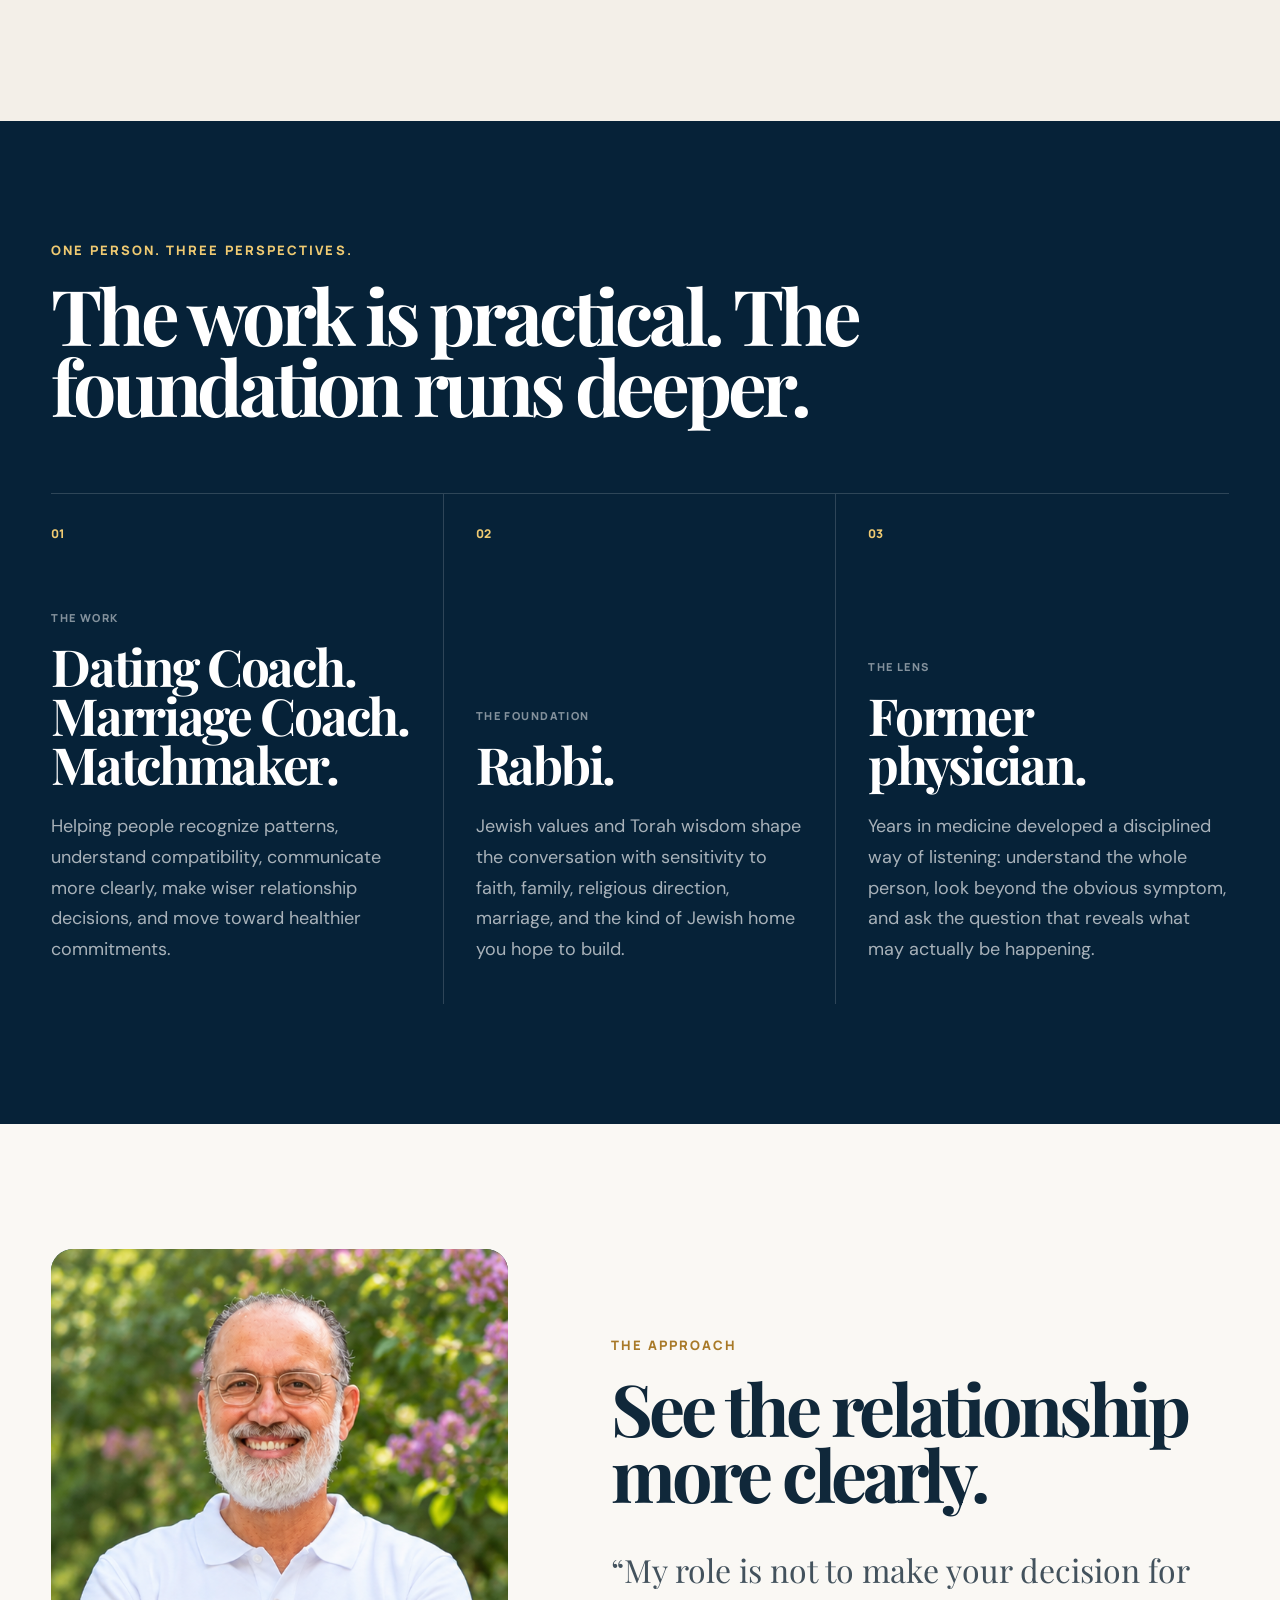
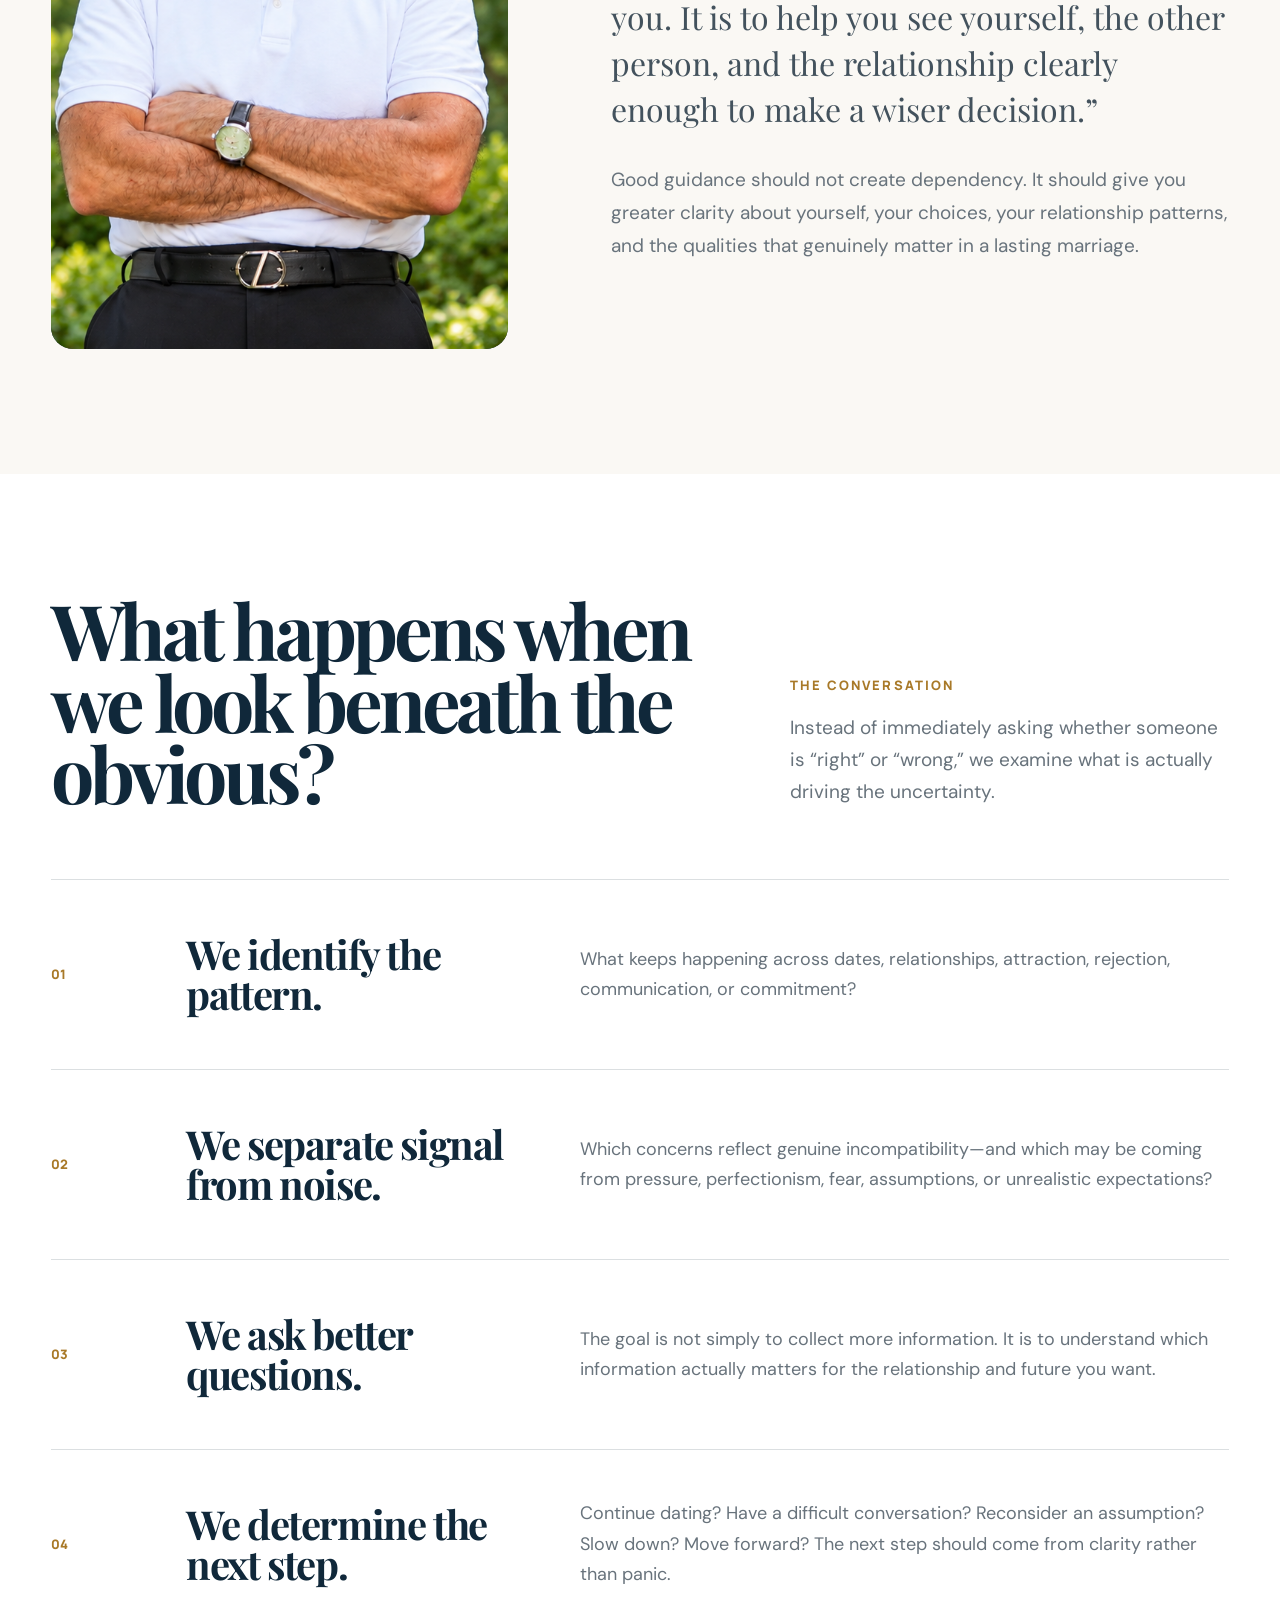
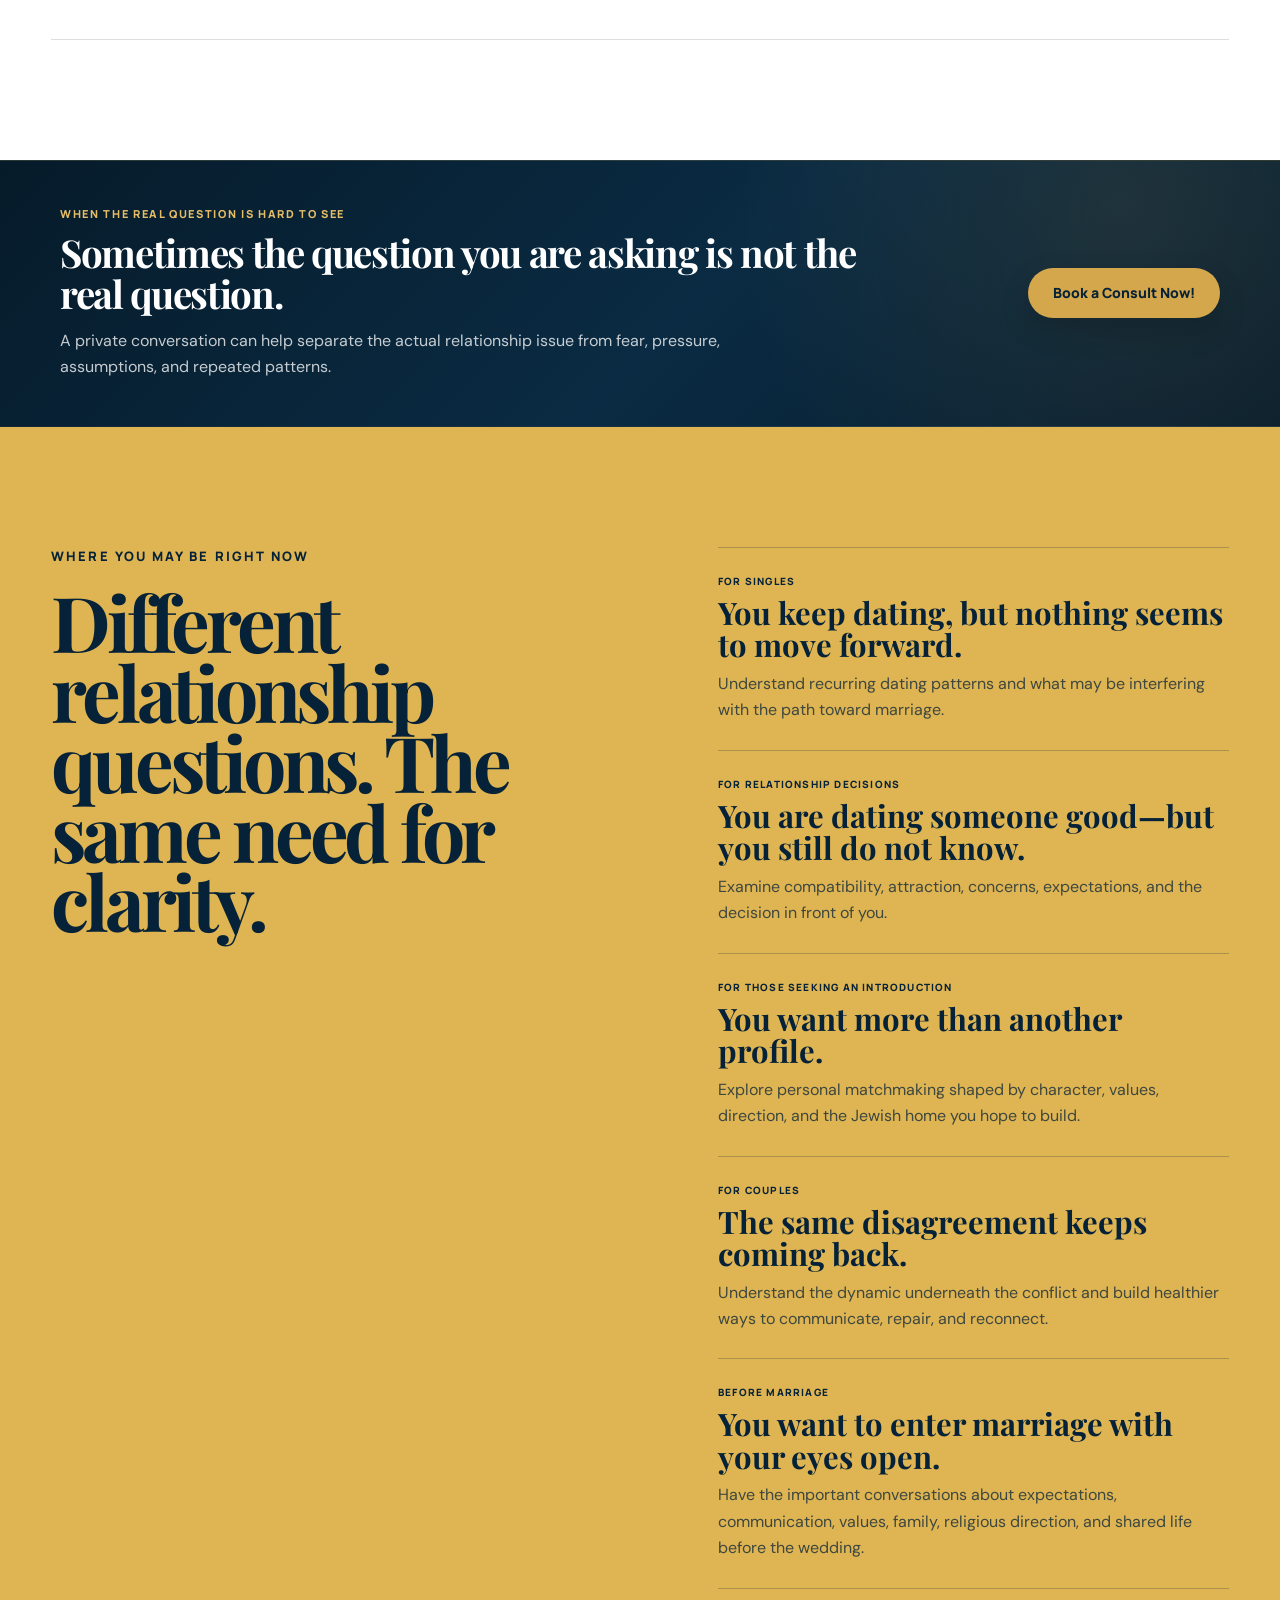
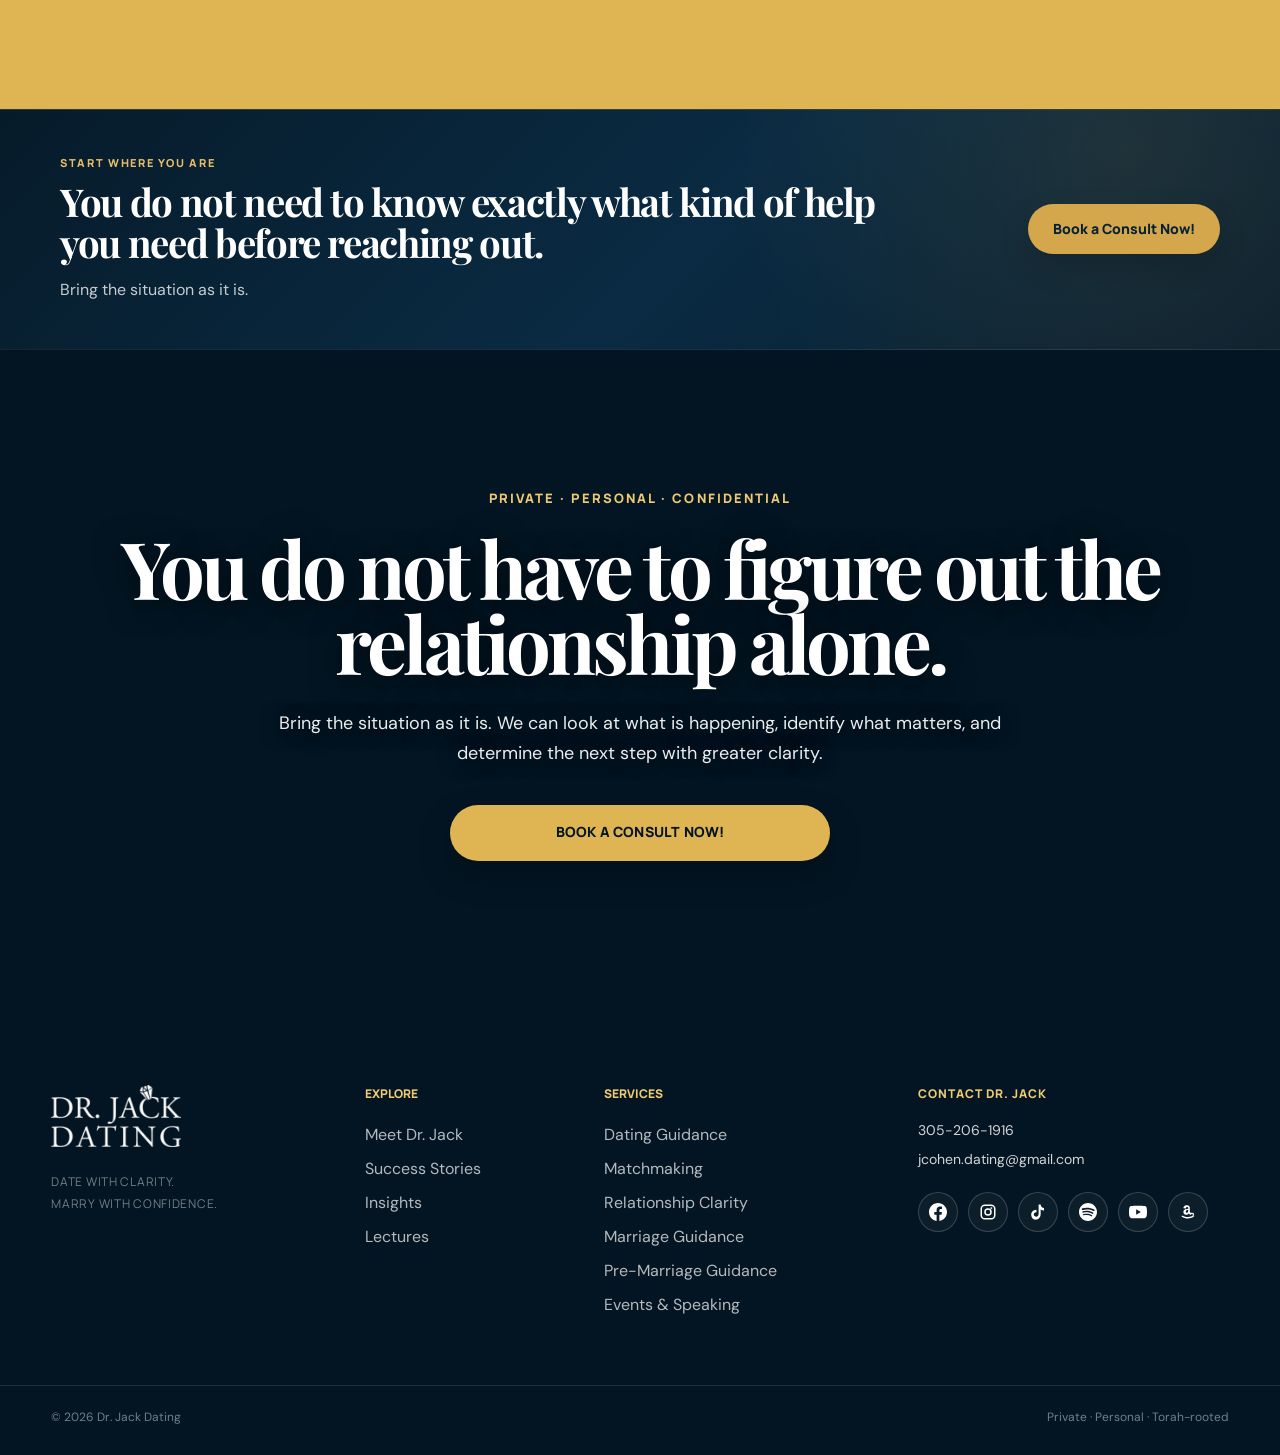
==== commit c05c999d: "Add consultation CTAs across website" ====
--- a/about.html
+++ b/about.html
@@ -1725,6 +1725,328 @@
 }
 </style>
 
+
+
+<style id="mobile-navigation-repair-20260907">
+@media (min-width: 901px) {
+    .mobile-menu-button,
+    .mobile-navigation {
+        display: none !important;
+    }
+}
+
+@media (max-width: 900px) {
+    .site-header {
+        position: relative !important;
+        z-index: 9999 !important;
+        overflow: visible !important;
+    }
+
+    .site-header .header-inner {
+        position: relative !important;
+        z-index: 10001 !important;
+    }
+
+    .site-header .desktop-nav,
+    .site-header .header-cta {
+        display: none !important;
+    }
+
+    .mobile-menu-button {
+        position: relative !important;
+        z-index: 10005 !important;
+        display: inline-flex !important;
+        flex-direction: column !important;
+        align-items: center !important;
+        justify-content: center !important;
+        gap: 8px !important;
+        width: 54px !important;
+        height: 54px !important;
+        margin-left: auto !important;
+        padding: 0 !important;
+        border: 0 !important;
+        background: transparent !important;
+        cursor: pointer !important;
+        pointer-events: auto !important;
+        touch-action: manipulation !important;
+        -webkit-tap-highlight-color: transparent !important;
+    }
+
+    .mobile-menu-button span {
+        display: block !important;
+        width: 30px !important;
+        height: 3px !important;
+        margin: 0 !important;
+        border-radius: 999px !important;
+        background: #fff !important;
+        opacity: 1 !important;
+        transform-origin: center !important;
+        transition: transform .22s ease, opacity .22s ease !important;
+    }
+
+    .mobile-menu-button[aria-expanded="true"] span:first-child {
+        transform: translateY(5.5px) rotate(45deg) !important;
+    }
+
+    .mobile-menu-button[aria-expanded="true"] span:last-child {
+        transform: translateY(-5.5px) rotate(-45deg) !important;
+    }
+
+    .mobile-navigation {
+        position: absolute !important;
+        top: 100% !important;
+        left: 0 !important;
+        right: 0 !important;
+        z-index: 10000 !important;
+        display: none !important;
+        flex-direction: column !important;
+        align-items: stretch !important;
+        max-height: calc(100dvh - 110px) !important;
+        overflow-y: auto !important;
+        overscroll-behavior: contain !important;
+        padding: 14px 20px 24px !important;
+        border-top: 1px solid rgba(255,255,255,.09) !important;
+        background: rgba(3,21,34,.985) !important;
+        box-shadow: 0 22px 44px rgba(0,0,0,.28) !important;
+        pointer-events: auto !important;
+    }
+
+    .mobile-navigation.open {
+        display: flex !important;
+    }
+
+    .mobile-navigation > a,
+    .mobile-services-button {
+        width: 100% !important;
+        min-height: 50px !important;
+        display: flex !important;
+        align-items: center !important;
+        justify-content: space-between !important;
+        margin: 0 !important;
+        padding: 13px 4px !important;
+        border: 0 !important;
+        border-bottom: 1px solid rgba(255,255,255,.08) !important;
+        background: transparent !important;
+        color: #fff !important;
+        font: 600 15px/1.35 "DM Sans", Arial, sans-serif !important;
+        text-align: left !important;
+        text-decoration: none !important;
+        cursor: pointer !important;
+        pointer-events: auto !important;
+    }
+
+    .mobile-services-button .services-dropdown-arrow {
+        margin-left: 12px !important;
+        color: #e7b241 !important;
+        font-size: 14px !important;
+        transition: transform .2s ease !important;
+    }
+
+    .mobile-services-button[aria-expanded="true"] .services-dropdown-arrow {
+        transform: rotate(180deg) !important;
+    }
+
+    .mobile-services-menu {
+        display: none !important;
+        padding: 6px 0 8px 14px !important;
+        background: rgba(255,255,255,.025) !important;
+    }
+
+    .mobile-services-menu.open {
+        display: flex !important;
+        flex-direction: column !important;
+    }
+
+    .mobile-services-menu a {
+        display: block !important;
+        padding: 11px 8px !important;
+        color: rgba(255,255,255,.88) !important;
+        font: 500 14px/1.35 "DM Sans", Arial, sans-serif !important;
+        text-decoration: none !important;
+    }
+
+    .mobile-navigation .mobile-consultation {
+        justify-content: center !important;
+        min-height: 48px !important;
+        margin-top: 16px !important;
+        padding: 13px 18px !important;
+        border: 0 !important;
+        border-radius: 999px !important;
+        background: #e7b241 !important;
+        color: #061b2b !important;
+        font-weight: 800 !important;
+        text-align: center !important;
+    }
+}
+</style>
+
+
+<style id="mobile-hero-visibility-repair-20260907">
+
+.mobile-hero-media { display: none; }
+
+@media (max-width: 640px) {
+    .mobile-hero-media {
+        display: block !important;
+        position: relative !important;
+        z-index: 1 !important;
+        width: 100% !important;
+        height: auto !important;
+        max-width: none !important;
+        margin: 0 !important;
+        padding: 0 !important;
+        object-fit: contain !important;
+        object-position: center center !important;
+        border: 0 !important;
+        border-radius: 0 !important;
+        background: #031522 !important;
+    }
+}
+
+
+@media (max-width: 640px) {
+    .about-page-hero {
+        min-height: 0 !important;
+        height: auto !important;
+        overflow: hidden !important;
+    }
+    .about-page-hero::before { display: none !important; }
+    .about-page-hero-inner {
+        min-height: 0 !important;
+        height: auto !important;
+        display: flex !important;
+        flex-direction: column !important;
+    }
+    .about-page-hero-image {
+        position: relative !important;
+        inset: auto !important;
+        order: 0 !important;
+        width: 100% !important;
+        min-height: 0 !important;
+        height: auto !important;
+        overflow: hidden !important;
+        background: #031522 !important;
+    }
+    .about-page-hero-image::after { display: none !important; }
+    .about-page-hero-image img {
+        position: relative !important;
+        inset: auto !important;
+        display: block !important;
+        width: 100% !important;
+        height: auto !important;
+        object-fit: contain !important;
+        object-position: center center !important;
+        filter: brightness(.88) !important;
+    }
+    .about-page-hero-copy {
+        position: relative !important;
+        inset: auto !important;
+        order: 1 !important;
+        width: 100% !important;
+        max-width: none !important;
+        padding: 32px 24px 40px !important;
+        background: #031522 !important;
+    }
+}
+
+</style>
+
+
+<style id="mobile-services-arrow-normalization-20260907">
+/* =========================================================
+   MOBILE SERVICES DROPDOWN — CONSISTENT ON ALL ROOT PAGES
+   White "Services" label + yellow down-arrow, matching
+   the working Services subpages.
+   ========================================================= */
+
+@media (max-width: 900px) {
+    .mobile-services-button {
+        color: #ffffff !important;
+        transform: none !important;
+    }
+
+    .mobile-services-button::before,
+    .mobile-services-button::after {
+        content: none !important;
+        display: none !important;
+    }
+
+    .mobile-services-button .mobile-services-label {
+        display: inline-block !important;
+        color: #ffffff !important;
+        transform: none !important;
+    }
+
+    .mobile-services-button .services-dropdown-arrow {
+        display: inline-flex !important;
+        align-items: center !important;
+        justify-content: center !important;
+
+        margin-left: auto !important;
+
+        color: #e7b241 !important;
+
+        font-family: Arial, sans-serif !important;
+        font-size: 16px !important;
+        font-weight: 800 !important;
+        line-height: 1 !important;
+
+        transform: rotate(0deg) !important;
+        transform-origin: center !important;
+        transition: transform .2s ease !important;
+    }
+
+    .mobile-services-button[aria-expanded="true"] .mobile-services-label {
+        color: #ffffff !important;
+        transform: none !important;
+    }
+
+    .mobile-services-button[aria-expanded="true"] .services-dropdown-arrow {
+        color: #e7b241 !important;
+        transform: rotate(180deg) !important;
+    }
+}
+</style>
+
+
+
+<style id="about-mobile-hero-gap-fix-20260907">
+/* ABOUT MOBILE ONLY — remove inherited 690/720px copy min-height
+   that created the large empty navy gap between image and copy. */
+@media (max-width: 640px) {
+    .about-page-hero-copy {
+        min-height: 0 !important;
+        height: auto !important;
+        display: block !important;
+        justify-content: flex-start !important;
+        margin: 0 !important;
+        padding: 28px 24px 40px !important;
+    }
+
+    .about-page-hero-image {
+        margin: 0 !important;
+        padding: 0 !important;
+    }
+
+    .about-page-hero-image img {
+        margin: 0 !important;
+    }
+}
+</style>
+
+
+<!-- DJ-ADDITIONAL-CTA-STYLES-20260907-START -->
+<style id="dj-additional-cta-styles-20260907">
+.dj-additional-cta{position:relative;isolation:isolate;overflow:hidden;width:100%;padding:46px 28px;border-top:1px solid rgba(213,167,76,.18);border-bottom:1px solid rgba(255,255,255,.055);background:radial-gradient(circle at 88% 18%,rgba(213,167,76,.11),transparent 34%),linear-gradient(135deg,#061b2a 0%,#0a2b43 54%,#071d2d 100%);color:#fff}
+.dj-additional-cta__inner{width:min(1160px,100%);margin:0 auto;display:grid;grid-template-columns:minmax(0,1fr) auto;align-items:center;gap:38px}
+.dj-additional-cta__copy{max-width:820px}.dj-additional-cta__eyebrow{margin:0 0 11px;color:#e6bd67;font-family:"Manrope","DM Sans",Arial,sans-serif;font-size:11px;font-weight:800;line-height:1.3;letter-spacing:.15em;text-transform:uppercase}
+.dj-additional-cta__title{margin:0;color:#fff;font-family:"Playfair Display",Georgia,serif;font-size:clamp(31px,3vw,46px);font-weight:700;line-height:1.07;letter-spacing:-.035em}.dj-additional-cta__description{max-width:760px;margin:14px 0 0;color:rgba(255,255,255,.77);font-family:"DM Sans",Arial,sans-serif;font-size:16px;font-weight:400;line-height:1.62}
+.dj-additional-cta__button{display:inline-flex;align-items:center;justify-content:center;min-width:190px;min-height:50px;padding:14px 25px;border:0;border-radius:999px;background:#d5a74c;color:#052136;font-family:"Manrope","DM Sans",Arial,sans-serif;font-size:14px;font-weight:900;line-height:1.15;text-align:center;text-decoration:none;box-shadow:0 12px 30px rgba(0,0,0,.16);transition:transform 180ms ease,background 180ms ease,box-shadow 180ms ease}
+.dj-additional-cta__button:hover,.dj-additional-cta__button:focus-visible{transform:translateY(-2px);background:#e4b85e;box-shadow:0 16px 34px rgba(0,0,0,.22)}
+.dj-additional-cta--library{grid-column:1/-1;margin:10px 0 18px;padding:38px 34px;border:1px solid rgba(213,167,76,.18);border-radius:16px}.dj-additional-cta--library .dj-additional-cta__inner{width:100%}
+@media(max-width:760px){.dj-additional-cta{padding:38px 22px}.dj-additional-cta__inner{grid-template-columns:1fr;gap:24px}.dj-additional-cta__title{font-size:clamp(30px,9vw,40px)}.dj-additional-cta__description{font-size:15px}.dj-additional-cta__button{width:100%;min-width:0}.dj-additional-cta--library{margin:8px 0 18px;padding:32px 22px;border-radius:14px}}
+</style>
+<!-- DJ-ADDITIONAL-CTA-STYLES-20260907-END -->
 </head>
 <body>
 <!-- ======================================================
@@ -1801,8 +2123,9 @@
                 Home</a>
 <a href="about.html">
                 Meet Dr. Jack</a>
-<button class="mobile-services-button" id="mobileServicesButton" type="button">
-<span>Services</span>
+<button class="mobile-services-button" id="mobileServicesButton" type="button" aria-expanded="false">
+<span class="mobile-services-label">Services</span>
+<span class="services-dropdown-arrow" aria-hidden="true">▾</span>
 </button>
 <div class="mobile-services-menu" id="mobileServicesMenu">
 <a href="services/dating.html">
@@ -2104,6 +2427,12 @@
 </div>
 </div>
 </section>
+<!-- DJ-ADDITIONAL-CTA-about-method-START -->
+<aside class="dj-additional-cta" data-dj-additional-cta="about-method" aria-label="Private consultation">
+<div class="dj-additional-cta__inner"><div class="dj-additional-cta__copy"><p class="dj-additional-cta__eyebrow">WHEN THE REAL QUESTION IS HARD TO SEE</p><h2 class="dj-additional-cta__title">Sometimes the question you are asking is not the real question.</h2><p class="dj-additional-cta__description">A private conversation can help separate the actual relationship issue from fear, pressure, assumptions, and repeated patterns.</p></div><a class="dj-additional-cta__button" href="booking.html">Book a Consult Now!</a></div>
+</aside>
+<!-- DJ-ADDITIONAL-CTA-about-method-END -->
+
 <!-- ==================================================
              WHO DR JACK HELPS
              ================================================== -->
@@ -2190,6 +2519,12 @@
 </div>
 </div>
 </section>
+<!-- DJ-ADDITIONAL-CTA-about-for-you-START -->
+<aside class="dj-additional-cta" data-dj-additional-cta="about-for-you" aria-label="Private consultation">
+<div class="dj-additional-cta__inner"><div class="dj-additional-cta__copy"><p class="dj-additional-cta__eyebrow">START WHERE YOU ARE</p><h2 class="dj-additional-cta__title">You do not need to know exactly what kind of help you need before reaching out.</h2><p class="dj-additional-cta__description">Bring the situation as it is.</p></div><a class="dj-additional-cta__button" href="booking.html">Book a Consult Now!</a></div>
+</aside>
+<!-- DJ-ADDITIONAL-CTA-about-for-you-END -->
+
 <!-- ==================================================
              FINAL CTA
              ================================================== -->
@@ -2391,5 +2726,68 @@
         });
 
     </script>
+
+
+<script id="mobile-navigation-repair-20260907">
+(function () {
+    function initRepair() {
+        var oldButton = document.getElementById("mobileMenuButton");
+        var oldNav = document.getElementById("mobileNavigation");
+        if (!oldButton || !oldNav) return;
+
+        var button = oldButton.cloneNode(true);
+        oldButton.parentNode.replaceChild(button, oldButton);
+
+        var nav = oldNav.cloneNode(true);
+        oldNav.parentNode.replaceChild(nav, oldNav);
+
+        var servicesButton = nav.querySelector("#mobileServicesButton");
+        var servicesMenu = nav.querySelector("#mobileServicesMenu");
+
+        function setMenu(open) {
+            nav.classList.toggle("open", open);
+            button.setAttribute("aria-expanded", open ? "true" : "false");
+            button.setAttribute("aria-label", open ? "Close navigation" : "Open navigation");
+            document.body.classList.toggle("menu-open", open);
+        }
+
+        button.addEventListener("click", function (event) {
+            event.preventDefault();
+            event.stopPropagation();
+            setMenu(!nav.classList.contains("open"));
+        });
+
+        if (servicesButton && servicesMenu) {
+            servicesButton.addEventListener("click", function (event) {
+                event.preventDefault();
+                event.stopPropagation();
+                var open = servicesMenu.classList.toggle("open");
+                servicesButton.setAttribute("aria-expanded", open ? "true" : "false");
+            });
+        }
+
+        nav.querySelectorAll("a").forEach(function (link) {
+            link.addEventListener("click", function () {
+                setMenu(false);
+            });
+        });
+
+        document.addEventListener("keydown", function (event) {
+            if (event.key === "Escape") setMenu(false);
+        });
+
+        window.addEventListener("resize", function () {
+            if (window.innerWidth > 900) setMenu(false);
+        });
+    }
+
+    if (document.readyState === "loading") {
+        document.addEventListener("DOMContentLoaded", initRepair);
+    } else {
+        initRepair();
+    }
+})();
+</script>
+
 </body>
 </html>
